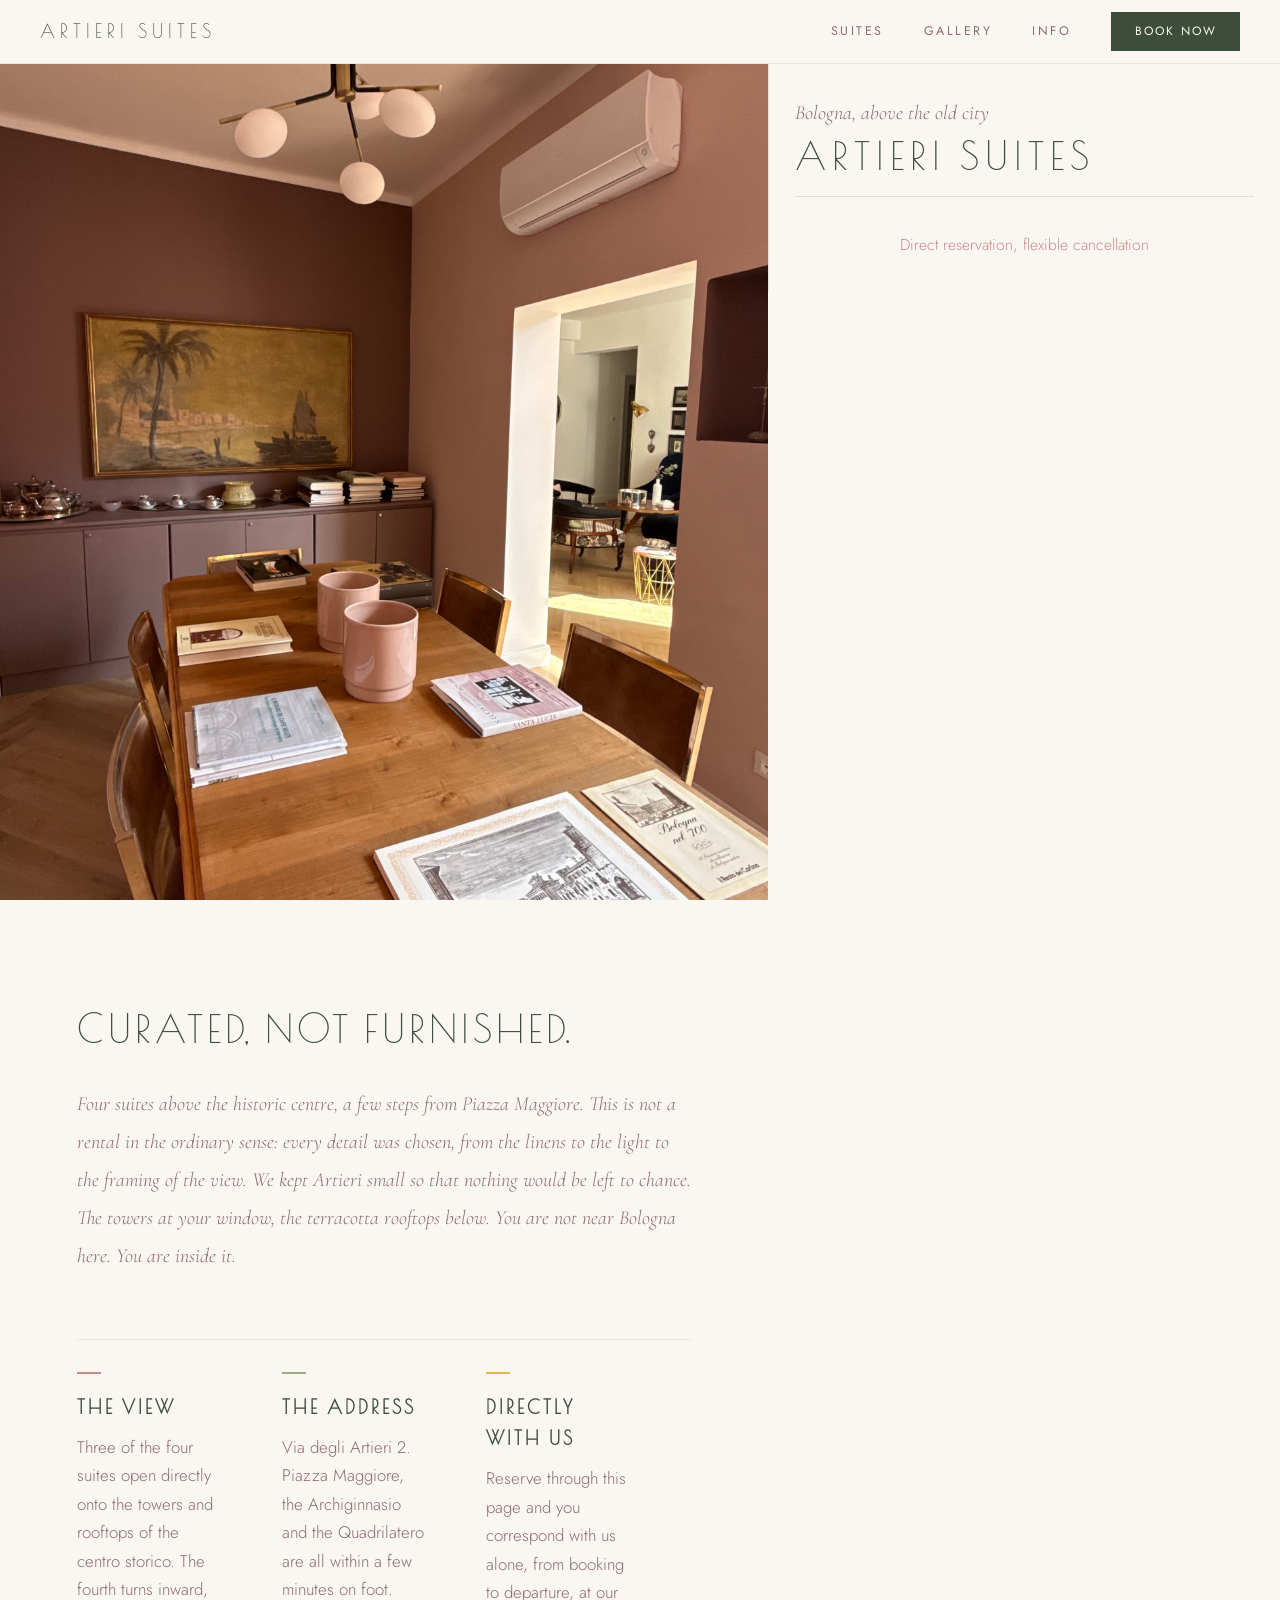
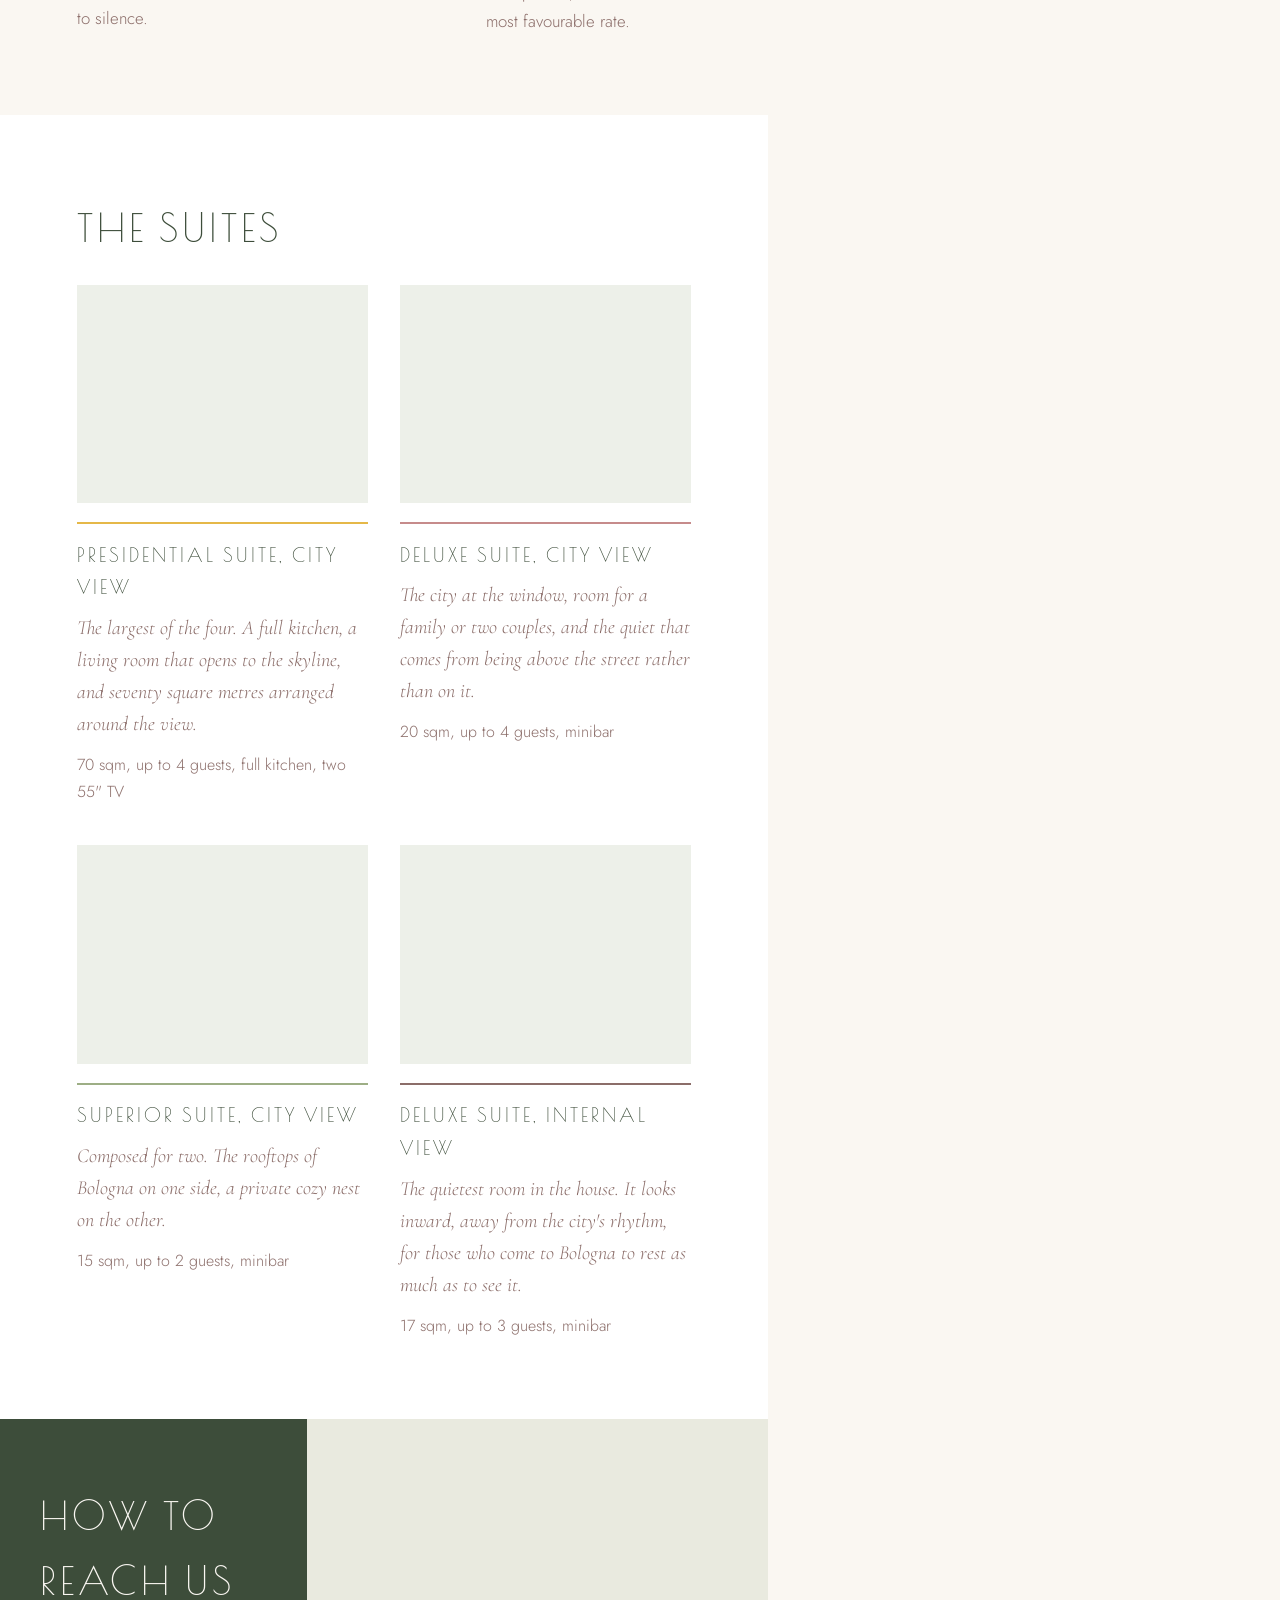
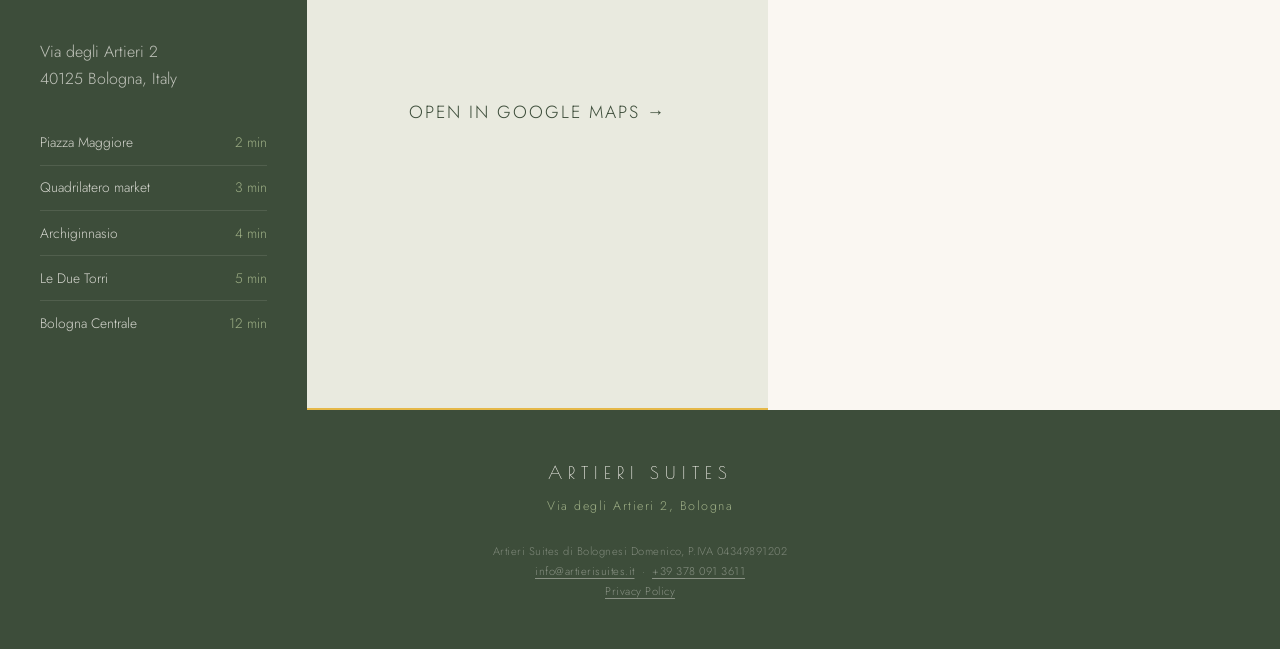
==== index.html @ 90dcf5c8 "versione con commenti index.html" ====
<!DOCTYPE html>
<!--
  ============================================================
  ARTIERI SUITES — HOME PAGE (index.html)
  ============================================================

  STRUTTURA DELLA PAGINA
  1. HEAD          meta tag, SEO, caratteri (font)
  2. STILI         CSS della pagina, diviso per sezione
  3. NAV           barra di navigazione in alto
  4. COLONNA SX    foto, testo introduttivo, suite, posizione
  5. COLONNA DX    pannello di prenotazione (widget SmartPMS)
  6. FOOTER        dati fiscali, contatti, privacy
  7. SCRIPT        caricamento foto, widget, stile del widget

  FILE COLLEGATI
  - style.css      stili comuni a tutte le pagine (nav, footer)
  - photos.js      carica le foto in automatico dai nomi dei file
  - privacy.html   informativa privacy
  - gallery.html   galleria fotografica
  - info.html      informazioni pratiche e FAQ

  FOTO (in assets/images/, estensione .jpg minuscola)
  - photo-01.jpg, photo-02.jpg ...   colonna sinistra e carosello mobile
  - gallery-01.jpg, gallery-02.jpg   pagina galleria
  - suite-presidential.jpg
  - suite-deluxe-city.jpg
  - suite-superior.jpg
  - suite-deluxe-internal.jpg
  ============================================================
-->
<html lang="en">
<head>
  <meta charset="UTF-8">
  <meta name="viewport" content="width=device-width, initial-scale=1.0">

  <!-- ===== SEO: titolo e descrizione mostrati su Google ===== -->
  <title>Artieri Suites — Bologna</title>
  <meta name="description" content="Four suites above the rooftops of Bologna, steps from Piazza Maggiore. Curated, not furnished. Reserve directly.">

  <!-- ===== Anteprima quando il link viene condiviso (WhatsApp, social) ===== -->
  <meta property="og:title" content="Artieri Suites — Bologna">
  <meta property="og:description" content="Four suites above the rooftops of Bologna, steps from Piazza Maggiore.">
  <meta property="og:image" content="assets/images/photo-01.jpg">

  <!-- ===== Fogli di stile e caratteri ===== -->
  <link rel="stylesheet" href="style.css">
  <link rel="preconnect" href="https://fonts.googleapis.com">
  <link rel="preconnect" href="https://fonts.gstatic.com" crossorigin>
  <!-- Jost serve anche al widget di prenotazione: se manca, il widget usa Montserrat -->
  <link href="https://fonts.googleapis.com/css2?family=Jost:wght@300;400;500;600&display=swap" rel="stylesheet">

  <style>
    /* ==========================================================
       IMPIANTO DELLA PAGINA
       Due colonne: a sinistra i contenuti che scorrono,
       a destra il pannello di prenotazione che resta fermo.
       Su schermi stretti le due colonne diventano una sola.
       ========================================================== */
    .split {
      display: grid;
      /* Colonna sinistra elastica, colonna destra tra 460px e 620px */
      grid-template-columns: minmax(0, 1fr) clamp(460px, 40vw, 620px);
      padding-top: 64px; /* spazio per la barra di navigazione fissa */
      align-items: start;
    }

    .stream { min-width: 0; }

    /* ==========================================================
       PANNELLO DI PRENOTAZIONE (colonna destra)
       position: sticky lo tiene visibile mentre la pagina scorre
       ========================================================== */
    .booking-panel {
      position: sticky;
      top: 64px;
      display: flex;
      flex-direction: column;
      padding: 2rem 1.6rem 2rem;
      background: var(--cream);
      border-left: 1px solid rgba(139, 109, 105, 0.15);
    }

    .panel-head { margin-bottom: 1.4rem; }

    /* Sopratitolo in corsivo: "Bologna, above the old city" */
    .panel-place {
      font-family: 'Cormorant Garamond', serif;
      font-style: italic;
      font-size: 1.25rem;
      color: var(--mauve);
      margin-bottom: 0.3rem;
    }

    /* Titolo principale della pagina (tag h1) */
    .panel-title {
      font-family: 'Poiret One', cursive;
      font-weight: 400;
      font-size: clamp(2.2rem, 3vw, 3rem);
      letter-spacing: 6px;
      text-transform: uppercase;
      color: var(--forest);
      line-height: 1.1;
    }

    .panel-rule {
      height: 1px;
      background: rgba(139, 109, 105, 0.2);
      margin: 1.2rem 0 0;
    }

    /* Contenitore del widget SmartPMS.
       NOTA: il widget è un componente isolato (Shadow DOM),
       quindi il suo interno NON si modifica da qui:
       vedi lo script in fondo alla pagina. */
    .be-widget-wrap {
      width: 100%;
      overflow: visible;
    }

    .be-widget-wrap be-widget {
      display: block;
      width: 100%;
      margin: 0;
    }

    .booking-note {
      margin-top: 0.8rem;
      font-size: 0.98rem;
      color: var(--terracotta);
      text-align: center;
    }

    /* ==========================================================
       COLONNA FOTO
       Le immagini sono inserite da photos.js, non scritte a mano.
       Compaiono in dissolvenza quando finiscono di caricarsi.
       ========================================================== */
    .photo-stream {
      display: flex;
      flex-direction: column;
      gap: 6px;
      background: var(--cream);
    }

    .photo-stream img {
      width: 100%;
      height: auto;
      max-height: calc(100vh - 64px);
      object-fit: cover;
      opacity: 0;
      transition: opacity 0.8s ease;
    }

    .photo-stream img.is-loaded { opacity: 1; }

    /* Riquadro verde chiaro quando non ci sono ancora foto caricate */
    .photo-stream.is-empty {
      min-height: calc(100vh - 64px);
      background: rgba(157, 174, 133, 0.18);
    }

    /* ==========================================================
       TESTO INTRODUTTIVO E TRE PILASTRI
       ========================================================== */
    .intro {
      padding: 6rem clamp(1.5rem, 6vw, 5rem) 5rem;
    }

    .intro-inner { max-width: 620px; }

    /* Titolo di sezione, usato anche in "The Suites" e "How to reach us" */
    .section-title {
      font-family: 'Poiret One', cursive;
      font-weight: 400;
      font-size: clamp(2rem, 3vw, 2.7rem);
      letter-spacing: 4px;
      text-transform: uppercase;
      color: var(--forest);
      margin-bottom: 1.5rem;
    }

    .intro-text {
      font-family: 'Cormorant Garamond', serif;
      font-style: italic;
      font-size: 1.25rem;
      color: var(--mauve);
      line-height: 1.9;
    }

    .pillars {
      display: grid;
      grid-template-columns: repeat(3, 1fr);
      margin-top: 4rem;
      border-top: 1px solid rgba(139, 109, 105, 0.15);
    }

    .pillar {
      padding: 2rem 1.8rem 0 0;
      margin-right: 1.8rem;
    }

    /* Trattino colorato sopra ogni pilastro (terracotta, salvia, senape) */
    .pillar-accent {
      display: block;
      width: 24px;
      height: 2px;
      margin-bottom: 1.1rem;
    }

    .pillar-title {
      font-family: 'Poiret One', cursive;
      font-size: 1.15rem;
      letter-spacing: 3px;
      text-transform: uppercase;
      color: var(--forest);
      margin-bottom: 0.6rem;
    }

    .pillar-text {
      font-size: 1.05rem;
      color: var(--mauve);
      line-height: 1.7;
    }

    /* ==========================================================
       SCHEDE DELLE SUITE
       Due colonne su desktop, una sola su telefono.
       ========================================================== */
    .suites {
      padding: 5rem clamp(1.5rem, 6vw, 5rem);
      background: #fff;
    }

    .suites-grid {
      display: grid;
      grid-template-columns: repeat(2, minmax(0, 1fr));
      gap: 2.5rem 2rem;
      margin-top: 1rem;
    }

    /* Riquadro della foto: resta visibile anche senza immagine */
    .suite-photo {
      aspect-ratio: 4 / 3;
      overflow: hidden;
      background: rgba(157, 174, 133, 0.18);
      margin-bottom: 1.2rem;
    }

    .suite-photo img {
      width: 100%;
      height: 100%;
      object-fit: cover;
    }

    .suite-name {
      font-family: 'Poiret One', cursive;
      font-weight: 400;
      font-size: 1.2rem;
      letter-spacing: 3px;
      text-transform: uppercase;
      color: var(--forest);
      padding-top: 0.9rem;
      border-top: 2px solid var(--mustard);
      margin-bottom: 0.5rem;
    }

    /* Ogni suite ha un colore di bordo diverso, in ordine di comparsa */
    .suite:nth-child(2) .suite-name { border-top-color: var(--terracotta); }
    .suite:nth-child(3) .suite-name { border-top-color: var(--sage); }
    .suite:nth-child(4) .suite-name { border-top-color: var(--mauve); }

    .suite-desc {
      font-family: 'Cormorant Garamond', serif;
      font-style: italic;
      font-size: 1.25rem;
      color: var(--mauve);
      line-height: 1.6;
      margin-bottom: 0.7rem;
    }

    .suite-meta {
      font-size: 1rem;
      color: var(--mauve);
      opacity: 0.98;
    }

    /* ==========================================================
       POSIZIONE
       A sinistra indirizzo e distanze, a destra il link alla mappa.
       NOTA: la mappa è un link e non una mappa incorporata,
       per non caricare cookie di Google senza consenso.
       ========================================================== */
    .location {
      display: grid;
      grid-template-columns: minmax(0, 2fr) minmax(0, 3fr);
      min-height: 440px;
    }

    .location-text {
      background: var(--forest);
      padding: 4rem 2.5rem;
    }

    .location-text .section-title { color: var(--cream); }

    .location-address {
      font-size: 1rem;
      color: rgba(250, 247, 242, 0.7);
      margin-bottom: 1.8rem;
    }

    .distance-list { list-style: none; }

    .distance-list li {
      display: flex;
      justify-content: space-between;
      padding: 0.65rem 0;
      border-bottom: 1px solid rgba(250, 247, 242, 0.1);
      font-size: 0.86rem;
      color: rgba(250, 247, 242, 0.8);
    }

    .distance-list li:last-child { border-bottom: none; }
    .distance-list span:last-child { color: var(--sage); }

    /* Riquadro cliccabile che apre Google Maps in una nuova scheda */
    .map-link {
      display: flex;
      align-items: center;
      justify-content: center;
      height: 100%;
      min-height: 440px;
      background: rgba(157, 174, 133, 0.18);
      color: var(--forest);
      font-size: 1.1rem;
      letter-spacing: 2px;
      text-transform: uppercase;
      text-decoration: none;
      border-bottom: 2px solid var(--mustard);
    }

    .map-link:hover { background: rgba(157, 174, 133, 0.3); }

    /* ==========================================================
       TABLET E TELEFONO (fino a 1023px)
       Le due colonne diventano una sola, in quest'ordine:
       foto, prenotazione, introduzione, suite, posizione.
       ========================================================== */
    @media (max-width: 1023px) {
      .split {
        display: flex;
        flex-direction: column;
        align-items: stretch;
      }

      .stream { display: contents; }

      .photo-stream   { order: 1; }
      .booking-panel  { order: 2; }
      .intro          { order: 3; }
      .suites         { order: 4; }
      .location       { order: 5; }

      /* Le foto diventano un carosello che scorre di lato */
      .photo-stream {
        flex-direction: row;
        overflow-x: auto;
        scroll-snap-type: x mandatory;
        -webkit-overflow-scrolling: touch;
        scrollbar-width: none;
      }

      .photo-stream::-webkit-scrollbar { display: none; }

      .photo-stream img {
        flex: 0 0 88%;
        width: 88%;
        height: 58vh;
        max-height: none;
        scroll-snap-align: start;
      }

      .photo-stream.is-empty { min-height: 58vh; }

      /* Il pannello smette di restare fermo e scorre con la pagina */
      .booking-panel {
        position: static;
        border-left: 0;
        padding: 2rem 1.25rem;
      }

      .pillars { grid-template-columns: 1fr; }
      .pillar { margin-right: 0; padding-right: 0; }

      .location { grid-template-columns: 1fr; }

      /* Riquadro mappa più basso, per non occupare mezzo schermo */
      .map-link { min-height: 180px; }
    }

    /* ===== Telefono stretto (fino a 640px) ===== */
    @media (max-width: 640px) {
      .suites-grid { grid-template-columns: 1fr; }
      .intro { padding: 4rem 1.25rem; }
      .suites { padding: 4rem 1.25rem; }
      .location-text { padding: 3rem 1.25rem; }
    }

    /* ===== Per chi ha disattivato le animazioni nel sistema ===== */
    @media (prefers-reduced-motion: reduce) {
      .photo-stream img { transition: none; }
    }
  </style>
</head>
<body>

  <!-- ==========================================================
       NAVIGAZIONE
       Il pulsante con le tre righe apre il menu su telefono.
       ========================================================== -->
  <nav class="nav">
    <a href="index.html" class="nav-brand">Artieri Suites</a>
    <button class="nav-toggle" aria-label="Menu" onclick="document.querySelector('.nav-links').classList.toggle('open')">
      <span></span><span></span><span></span>
    </button>
    <div class="nav-links">
      <a href="#suites">Suites</a>
      <a href="gallery.html">Gallery</a>
      <a href="info.html">Info</a>
      <a href="#book" class="nav-cta">Book Now</a>
    </div>
  </nav>

  <main class="split">

    <!-- ==========================================================
         COLONNA SINISTRA — contenuti che scorrono
         ========================================================== -->
    <div class="stream">

      <!-- FOTO
           Questo contenitore è vuoto di proposito: le immagini
           vengono inserite da photos.js, che cerca in assets/images
           i file photo-01.jpg, photo-02.jpg e così via, finché
           i numeri sono consecutivi. Per aggiungere una foto basta
           caricarla col numero successivo, senza toccare il codice. -->
      <div class="photo-stream" id="photoStream" aria-label="Photographs of Artieri Suites"></div>

      <!-- ==========================================================
           TESTO INTRODUTTIVO
           ----------------------------------------------------------
           COPY — da rileggere con attenzione.
           Tono: editoriale, sobrio. Nessuna autodichiarazione di lusso,
           nessun superlativo, nessun punto esclamativo.
           Il posizionamento è affidato a un'unica frase, detta una volta:
           "Curated, not furnished."
           ========================================================== -->
      <section class="intro">
        <div class="intro-inner">
          <h2 class="section-title">Curated, not furnished.</h2>
          <p class="intro-text">
            Four suites above the historic centre, a few steps from Piazza Maggiore.
            This is not a rental in the ordinary sense: every detail was chosen,
            from the linens to the light to the framing of the view.
            We kept Artieri small so that nothing would be left to chance.
            The towers at your window, the terracotta rooftops below.
            You are not near Bologna here. You are inside it.
          </p>
        </div>

        <!-- TRE PILASTRI
             COPY — tre argomenti di vendita, uno per colonna:
             la vista, la posizione, il vantaggio della prenotazione diretta. -->
        <div class="pillars">
          <div class="pillar">
            <span class="pillar-accent" style="background:var(--terracotta)"></span>
            <h3 class="pillar-title">The view</h3>
            <p class="pillar-text">Three of the four suites open directly onto the towers and rooftops of the centro storico. The fourth turns inward, to silence.</p>
          </div>
          <div class="pillar">
            <span class="pillar-accent" style="background:var(--sage)"></span>
            <h3 class="pillar-title">The address</h3>
            <p class="pillar-text">Via degli Artieri 2. Piazza Maggiore, the Archiginnasio and the Quadrilatero are all within a few minutes on foot.</p>
          </div>
          <div class="pillar">
            <span class="pillar-accent" style="background:var(--mustard)"></span>
            <h3 class="pillar-title">Directly with us</h3>
            <p class="pillar-text">Reserve through this page and you correspond with us alone, from booking to departure, at our most favourable rate.</p>
          </div>
        </div>
      </section>

      <!-- ==========================================================
           LE SUITE
           ----------------------------------------------------------
           COPY e DATI — da verificare prima della pubblicazione.
           Ogni scheda ha una descrizione in corsivo (tono narrativo)
           e una riga di dati concreti (metratura, ospiti, dotazioni).
           I dati devono coincidere con quelli pubblicati sul
           booking engine SmartPMS e nella pagina info.html.
           ========================================================== -->
      <section class="suites" id="suites">
        <h2 class="section-title">The Suites</h2>
        <div class="suites-grid">

          <article class="suite">
            <div class="suite-photo"><img src="assets/images/suite-presidential.jpg" alt="Presidential Suite, City View" loading="lazy" onerror="this.remove()"></div>
            <h3 class="suite-name">Presidential Suite, City View</h3>
            <p class="suite-desc">The largest of the four. A full kitchen, a living room that opens to the skyline, and seventy square metres arranged around the view.</p>
            <p class="suite-meta">70 sqm, up to 4 guests, full kitchen, two 55" TV</p>
          </article>

          <article class="suite">
            <div class="suite-photo"><img src="assets/images/suite-deluxe-city.jpg" alt="Deluxe Suite, City View" loading="lazy" onerror="this.remove()"></div>
            <h3 class="suite-name">Deluxe Suite, City View</h3>
            <p class="suite-desc">The city at the window, room for a family or two couples, and the quiet that comes from being above the street rather than on it.</p>
            <p class="suite-meta">20 sqm, up to 4 guests, minibar</p>
          </article>

          <article class="suite">
            <div class="suite-photo"><img src="assets/images/suite-superior.jpg" alt="Superior Suite, City View" loading="lazy" onerror="this.remove()"></div>
            <h3 class="suite-name">Superior Suite, City View</h3>
            <p class="suite-desc">Composed for two. The rooftops of Bologna on one side, a private cozy nest on the other.</p>
            <p class="suite-meta">15 sqm, up to 2 guests, minibar</p>
          </article>

          <article class="suite">
            <div class="suite-photo"><img src="assets/images/suite-deluxe-internal.jpg" alt="Deluxe Suite, Internal View" loading="lazy" onerror="this.remove()"></div>
            <h3 class="suite-name">Deluxe Suite, Internal View</h3>
            <p class="suite-desc">The quietest room in the house. It looks inward, away from the city's rhythm, for those who come to Bologna to rest as much as to see it.</p>
            <p class="suite-meta">17 sqm, up to 3 guests, minibar</p>
          </article>

        </div>
      </section>

      <!-- ==========================================================
           POSIZIONE
           I tempi indicati sono a piedi. Vanno verificati.
           La mappa è un link e non una mappa incorporata:
           così il sito non installa cookie di Google.
           ========================================================== -->
      <section class="location" id="location">
        <div class="location-text">
          <h2 class="section-title">How to reach us</h2>
          <p class="location-address">Via degli Artieri 2<br>40125 Bologna, Italy</p>
          <ul class="distance-list">
            <li><span>Piazza Maggiore</span><span>2 min</span></li>
            <li><span>Quadrilatero market</span><span>3 min</span></li>
            <li><span>Archiginnasio</span><span>4 min</span></li>
            <li><span>Le Due Torri</span><span>5 min</span></li>
            <li><span>Bologna Centrale</span><span>12 min</span></li>
          </ul>
        </div>
        <div class="location-map">
          <a class="map-link"
             href="https://www.google.com/maps/search/?api=1&query=Via+degli+Artieri+2+Bologna"
             target="_blank" rel="noopener">
            Open in Google Maps →
          </a>
        </div>
      </section>

    </div>

    <!-- ==========================================================
         COLONNA DESTRA — prenotazione
         ----------------------------------------------------------
         Il widget è fornito da SmartPMS e ciaobooking.
         I tre valori host, property-id e booking-network-id
         vengono dal pannello SmartPMS: non modificarli a mano.
         Carattere, raggio dei bordi e lingua si impostano
         nel pannello SmartPMS, non qui.
         ========================================================== -->
    <aside class="booking-panel" id="book">
      <div class="panel-head">
        <!-- COPY — sopratitolo e titolo del sito -->
        <p class="panel-place">Bologna, above the old city</p>
        <h1 class="panel-title">Artieri Suites</h1>
        <div class="panel-rule"></div>
      </div>

      <div class="be-widget-wrap">
        <be-widget
          host="https://artierisuitespiazzamaggiore.bookpage.io"
          property-id="149030"
          booking-network-id="1852"
          default-adults="2"
          default-children="0"
          primary-color="#3D4D3A"
          background-color="#FAF7F2"
          border-color="#8B6D69"
          button-text-color="#FAF7F2">
        </be-widget>
      </div>

      <!-- COPY — promessa sotto il pulsante.
           Verificare che corrisponda alle condizioni reali
           pubblicate sul booking engine. -->
      <p class="booking-note">Direct reservation, flexible cancellation</p>
    </aside>

  </main>

  <!-- ==========================================================
       FOOTER
       Dati fiscali obbligatori, contatti, privacy.
       ========================================================== -->
  <footer class="footer">
    <p class="footer-brand">Artieri Suites</p>
    <p class="footer-location">Via degli Artieri 2, Bologna</p>
    <p class="footer-legal">
      Artieri Suites di Bolognesi Domenico, P.IVA 04349891202<br>
      <a href="mailto:info@artierisuites.it">info@artierisuites.it</a>
      &nbsp;&middot;&nbsp;
      <a href="tel:+393780913611">+39 378 091 3611</a>
    </p>
    <p class="footer-legal"><a href="privacy.html">Privacy Policy</a></p>
  </footer>

  <!-- ==========================================================
       SCRIPT
       ========================================================== -->

  <!-- Caricamento automatico delle foto -->
  <script src="photos.js"></script>

  <!-- Widget di prenotazione (SmartPMS / ciaobooking) -->
  <script src="https://cdn.ciaobooking.com/widget/js/app.js"></script>

  <script>
    /* ----------------------------------------------------------
       STILE DEL WIDGET DI PRENOTAZIONE

       Il widget è costruito con lo Shadow DOM: un involucro che
       isola i suoi stili da quelli della pagina. Per questo il CSS
       scritto più sopra non lo raggiunge, e lo stile va inserito
       al suo interno da qui.

       Il CSS è il testo fra i due apici inclinati (backtick).
       Per modificarlo basta cambiare i valori dopo i due punti;
       il resto del blocco è la logica che lo inserisce.
       ---------------------------------------------------------- */
    (function () {
      var css = `
        /* Carattere del sito su tutto il widget */
        * {
          font-family: 'Jost', sans-serif !important;
        }

        /* Pulsante "Controlla Disponibilità":
           testo più piccolo e mandato a capo, per non uscire dal bordo */
        .submit-btn {
          font-size: 0.85rem !important;
          letter-spacing: 0.04em !important;
          line-height: 1.3 !important;
          white-space: normal !important;
          padding-left: 0.5rem !important;
          padding-right: 0.5rem !important;
        }
      `;

      /* Il widget si carica dopo la pagina: lo cerchiamo ogni decimo
         di secondo e, appena è pronto, gli applichiamo lo stile. */
      var tries = 0;
      var timer = setInterval(function () {
        tries++;
        var host = document.querySelector('be-widget');
        var root = host && host.shadowRoot;
        var btn = root && root.querySelector('.submit-btn');

        if (btn) {
          var style = document.createElement('style');
          style.textContent = css;
          root.appendChild(style);
          clearInterval(timer);
        }

        /* Dopo circa 10 secondi smettiamo di cercare */
        if (tries > 100) clearInterval(timer);
      }, 100);
    })();
  </script>

  <script>
    /* Avvia il caricamento delle foto della colonna sinistra */
    loadPhotos(document.getElementById('photoStream'), 'photo-', { alt: 'Artieri Suites, Bologna' });

    /* Chiude il menu dopo che si è toccata una voce, su telefono */
    document.querySelectorAll('.nav-links a').forEach(function (a) {
      a.addEventListener('click', function () { document.querySelector('.nav-links').classList.remove('open'); });
    });
  </script>
</body>
</html>
---- style.css ----
@import url('https://fonts.googleapis.com/css2?family=Poiret+One&family=Cormorant+Garamond:ital,wght@1,400&family=Jost:wght@300;400&display=swap');

/* =====================
   VARIABLES
   ===================== */
:root {
  --cream:      #FAF7F2;
  --forest:     #3D4D3A;
  --mauve:      #8B6D69;
  --terracotta: #C68B8B;
  --sage:       #9DAE85;
  --mustard:    #E5B848;
}

/* =====================
   RESET
   ===================== */
*, *::before, *::after {
  box-sizing: border-box;
  margin: 0;
  padding: 0;
}

html { scroll-behavior: smooth; }

body {
  font-family: 'Jost', sans-serif;
  font-weight: 300;
  background: var(--cream);
  color: var(--forest);
  line-height: 1.7;
  -webkit-font-smoothing: antialiased;
}

img {
  display: block;
  max-width: 100%;
  height: auto;
}

a {
  color: inherit;
  text-decoration: none;
}

/* =====================
   NAV
   ===================== */
.nav {
  position: fixed;
  top: 0; left: 0; right: 0;
  z-index: 100;
  background: rgba(250, 247, 242, 0.94);
  backdrop-filter: blur(14px);
  -webkit-backdrop-filter: blur(14px);
  border-bottom: 1px solid rgba(139, 109, 105, 0.12);
  padding: 0 2.5rem;
  height: 64px;
  display: flex;
  align-items: center;
  justify-content: space-between;
}

.nav-brand {
  font-family: 'Poiret One', cursive;
  font-size: 1.15rem;
  letter-spacing: 5px;
  color: var(--forest);
  text-transform: uppercase;
}

.nav-links {
  display: flex;
  align-items: center;
  gap: 2.5rem;
}

.nav-links a {
  font-family: 'Jost', sans-serif;
  font-weight: 400;
  font-size: 0.78rem;
  letter-spacing: 2.5px;
  text-transform: uppercase;
  color: var(--mauve);
  transition: color 0.25s;
}

.nav-links a:hover { color: var(--forest); }

.nav-cta {
  background: var(--forest);
  color: var(--cream) !important;
  padding: 0.55rem 1.4rem;
  font-size: 0.75rem !important;
  letter-spacing: 2px !important;
  border: 1px solid var(--forest);
  transition: background 0.25s, color 0.25s !important;
}

.nav-cta:hover {
  background: transparent !important;
  color: var(--forest) !important;
}

/* =====================
   FOOTER
   ===================== */
.footer {
  background: var(--forest);
  padding: 3rem 2rem;
  text-align: center;
}

.footer-brand {
  font-family: 'Poiret One', cursive;
  font-size: 1.1rem;
  letter-spacing: 6px;
  color: var(--cream);
  text-transform: uppercase;
  margin-bottom: 0.5rem;
}

.footer-location {
  font-size: 0.78rem;
  color: var(--sage);
  letter-spacing: 1.5px;
  margin-bottom: 1.5rem;
}

.footer-legal {
  font-size: 0.7rem;
  color: rgba(250, 247, 242, 0.35);
  letter-spacing: 0.5px;
  line-height: 1.8;
}

.footer-legal a {
  color: rgba(250, 247, 242, 0.4);
  text-decoration: underline;
  text-underline-offset: 3px;
}

/* =====================
   UTILITIES
   ===================== */
.deco-line {
  display: flex;
  align-items: center;
  gap: 14px;
  max-width: 220px;
  margin: 0 auto;
}

.deco-line::before,
.deco-line::after {
  content: '';
  flex: 1;
  height: 1px;
  background: var(--mauve);
  opacity: 0.35;
}

.deco-line .diamond {
  width: 6px;
  height: 6px;
  background: var(--mauve);
  transform: rotate(45deg);
  opacity: 0.5;
  flex-shrink: 0;
}

/* Fade-up animation */
.reveal {
  opacity: 0;
  transform: translateY(20px);
  transition: opacity 0.7s ease, transform 0.7s ease;
}

.reveal.visible {
  opacity: 1;
  transform: translateY(0);
}

/* =====================
   MOBILE NAV
   ===================== */
.nav-toggle {
  display: none;
  flex-direction: column;
  gap: 5px;
  cursor: pointer;
  background: none;
  border: none;
  padding: 4px;
}

.nav-toggle span {
  display: block;
  width: 22px;
  height: 1px;
  background: var(--forest);
  transition: all 0.3s;
}

@media (max-width: 768px) {
  .nav { padding: 0 1.5rem; }
  .nav-toggle { display: flex; }

  .nav-links {
    display: none;
    position: fixed;
    top: 64px; left: 0; right: 0;
    background: var(--cream);
    flex-direction: column;
    gap: 0;
    border-bottom: 1px solid rgba(139,109,105,0.12);
  }

  .nav-links.open { display: flex; }

  .nav-links a {
    padding: 1.1rem 1.5rem;
    border-top: 1px solid rgba(139,109,105,0.08);
    width: 100%;
  }

  .nav-cta { margin: 0.8rem 1.5rem 1rem; width: calc(100% - 3rem); text-align: center; }
}
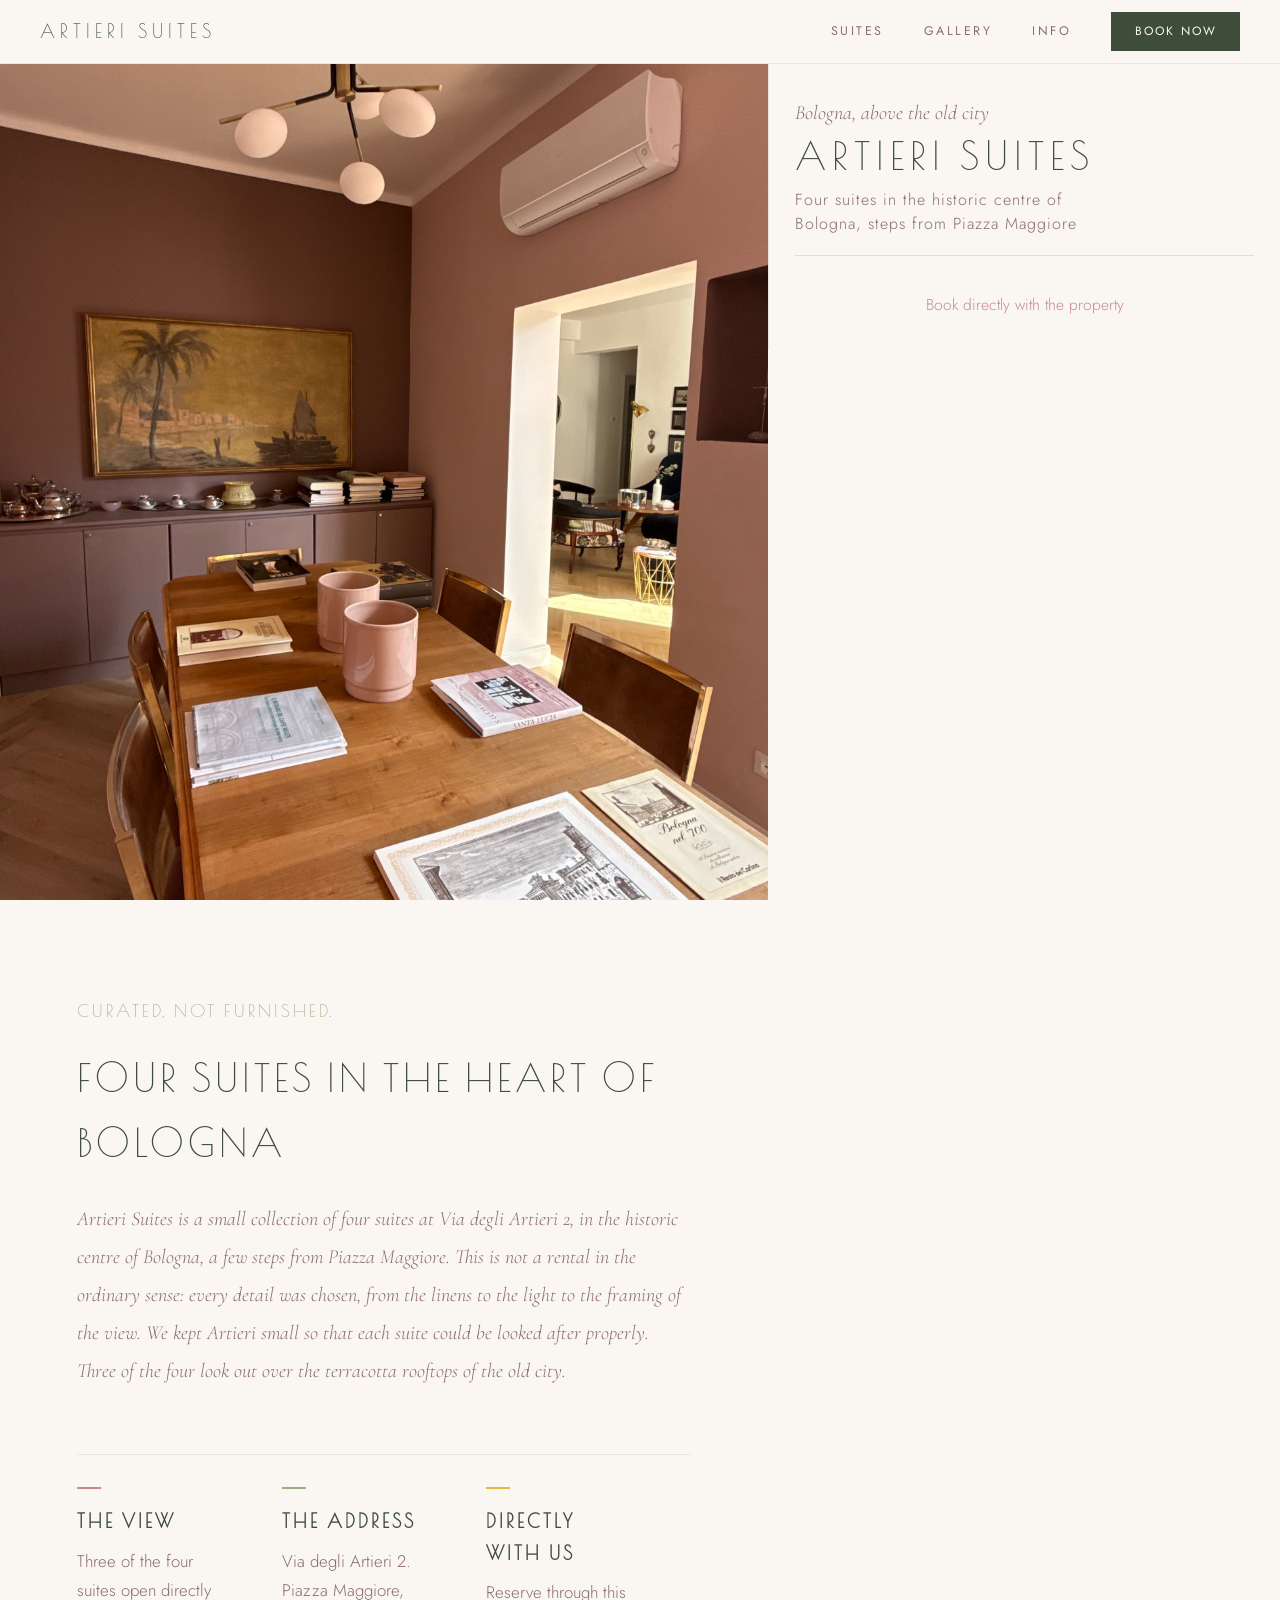
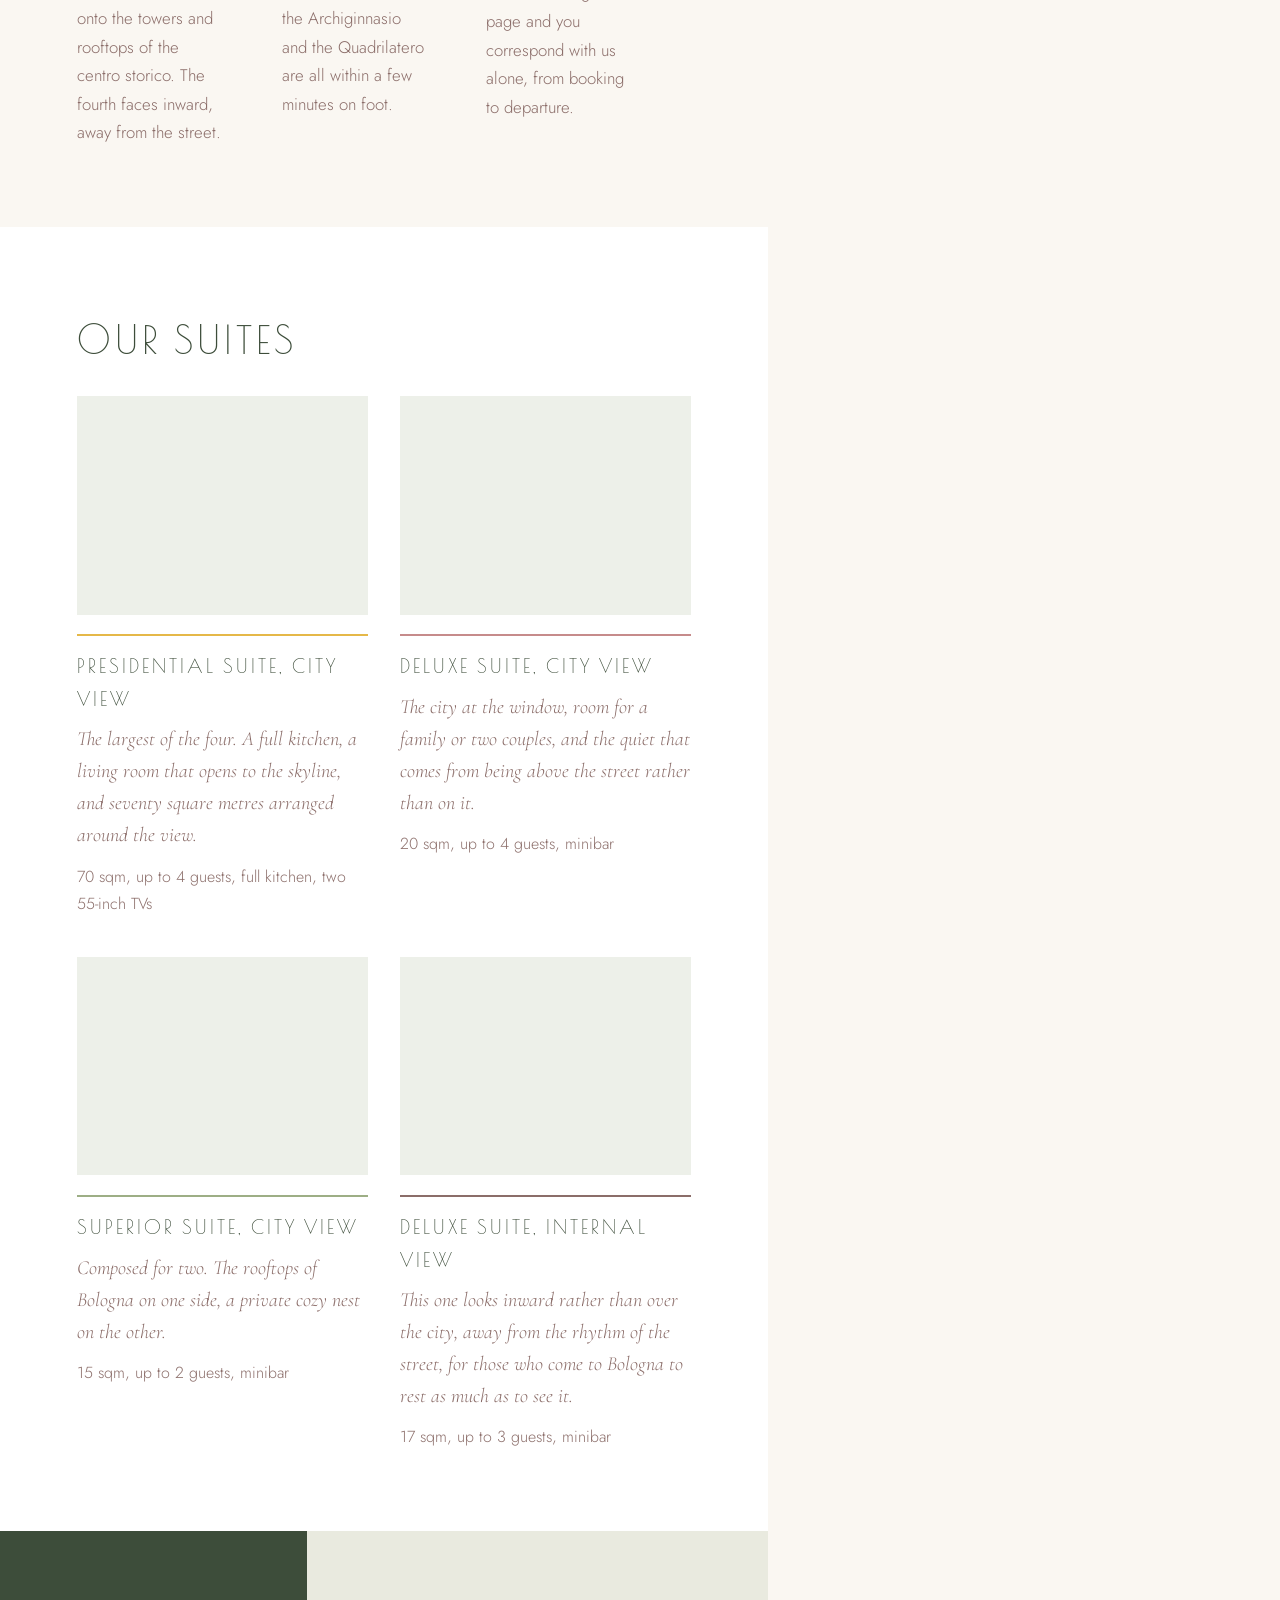
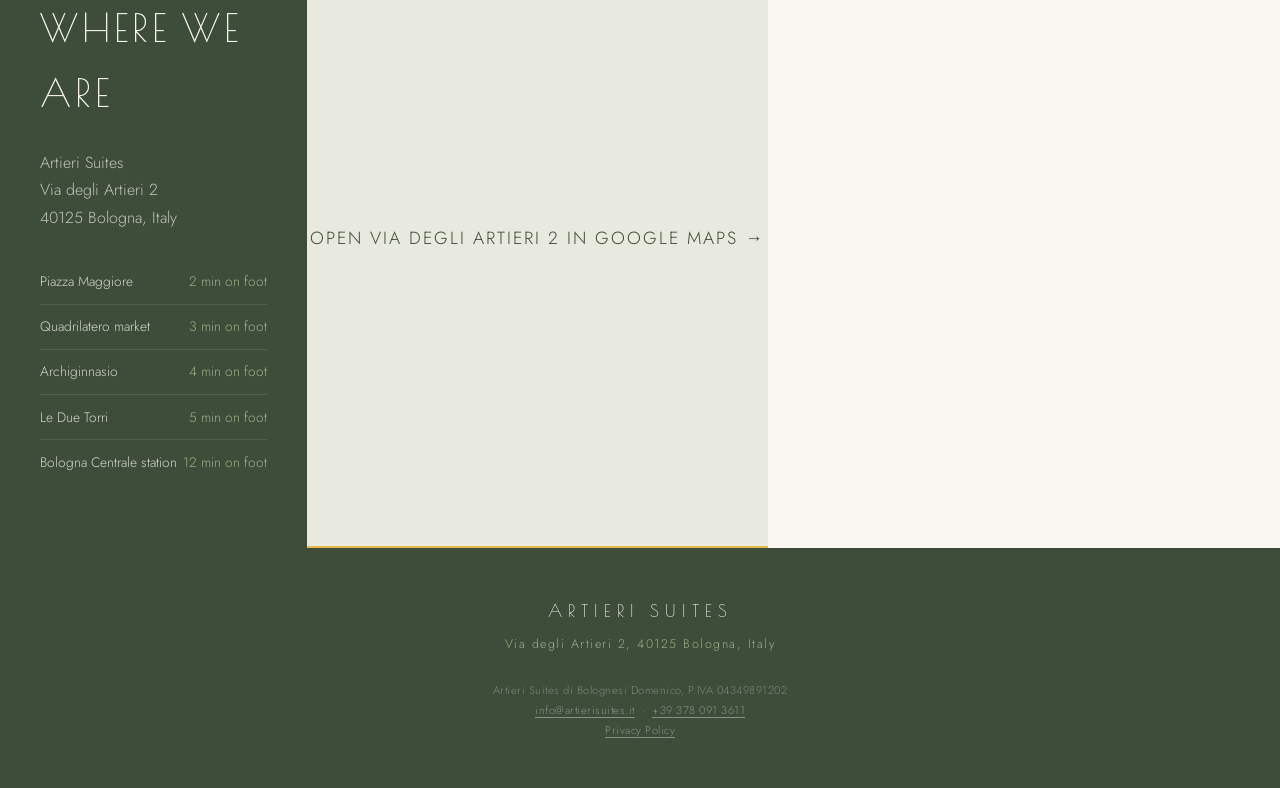
==== commit c4f2bebc: "Rename index to index.html" ====
--- a/index.html
+++ b/index.html
@@ -5,7 +5,7 @@
   ============================================================
 
   STRUTTURA DELLA PAGINA
-  1. HEAD          meta tag, SEO, caratteri (font)
+  1. HEAD          meta tag, SEO, dati strutturati, caratteri
   2. STILI         CSS della pagina, diviso per sezione
   3. NAV           barra di navigazione in alto
   4. COLONNA SX    foto, testo introduttivo, suite, posizione
@@ -27,6 +27,12 @@
   - suite-deluxe-city.jpg
   - suite-superior.jpg
   - suite-deluxe-internal.jpg
+
+  NOTA SUI DATI
+  Metrature, capienza e dotazioni devono coincidere con quanto
+  pubblicato sul booking engine SmartPMS e nella pagina info.html.
+  Gli stessi dati compaiono nei dati strutturati in fondo all'head:
+  se cambi un numero qui, cambialo anche lì.
   ============================================================
 -->
 <html lang="en">
@@ -34,14 +40,31 @@
   <meta charset="UTF-8">
   <meta name="viewport" content="width=device-width, initial-scale=1.0">
 
-  <!-- ===== SEO: titolo e descrizione mostrati su Google ===== -->
-  <title>Artieri Suites — Bologna</title>
-  <meta name="description" content="Four suites above the rooftops of Bologna, steps from Piazza Maggiore. Curated, not furnished. Reserve directly.">
-
-  <!-- ===== Anteprima quando il link viene condiviso (WhatsApp, social) ===== -->
-  <meta property="og:title" content="Artieri Suites — Bologna">
-  <meta property="og:description" content="Four suites above the rooftops of Bologna, steps from Piazza Maggiore.">
-  <meta property="og:image" content="assets/images/photo-01.jpg">
+  <!-- ==========================================================
+       SEO — titolo e descrizione mostrati nei risultati di ricerca
+       Il titolo dice nome, cosa e dove: è il modo in cui motori di
+       ricerca e assistenti capiscono di che struttura si tratta.
+       ========================================================== -->
+  <title>Artieri Suites | Suites in Bologna's Historic Centre</title>
+  <meta name="description" content="Artieri Suites is a small collection of four suites in Bologna's historic centre, a short walk from Piazza Maggiore. Explore the suites and book directly.">
+
+  <!-- Indirizzo ufficiale della pagina: evita che il sito risulti
+       duplicato fra dominio e indirizzo di anteprima Vercel -->
+  <link rel="canonical" href="https://artierisuitesbologna.com/">
+
+  <!-- ==========================================================
+       Anteprima quando il link viene condiviso (WhatsApp, social)
+       Gli indirizzi devono essere completi, non percorsi relativi,
+       altrimenti l'immagine di anteprima non compare.
+       ========================================================== -->
+  <meta property="og:type" content="website">
+  <meta property="og:site_name" content="Artieri Suites">
+  <meta property="og:url" content="https://artierisuitesbologna.com/">
+  <meta property="og:title" content="Artieri Suites | Suites in Bologna's Historic Centre">
+  <meta property="og:description" content="Four suites in Bologna's historic centre, a short walk from Piazza Maggiore.">
+  <meta property="og:image" content="https://artierisuitesbologna.com/assets/images/photo-01.jpg">
+  <meta property="og:locale" content="en_GB">
+  <meta name="twitter:card" content="summary_large_image">
 
   <!-- ===== Fogli di stile e caratteri ===== -->
   <link rel="stylesheet" href="style.css">
@@ -49,6 +72,38 @@
   <link rel="preconnect" href="https://fonts.gstatic.com" crossorigin>
   <!-- Jost serve anche al widget di prenotazione: se manca, il widget usa Montserrat -->
   <link href="https://fonts.googleapis.com/css2?family=Jost:wght@300;400;500;600&display=swap" rel="stylesheet">
+
+  <!-- ==========================================================
+       DATI STRUTTURATI (JSON-LD)
+       Scheda leggibile da motori di ricerca e assistenti:
+       chi siamo, dove siamo, come ci si contatta.
+       Tipo LodgingBusiness: categoria generica di struttura
+       ricettiva, adatta a un affittacamere.
+       Ogni valore qui dentro deve corrispondere a un dato vero
+       e visibile sul sito. Non aggiungere recensioni, stelle,
+       prezzi o servizi non verificati.
+       ========================================================== -->
+  <script type="application/ld+json">
+  {
+    "@context": "https://schema.org",
+    "@type": "LodgingBusiness",
+    "name": "Artieri Suites",
+    "description": "A small collection of four suites in Bologna's historic centre, a short walk from Piazza Maggiore.",
+    "url": "https://artierisuitesbologna.com/",
+    "image": "https://artierisuitesbologna.com/assets/images/photo-01.jpg",
+    "telephone": "+39 378 091 3611",
+    "email": "info@artierisuites.it",
+    "numberOfRooms": 4,
+    "address": {
+      "@type": "PostalAddress",
+      "streetAddress": "Via degli Artieri 2",
+      "postalCode": "40125",
+      "addressLocality": "Bologna",
+      "addressRegion": "BO",
+      "addressCountry": "IT"
+    }
+  }
+  </script>
 
   <style>
     /* ==========================================================
@@ -92,15 +147,36 @@
       margin-bottom: 0.3rem;
     }
 
-    /* Titolo principale della pagina (tag h1) */
+    /* ---------- Titolo principale della pagina (h1) ----------
+       Il titolo è composto da due righe visibili:
+       il nome della struttura e la riga che dice cosa e dove.
+       Servono entrambe: la seconda è ciò che permette a motori
+       di ricerca e assistenti di capire di cosa si tratta. */
     .panel-title {
+      font-weight: 400;
+      color: var(--forest);
+      margin: 0;
+    }
+
+    .panel-title-brand {
+      display: block;
       font-family: 'Poiret One', cursive;
-      font-weight: 400;
       font-size: clamp(2.2rem, 3vw, 3rem);
       letter-spacing: 6px;
       text-transform: uppercase;
-      color: var(--forest);
       line-height: 1.1;
+    }
+
+    .panel-title-sub {
+      display: block;
+      font-family: 'Jost', sans-serif;
+      font-weight: 300;
+      font-size: 1rem;
+      letter-spacing: 1px;
+      line-height: 1.5;
+      color: var(--mauve);
+      margin-top: 0.7rem;
+      max-width: 34ch;
     }
 
     .panel-rule {
@@ -169,7 +245,7 @@
 
     .intro-inner { max-width: 620px; }
 
-    /* Titolo di sezione, usato anche in "The Suites" e "How to reach us" */
+    /* Titolo di sezione, usato anche in "Our suites" e "Where we are" */
     .section-title {
       font-family: 'Poiret One', cursive;
       font-weight: 400;
@@ -178,6 +254,16 @@
       text-transform: uppercase;
       color: var(--forest);
       margin-bottom: 1.5rem;
+    }
+
+    /* Frase di marca sotto il titolo di sezione */
+    .intro-tagline {
+      font-family: 'Poiret One', cursive;
+      font-size: 1.1rem;
+      letter-spacing: 3px;
+      text-transform: uppercase;
+      color: var(--sage);
+      margin-bottom: 1.2rem;
     }
 
     .intro-text {
@@ -279,6 +365,8 @@
       margin-bottom: 0.7rem;
     }
 
+    /* Riga dei dati concreti: metratura, ospiti, dotazioni.
+       Deve restare testo leggibile, non un'immagine. */
     .suite-meta {
       font-size: 1rem;
       color: var(--mauve);
@@ -418,6 +506,8 @@
   <!-- ==========================================================
        NAVIGAZIONE
        Il pulsante con le tre righe apre il menu su telefono.
+       I collegamenti sono normali link di testo: è così che
+       motori di ricerca e assistenti raggiungono le altre pagine.
        ========================================================== -->
   <nav class="nav">
     <a href="index.html" class="nav-brand">Artieri Suites</a>
@@ -453,19 +543,24 @@
            COPY — da rileggere con attenzione.
            Tono: editoriale, sobrio. Nessuna autodichiarazione di lusso,
            nessun superlativo, nessun punto esclamativo.
-           Il posizionamento è affidato a un'unica frase, detta una volta:
-           "Curated, not furnished."
+
+           SEO: il titolo di sezione ora dice cosa offre la struttura,
+           e la frase di marca "Curated, not furnished." resta sopra
+           come riga d'identità. La prima frase del paragrafo nomina
+           struttura, indirizzo e città: serve perché un assistente
+           che cita questa pagina abbia una frase compiuta da usare.
            ========================================================== -->
       <section class="intro">
         <div class="intro-inner">
-          <h2 class="section-title">Curated, not furnished.</h2>
+          <p class="intro-tagline">Curated, not furnished.</p>
+          <h2 class="section-title">Four suites in the heart of Bologna</h2>
           <p class="intro-text">
-            Four suites above the historic centre, a few steps from Piazza Maggiore.
+            Artieri Suites is a small collection of four suites at Via degli Artieri 2,
+            in the historic centre of Bologna, a few steps from Piazza Maggiore.
             This is not a rental in the ordinary sense: every detail was chosen,
             from the linens to the light to the framing of the view.
-            We kept Artieri small so that nothing would be left to chance.
-            The towers at your window, the terracotta rooftops below.
-            You are not near Bologna here. You are inside it.
+            We kept Artieri small so that each suite could be looked after properly.
+            Three of the four look out over the terracotta rooftops of the old city.
           </p>
         </div>
 
@@ -476,7 +571,7 @@
           <div class="pillar">
             <span class="pillar-accent" style="background:var(--terracotta)"></span>
             <h3 class="pillar-title">The view</h3>
-            <p class="pillar-text">Three of the four suites open directly onto the towers and rooftops of the centro storico. The fourth turns inward, to silence.</p>
+            <p class="pillar-text">Three of the four suites open directly onto the towers and rooftops of the centro storico. The fourth faces inward, away from the street.</p>
           </div>
           <div class="pillar">
             <span class="pillar-accent" style="background:var(--sage)"></span>
@@ -486,7 +581,7 @@
           <div class="pillar">
             <span class="pillar-accent" style="background:var(--mustard)"></span>
             <h3 class="pillar-title">Directly with us</h3>
-            <p class="pillar-text">Reserve through this page and you correspond with us alone, from booking to departure, at our most favourable rate.</p>
+            <p class="pillar-text">Reserve through this page and you correspond with us alone, from booking to departure.</p>
           </div>
         </div>
       </section>
@@ -497,38 +592,41 @@
            COPY e DATI — da verificare prima della pubblicazione.
            Ogni scheda ha una descrizione in corsivo (tono narrativo)
            e una riga di dati concreti (metratura, ospiti, dotazioni).
-           I dati devono coincidere con quelli pubblicati sul
-           booking engine SmartPMS e nella pagina info.html.
+
+           I dati devono coincidere con quelli pubblicati sul booking
+           engine SmartPMS e nella pagina info.html: un assistente che
+           confronta le due fonti e trova numeri diversi non sa quale
+           usare, e di solito non cita nessuna delle due.
            ========================================================== -->
       <section class="suites" id="suites">
-        <h2 class="section-title">The Suites</h2>
+        <h2 class="section-title">Our suites</h2>
         <div class="suites-grid">
 
           <article class="suite">
-            <div class="suite-photo"><img src="assets/images/suite-presidential.jpg" alt="Presidential Suite, City View" loading="lazy" onerror="this.remove()"></div>
+            <div class="suite-photo"><img src="assets/images/suite-presidential.jpg" alt="The living area of the Presidential Suite, looking towards the Bologna skyline" loading="lazy" onerror="this.remove()"></div>
             <h3 class="suite-name">Presidential Suite, City View</h3>
             <p class="suite-desc">The largest of the four. A full kitchen, a living room that opens to the skyline, and seventy square metres arranged around the view.</p>
-            <p class="suite-meta">70 sqm, up to 4 guests, full kitchen, two 55" TV</p>
+            <p class="suite-meta">70 sqm, up to 4 guests, full kitchen, two 55-inch TVs</p>
           </article>
 
           <article class="suite">
-            <div class="suite-photo"><img src="assets/images/suite-deluxe-city.jpg" alt="Deluxe Suite, City View" loading="lazy" onerror="this.remove()"></div>
+            <div class="suite-photo"><img src="assets/images/suite-deluxe-city.jpg" alt="The Deluxe Suite, with windows facing the rooftops of central Bologna" loading="lazy" onerror="this.remove()"></div>
             <h3 class="suite-name">Deluxe Suite, City View</h3>
             <p class="suite-desc">The city at the window, room for a family or two couples, and the quiet that comes from being above the street rather than on it.</p>
             <p class="suite-meta">20 sqm, up to 4 guests, minibar</p>
           </article>
 
           <article class="suite">
-            <div class="suite-photo"><img src="assets/images/suite-superior.jpg" alt="Superior Suite, City View" loading="lazy" onerror="this.remove()"></div>
+            <div class="suite-photo"><img src="assets/images/suite-superior.jpg" alt="The Superior Suite, a room for two with a view over the old city" loading="lazy" onerror="this.remove()"></div>
             <h3 class="suite-name">Superior Suite, City View</h3>
             <p class="suite-desc">Composed for two. The rooftops of Bologna on one side, a private cozy nest on the other.</p>
             <p class="suite-meta">15 sqm, up to 2 guests, minibar</p>
           </article>
 
           <article class="suite">
-            <div class="suite-photo"><img src="assets/images/suite-deluxe-internal.jpg" alt="Deluxe Suite, Internal View" loading="lazy" onerror="this.remove()"></div>
+            <div class="suite-photo"><img src="assets/images/suite-deluxe-internal.jpg" alt="The Deluxe Suite with internal view, facing the courtyard rather than the street" loading="lazy" onerror="this.remove()"></div>
             <h3 class="suite-name">Deluxe Suite, Internal View</h3>
-            <p class="suite-desc">The quietest room in the house. It looks inward, away from the city's rhythm, for those who come to Bologna to rest as much as to see it.</p>
+            <p class="suite-desc">This one looks inward rather than over the city, away from the rhythm of the street, for those who come to Bologna to rest as much as to see it.</p>
             <p class="suite-meta">17 sqm, up to 3 guests, minibar</p>
           </article>
 
@@ -537,27 +635,28 @@
 
       <!-- ==========================================================
            POSIZIONE
-           I tempi indicati sono a piedi. Vanno verificati.
-           La mappa è un link e non una mappa incorporata:
+           I tempi indicati sono a piedi e vanno verificati:
+           sono dati che un assistente riporta alla lettera.
+           La mappa è un link e non una mappa incorporata,
            così il sito non installa cookie di Google.
            ========================================================== -->
       <section class="location" id="location">
         <div class="location-text">
-          <h2 class="section-title">How to reach us</h2>
-          <p class="location-address">Via degli Artieri 2<br>40125 Bologna, Italy</p>
+          <h2 class="section-title">Where we are</h2>
+          <p class="location-address">Artieri Suites<br>Via degli Artieri 2<br>40125 Bologna, Italy</p>
           <ul class="distance-list">
-            <li><span>Piazza Maggiore</span><span>2 min</span></li>
-            <li><span>Quadrilatero market</span><span>3 min</span></li>
-            <li><span>Archiginnasio</span><span>4 min</span></li>
-            <li><span>Le Due Torri</span><span>5 min</span></li>
-            <li><span>Bologna Centrale</span><span>12 min</span></li>
+            <li><span>Piazza Maggiore</span><span>2 min on foot</span></li>
+            <li><span>Quadrilatero market</span><span>3 min on foot</span></li>
+            <li><span>Archiginnasio</span><span>4 min on foot</span></li>
+            <li><span>Le Due Torri</span><span>5 min on foot</span></li>
+            <li><span>Bologna Centrale station</span><span>12 min on foot</span></li>
           </ul>
         </div>
         <div class="location-map">
           <a class="map-link"
              href="https://www.google.com/maps/search/?api=1&query=Via+degli+Artieri+2+Bologna"
              target="_blank" rel="noopener">
-            Open in Google Maps →
+            Open Via degli Artieri 2 in Google Maps →
           </a>
         </div>
       </section>
@@ -572,12 +671,19 @@
          vengono dal pannello SmartPMS: non modificarli a mano.
          Carattere, raggio dei bordi e lingua si impostano
          nel pannello SmartPMS, non qui.
+
+         SEO: il titolo h1 è qui dentro e si compone di due righe
+         visibili, il nome e la riga che dice cosa e dove.
+         Il contenuto del widget non è leggibile dall'esterno,
+         quindi nessun dato importante deve stare solo lì dentro.
          ========================================================== -->
     <aside class="booking-panel" id="book">
       <div class="panel-head">
-        <!-- COPY — sopratitolo e titolo del sito -->
         <p class="panel-place">Bologna, above the old city</p>
-        <h1 class="panel-title">Artieri Suites</h1>
+        <h1 class="panel-title">
+          <span class="panel-title-brand">Artieri Suites</span>
+          <span class="panel-title-sub">Four suites in the historic centre of Bologna, steps from Piazza Maggiore</span>
+        </h1>
         <div class="panel-rule"></div>
       </div>
 
@@ -595,10 +701,11 @@
         </be-widget>
       </div>
 
-      <!-- COPY — promessa sotto il pulsante.
-           Verificare che corrisponda alle condizioni reali
-           pubblicate sul booking engine. -->
-      <p class="booking-note">Direct reservation, flexible cancellation</p>
+      <!-- COPY — riga sotto il pulsante.
+           Deve corrispondere alle condizioni reali pubblicate
+           sul booking engine. Se esistono tariffe non rimborsabili,
+           la parola "flexible" non può restare. -->
+      <p class="booking-note">Book directly with the property</p>
     </aside>
 
   </main>
@@ -606,10 +713,14 @@
   <!-- ==========================================================
        FOOTER
        Dati fiscali obbligatori, contatti, privacy.
+       Nome, indirizzo e telefono devono essere scritti qui
+       esattamente come compaiono sugli altri canali della
+       struttura: è il confronto che permette a un assistente
+       di riconoscere che si tratta della stessa attività.
        ========================================================== -->
   <footer class="footer">
     <p class="footer-brand">Artieri Suites</p>
-    <p class="footer-location">Via degli Artieri 2, Bologna</p>
+    <p class="footer-location">Via degli Artieri 2, 40125 Bologna, Italy</p>
     <p class="footer-legal">
       Artieri Suites di Bolognesi Domenico, P.IVA 04349891202<br>
       <a href="mailto:info@artierisuites.it">info@artierisuites.it</a>
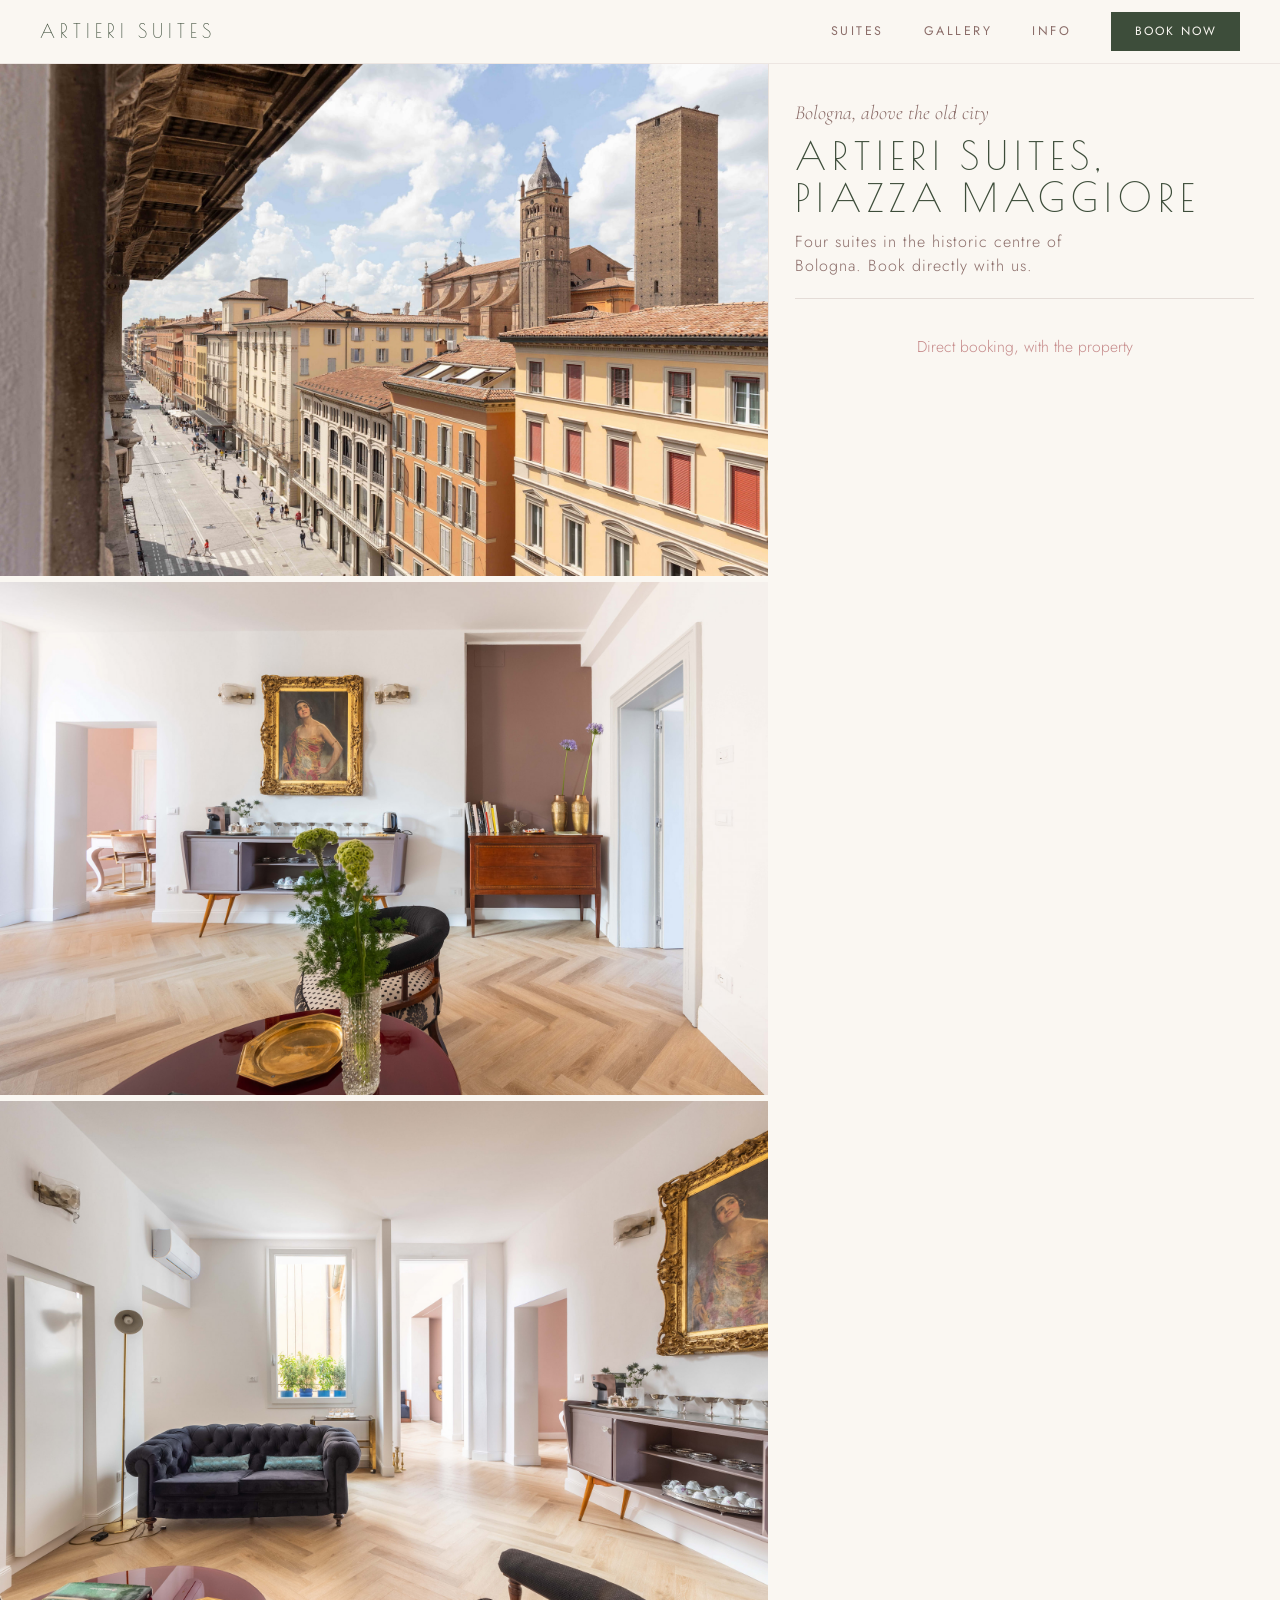
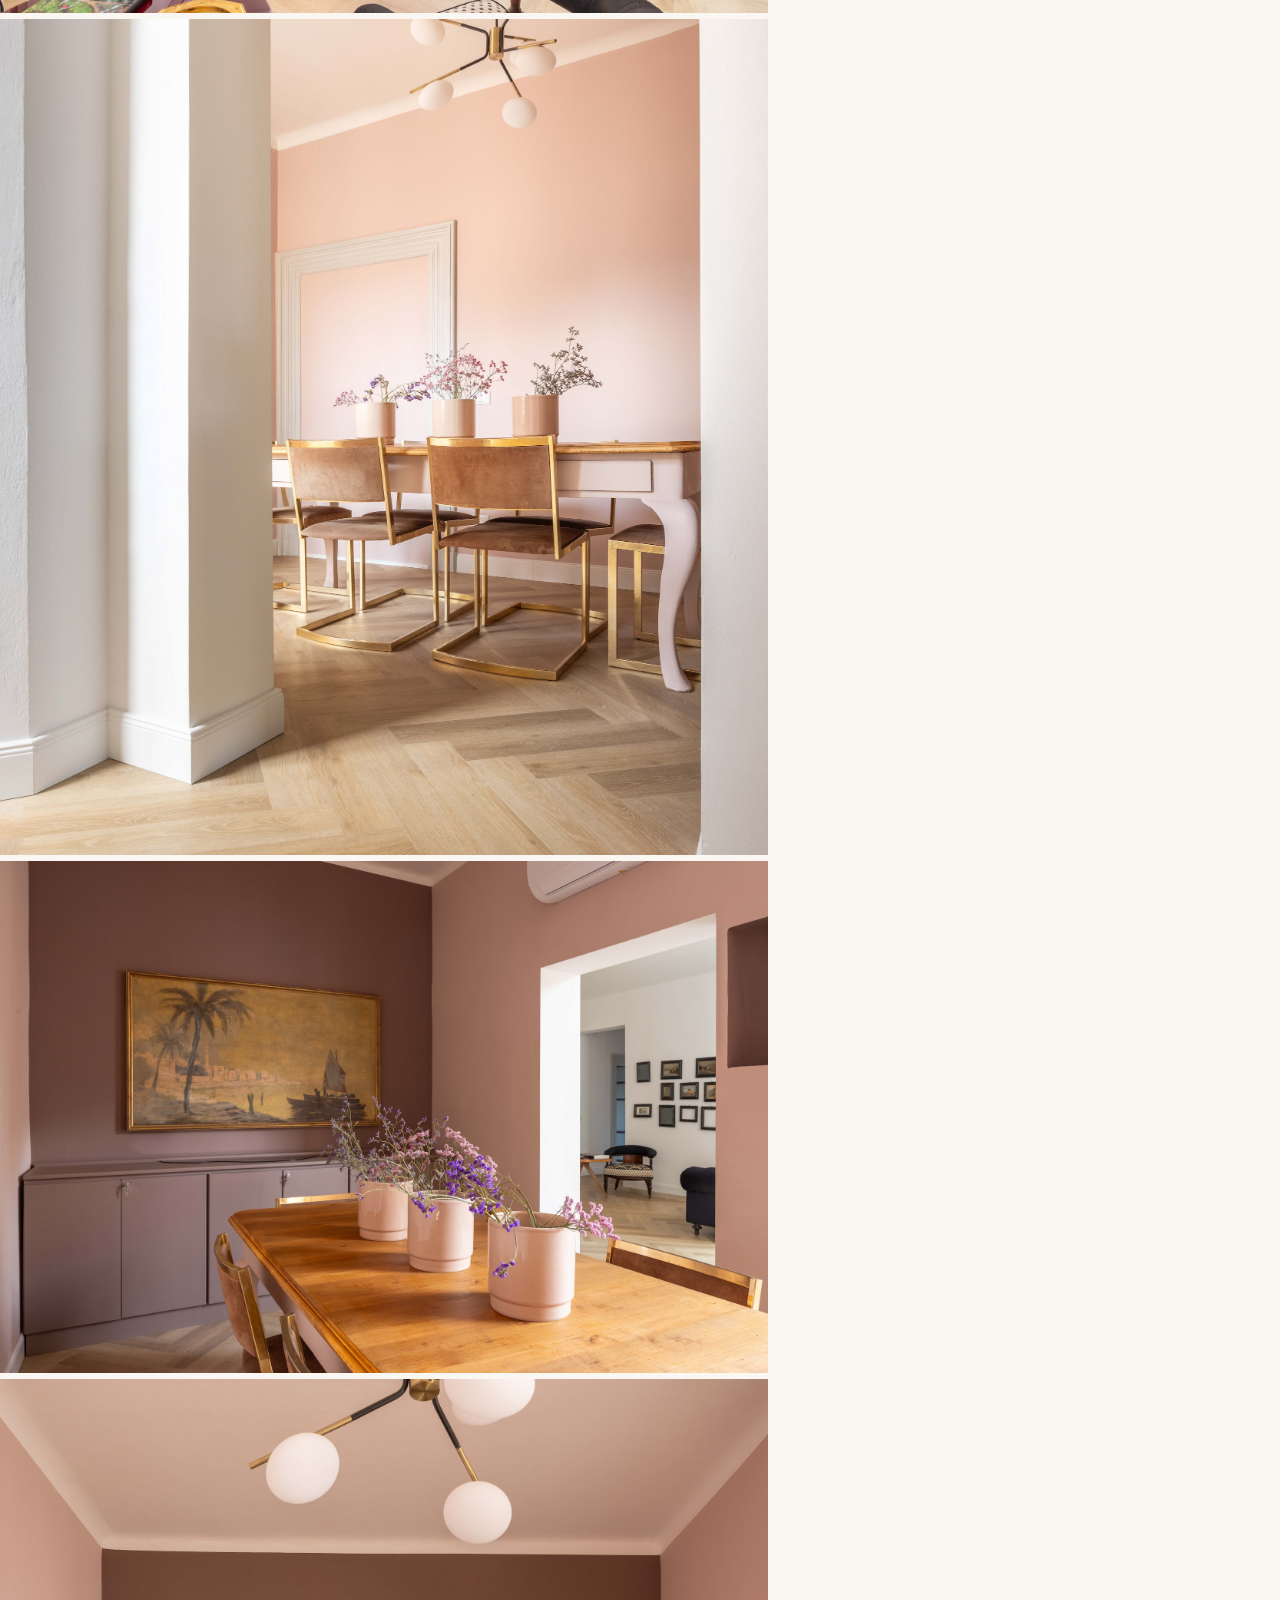
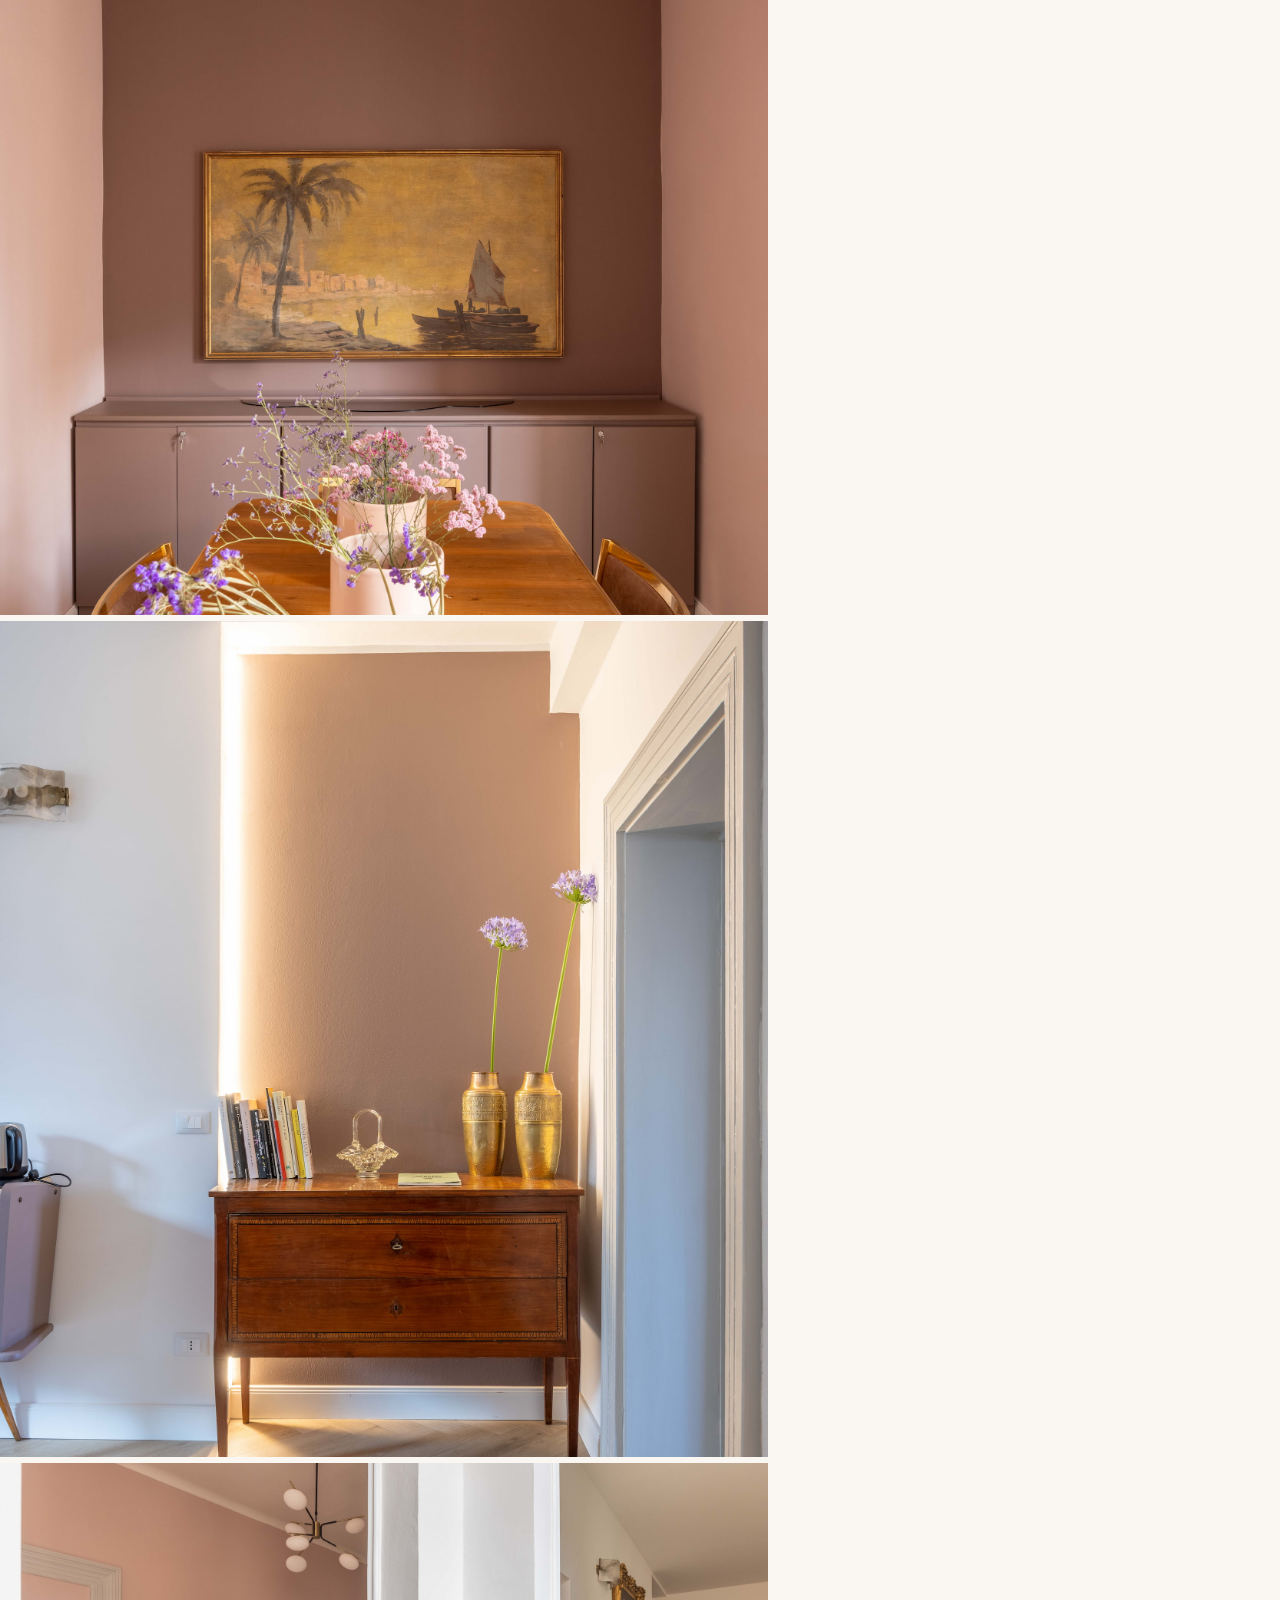
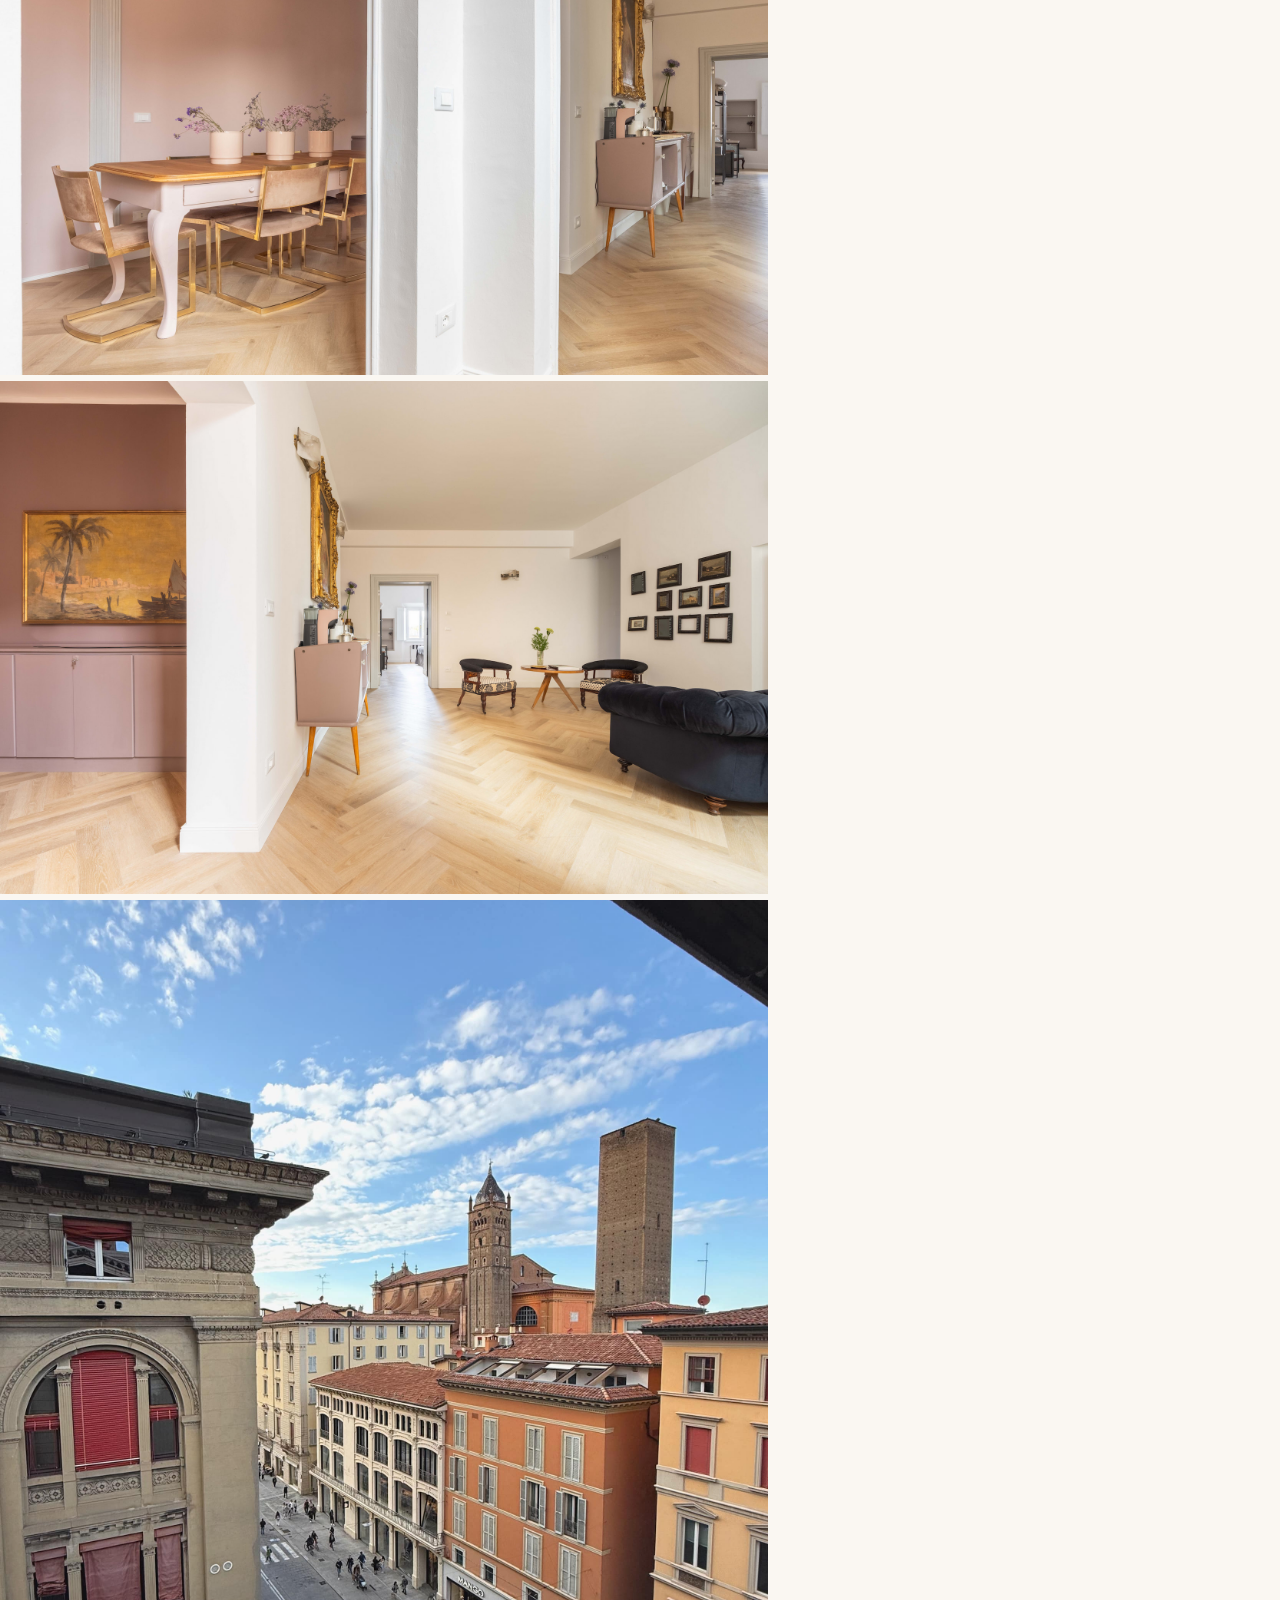
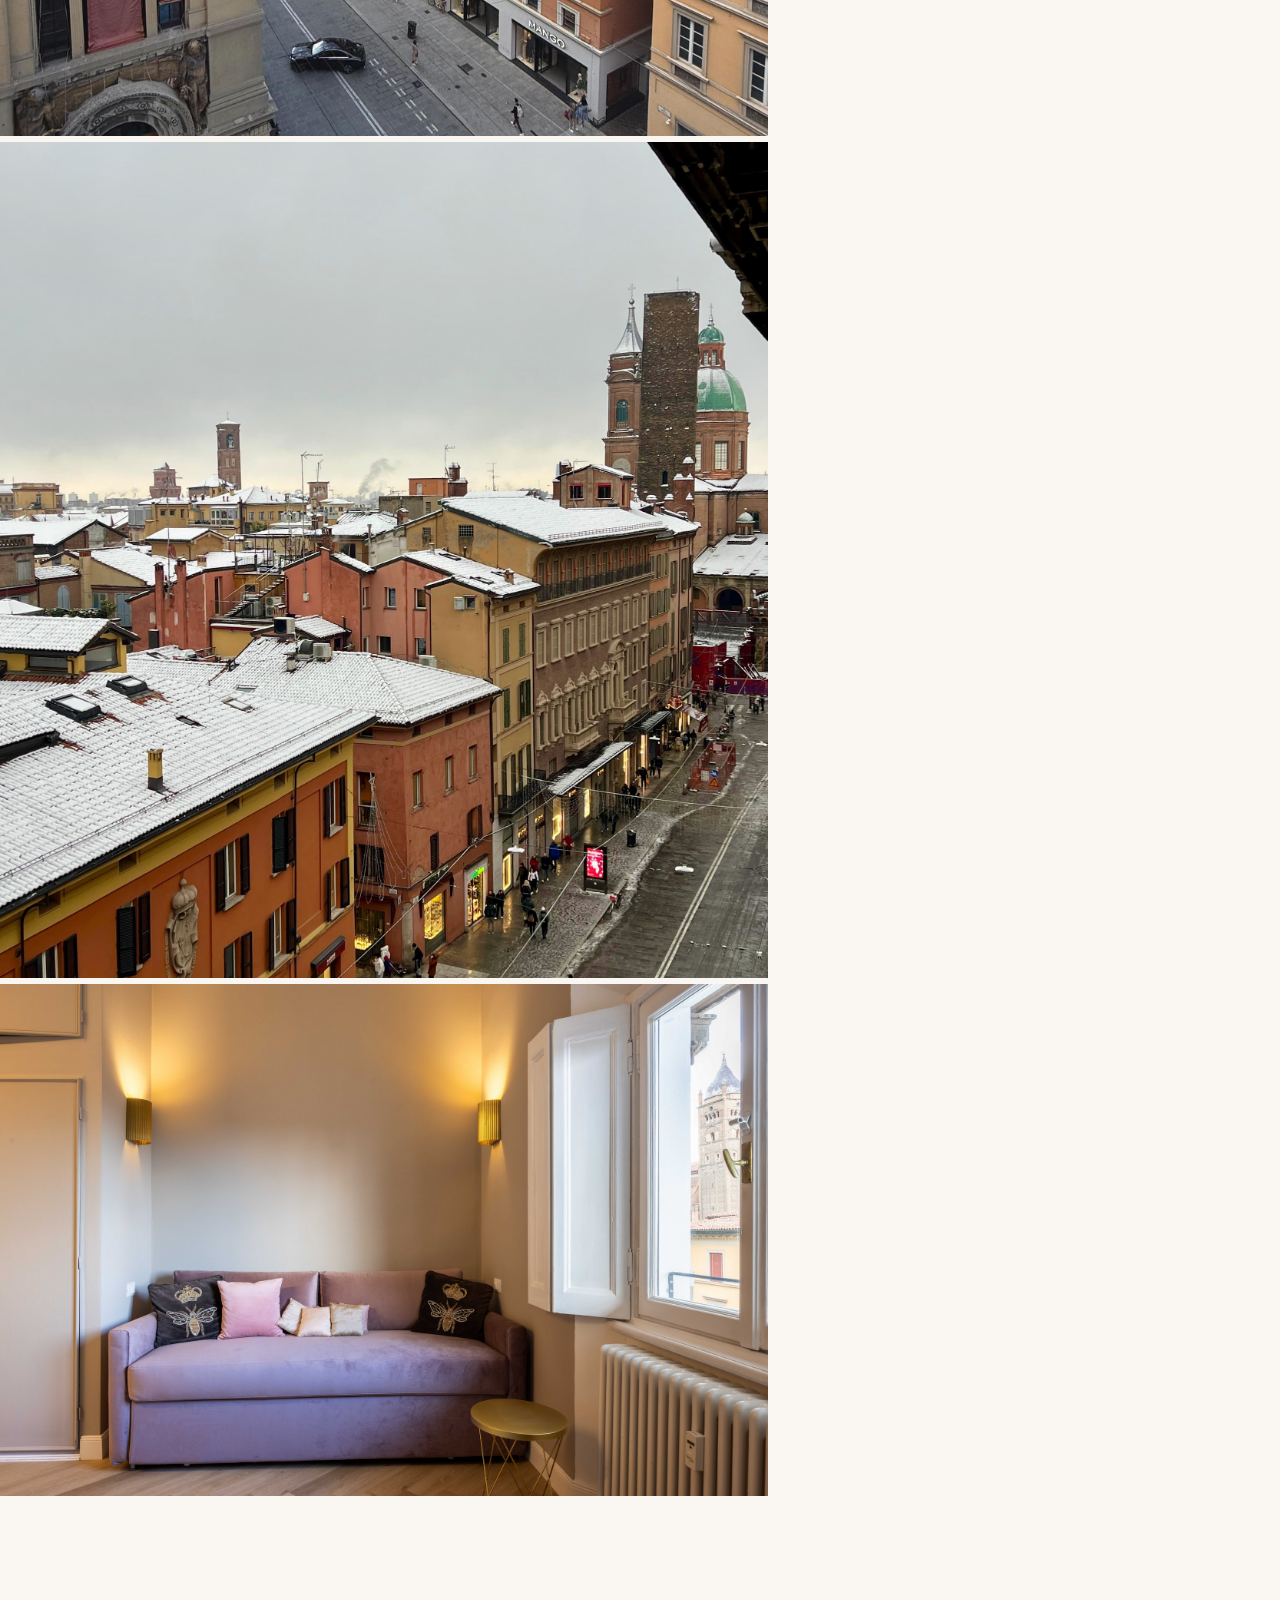
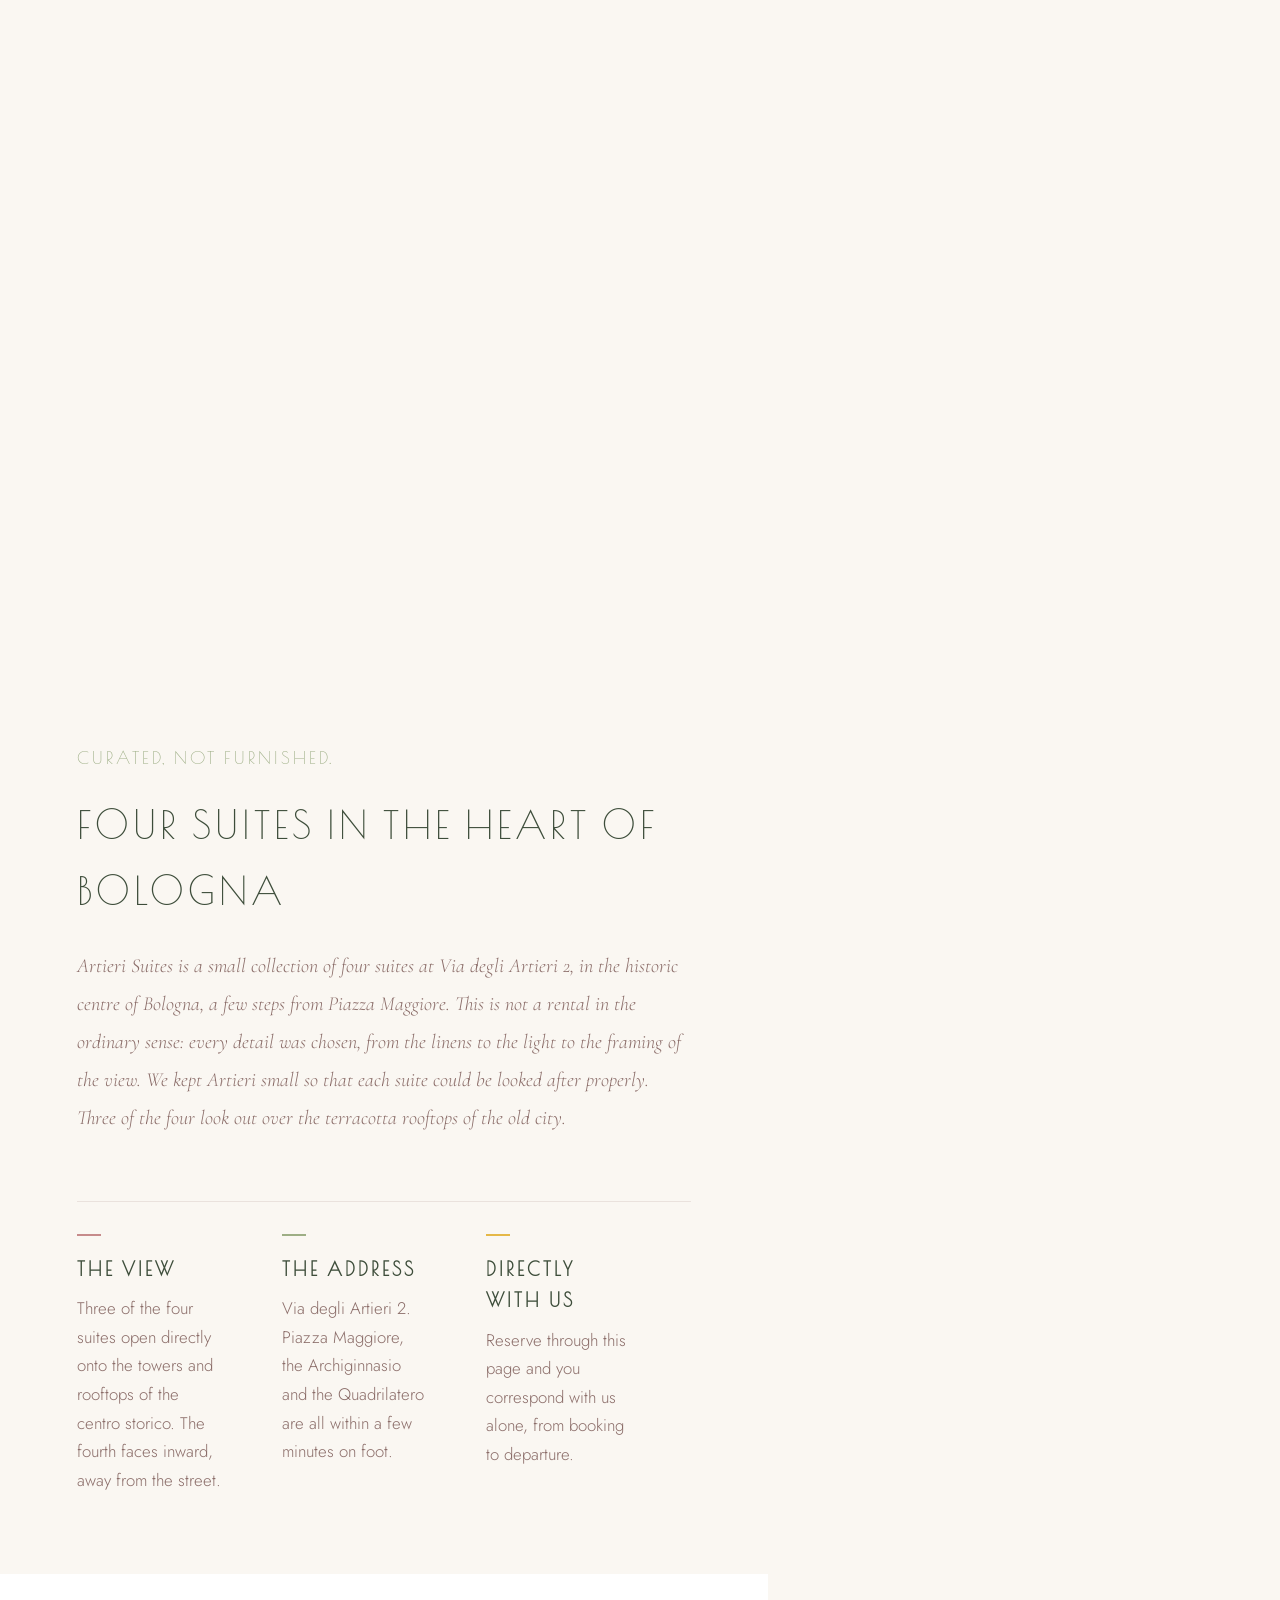
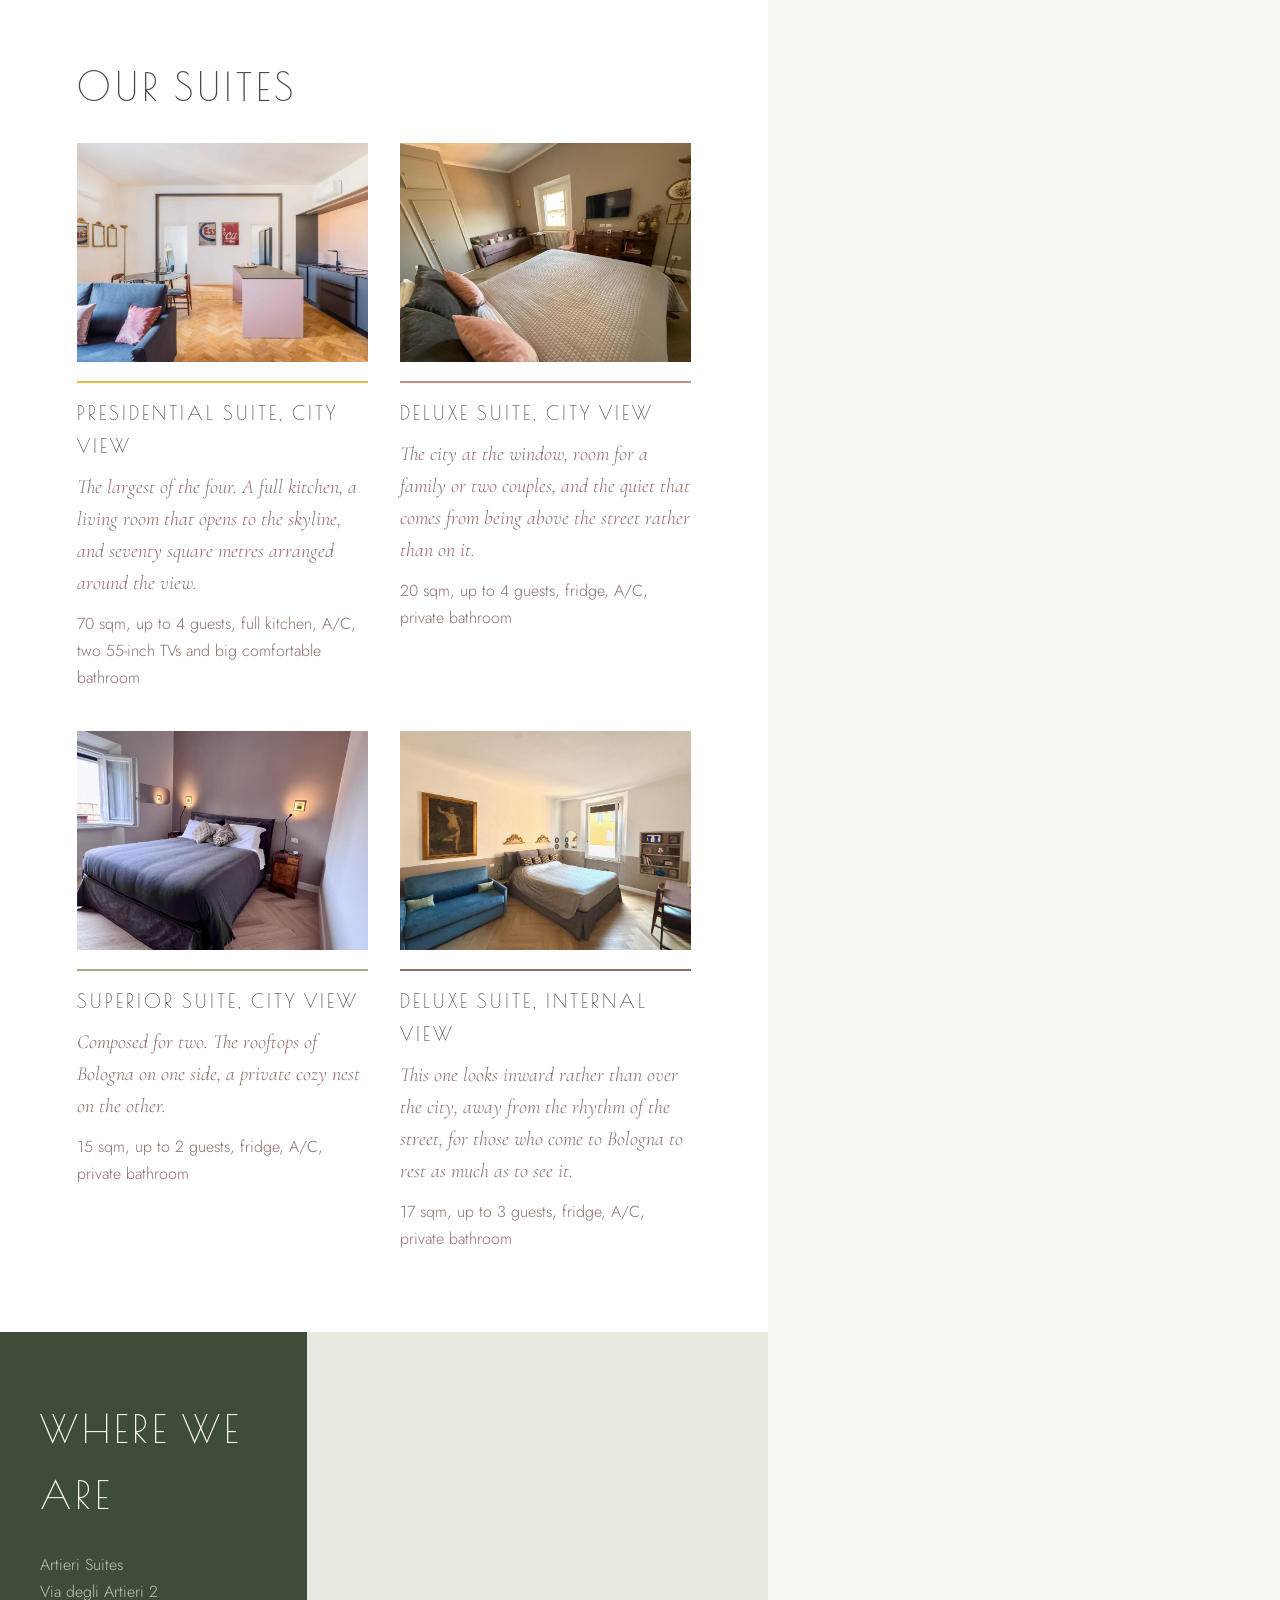
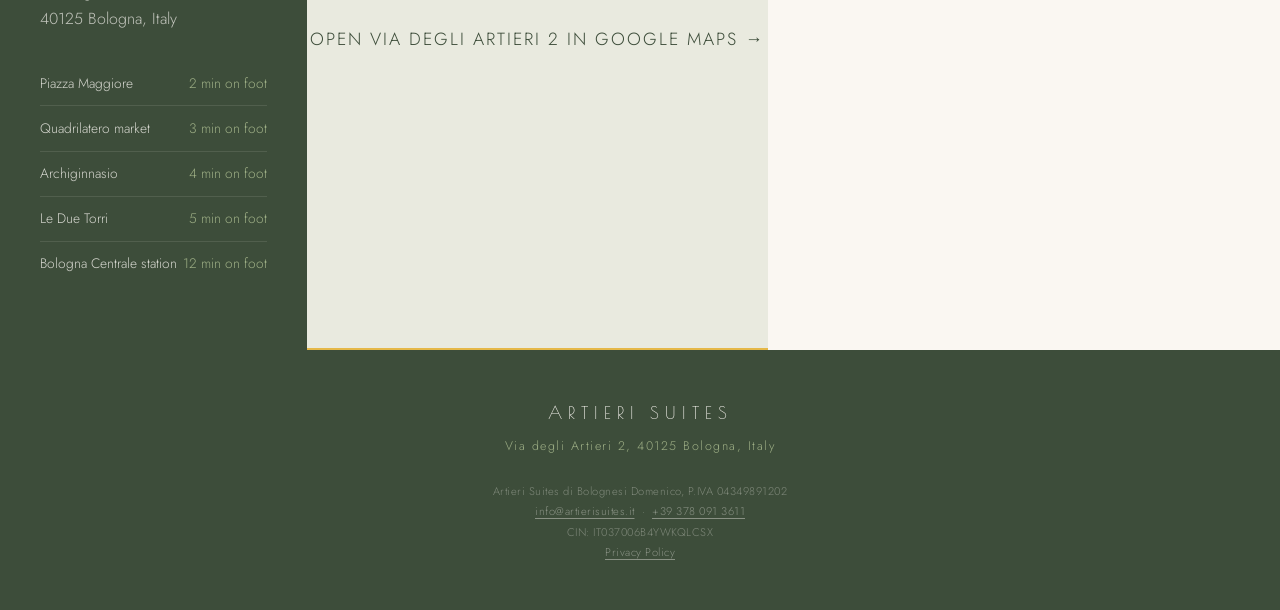
==== commit 43fabbe7: "Update index.html" ====
--- a/index.html
+++ b/index.html
@@ -45,7 +45,7 @@
        Il titolo dice nome, cosa e dove: è il modo in cui motori di
        ricerca e assistenti capiscono di che struttura si tratta.
        ========================================================== -->
-  <title>Artieri Suites | Suites in Bologna's Historic Centre</title>
+  <title>Artieri Suites, Piazza Maggiore | Direct Booking in Bologna</title>
   <meta name="description" content="Artieri Suites is a small collection of four suites in Bologna's historic centre, a short walk from Piazza Maggiore. Explore the suites and book directly.">
 
   <!-- Indirizzo ufficiale della pagina: evita che il sito risulti
@@ -60,7 +60,7 @@
   <meta property="og:type" content="website">
   <meta property="og:site_name" content="Artieri Suites">
   <meta property="og:url" content="https://artierisuitesbologna.com/">
-  <meta property="og:title" content="Artieri Suites | Suites in Bologna's Historic Centre">
+  <meta property="og:title" content="Artieri Suites, Piazza Maggiore | Direct Booking in Bologna">
   <meta property="og:description" content="Four suites in Bologna's historic centre, a short walk from Piazza Maggiore.">
   <meta property="og:image" content="https://artierisuitesbologna.com/assets/images/photo-01.jpg">
   <meta property="og:locale" content="en_GB">
@@ -87,7 +87,7 @@
   {
     "@context": "https://schema.org",
     "@type": "LodgingBusiness",
-    "name": "Artieri Suites",
+    "name": "Artieri Suites, Piazza Maggiore",
     "description": "A small collection of four suites in Bologna's historic centre, a short walk from Piazza Maggiore.",
     "url": "https://artierisuitesbologna.com/",
     "image": "https://artierisuitesbologna.com/assets/images/photo-01.jpg",
@@ -603,31 +603,31 @@
         <div class="suites-grid">
 
           <article class="suite">
-            <div class="suite-photo"><img src="assets/images/suite-presidential.jpg" alt="The living area of the Presidential Suite, looking towards the Bologna skyline" loading="lazy" onerror="this.remove()"></div>
+            <div class="suite-photo"><img src="assets/images/suite-presidential.jpg" alt="The living area of the spacious Presidential Suite, looking towards the Bologna skyline" loading="lazy" onerror="this.remove()"></div>
             <h3 class="suite-name">Presidential Suite, City View</h3>
             <p class="suite-desc">The largest of the four. A full kitchen, a living room that opens to the skyline, and seventy square metres arranged around the view.</p>
-            <p class="suite-meta">70 sqm, up to 4 guests, full kitchen, two 55-inch TVs</p>
+            <p class="suite-meta">70 sqm, up to 4 guests, full kitchen, A/C, two 55-inch TVs and big comfortable bathroom</p>
           </article>
 
           <article class="suite">
             <div class="suite-photo"><img src="assets/images/suite-deluxe-city.jpg" alt="The Deluxe Suite, with windows facing the rooftops of central Bologna" loading="lazy" onerror="this.remove()"></div>
             <h3 class="suite-name">Deluxe Suite, City View</h3>
             <p class="suite-desc">The city at the window, room for a family or two couples, and the quiet that comes from being above the street rather than on it.</p>
-            <p class="suite-meta">20 sqm, up to 4 guests, minibar</p>
+            <p class="suite-meta">20 sqm, up to 4 guests, fridge, A/C, private bathroom </p>
           </article>
 
           <article class="suite">
             <div class="suite-photo"><img src="assets/images/suite-superior.jpg" alt="The Superior Suite, a room for two with a view over the old city" loading="lazy" onerror="this.remove()"></div>
             <h3 class="suite-name">Superior Suite, City View</h3>
             <p class="suite-desc">Composed for two. The rooftops of Bologna on one side, a private cozy nest on the other.</p>
-            <p class="suite-meta">15 sqm, up to 2 guests, minibar</p>
+            <p class="suite-meta">15 sqm, up to 2 guests, fridge, A/C, private bathroom</p>
           </article>
 
           <article class="suite">
             <div class="suite-photo"><img src="assets/images/suite-deluxe-internal.jpg" alt="The Deluxe Suite with internal view, facing the courtyard rather than the street" loading="lazy" onerror="this.remove()"></div>
             <h3 class="suite-name">Deluxe Suite, Internal View</h3>
             <p class="suite-desc">This one looks inward rather than over the city, away from the rhythm of the street, for those who come to Bologna to rest as much as to see it.</p>
-            <p class="suite-meta">17 sqm, up to 3 guests, minibar</p>
+            <p class="suite-meta">17 sqm, up to 3 guests, fridge, A/C, private bathroom</p>
           </article>
 
         </div>
@@ -681,8 +681,8 @@
       <div class="panel-head">
         <p class="panel-place">Bologna, above the old city</p>
         <h1 class="panel-title">
-          <span class="panel-title-brand">Artieri Suites</span>
-          <span class="panel-title-sub">Four suites in the historic centre of Bologna, steps from Piazza Maggiore</span>
+          <span class="panel-title-brand">Artieri Suites, Piazza Maggiore</span>
+          <span class="panel-title-sub">Four suites in the historic centre of Bologna. Book directly with us.</span>
         </h1>
         <div class="panel-rule"></div>
       </div>
@@ -705,7 +705,7 @@
            Deve corrispondere alle condizioni reali pubblicate
            sul booking engine. Se esistono tariffe non rimborsabili,
            la parola "flexible" non può restare. -->
-      <p class="booking-note">Book directly with the property</p>
+      <p class="booking-note">Direct booking, with the property</p>
     </aside>
 
   </main>
@@ -727,6 +727,7 @@
       &nbsp;&middot;&nbsp;
       <a href="tel:+393780913611">+39 378 091 3611</a>
     </p>
+    <p class="footer-legal">CIN: IT037006B4YWKQLCSX</p>
     <p class="footer-legal"><a href="privacy.html">Privacy Policy</a></p>
   </footer>
 
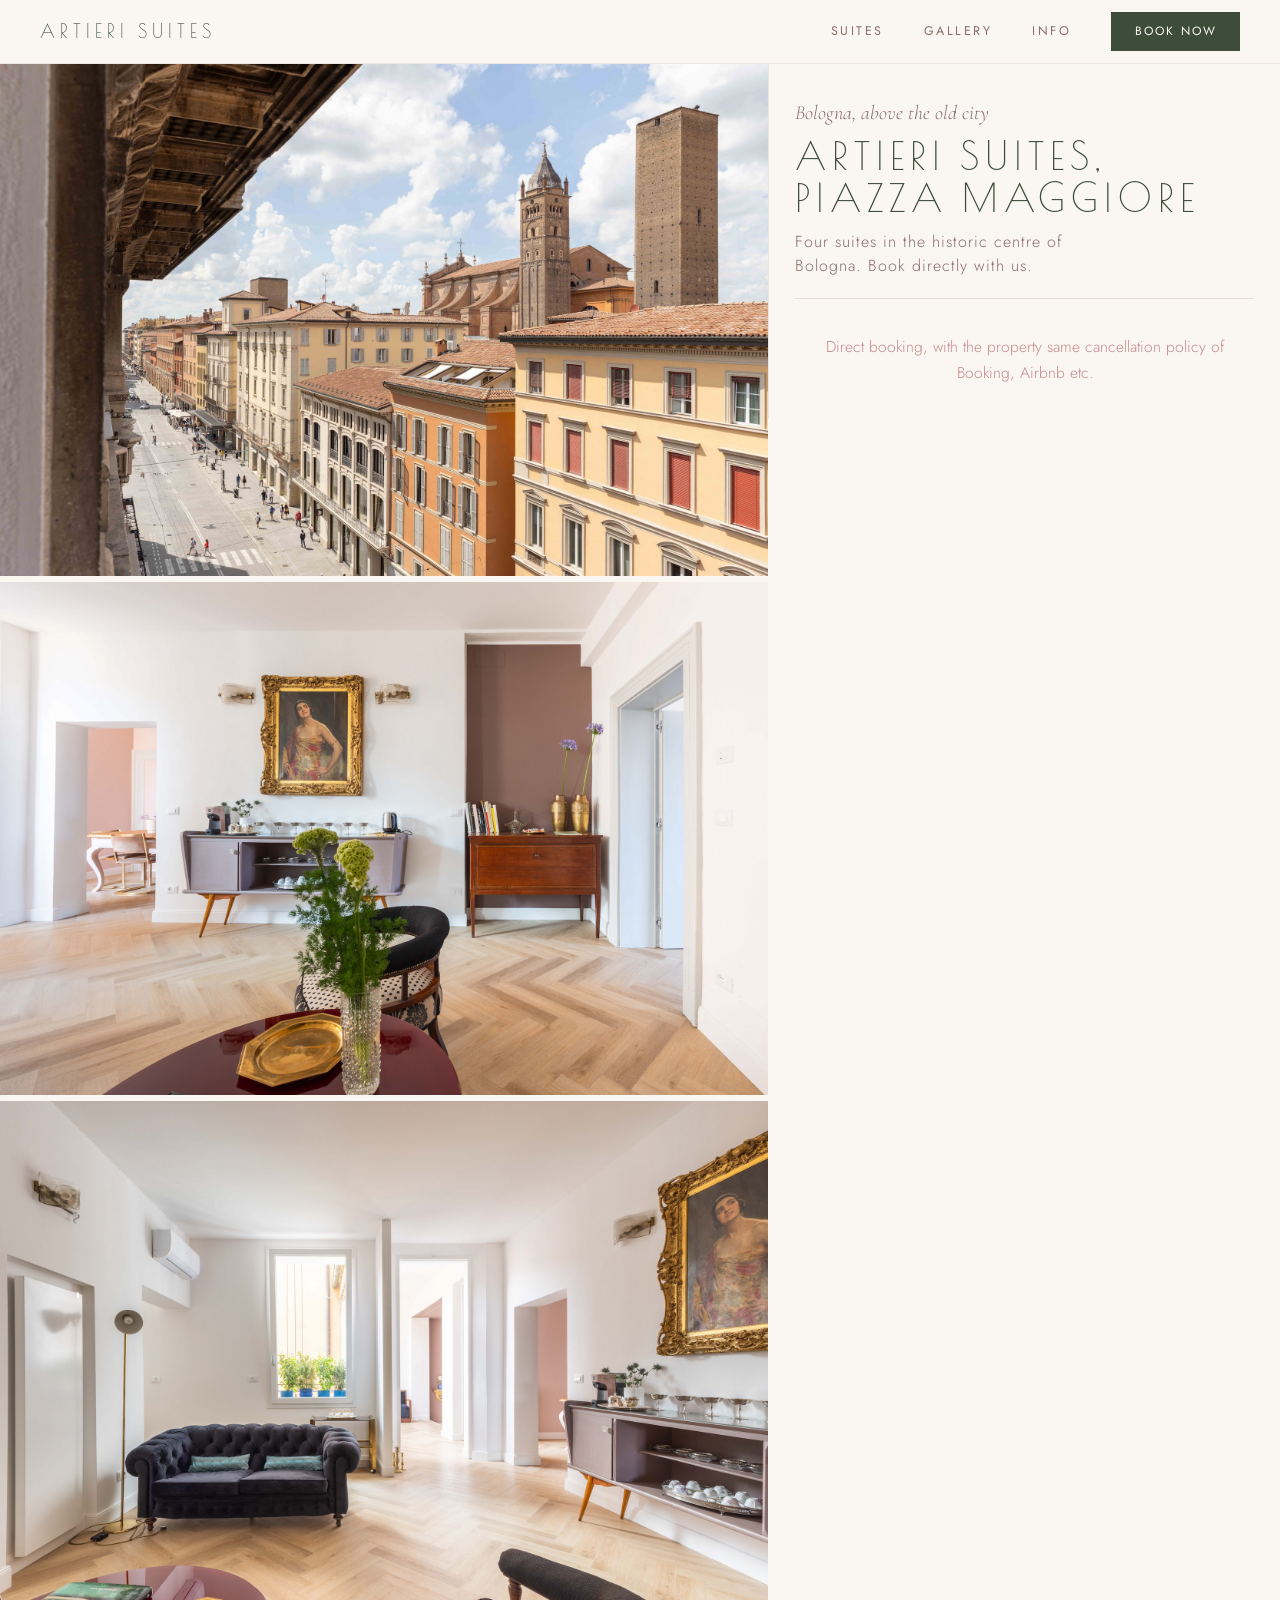
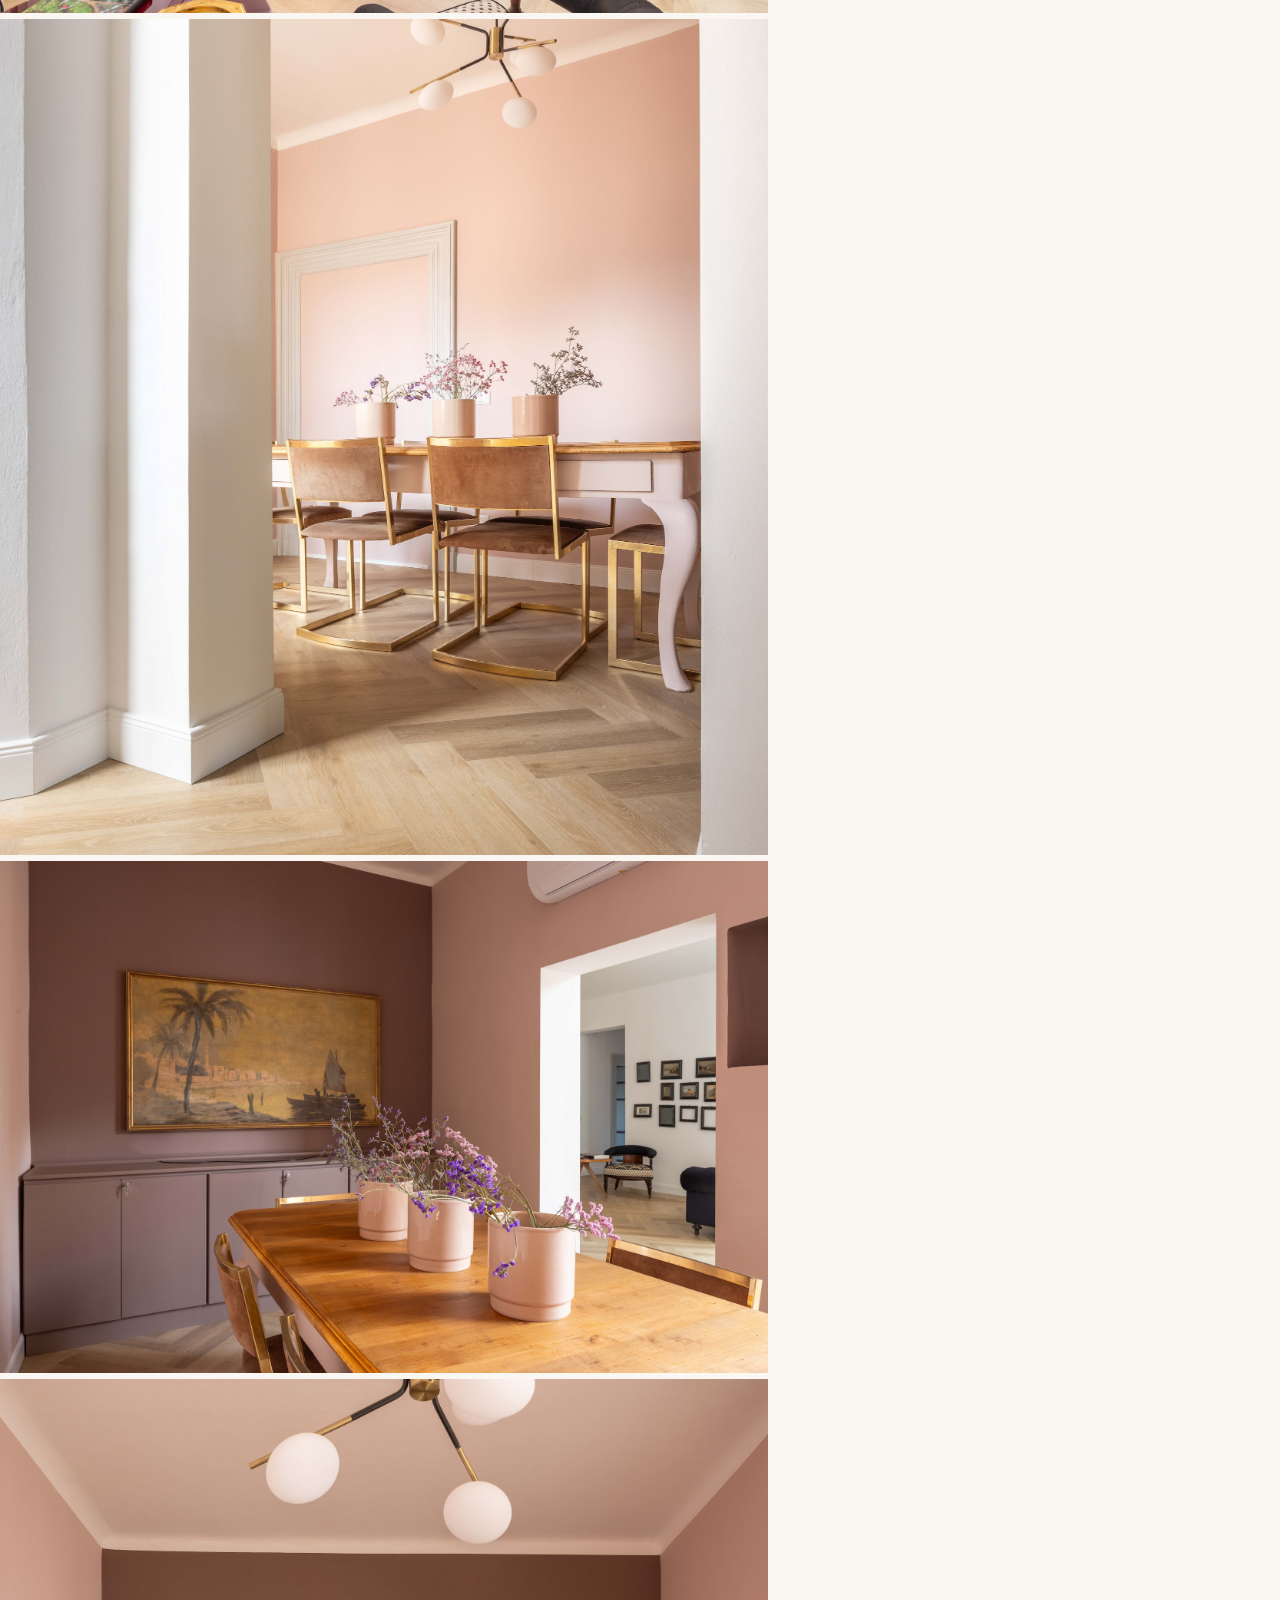
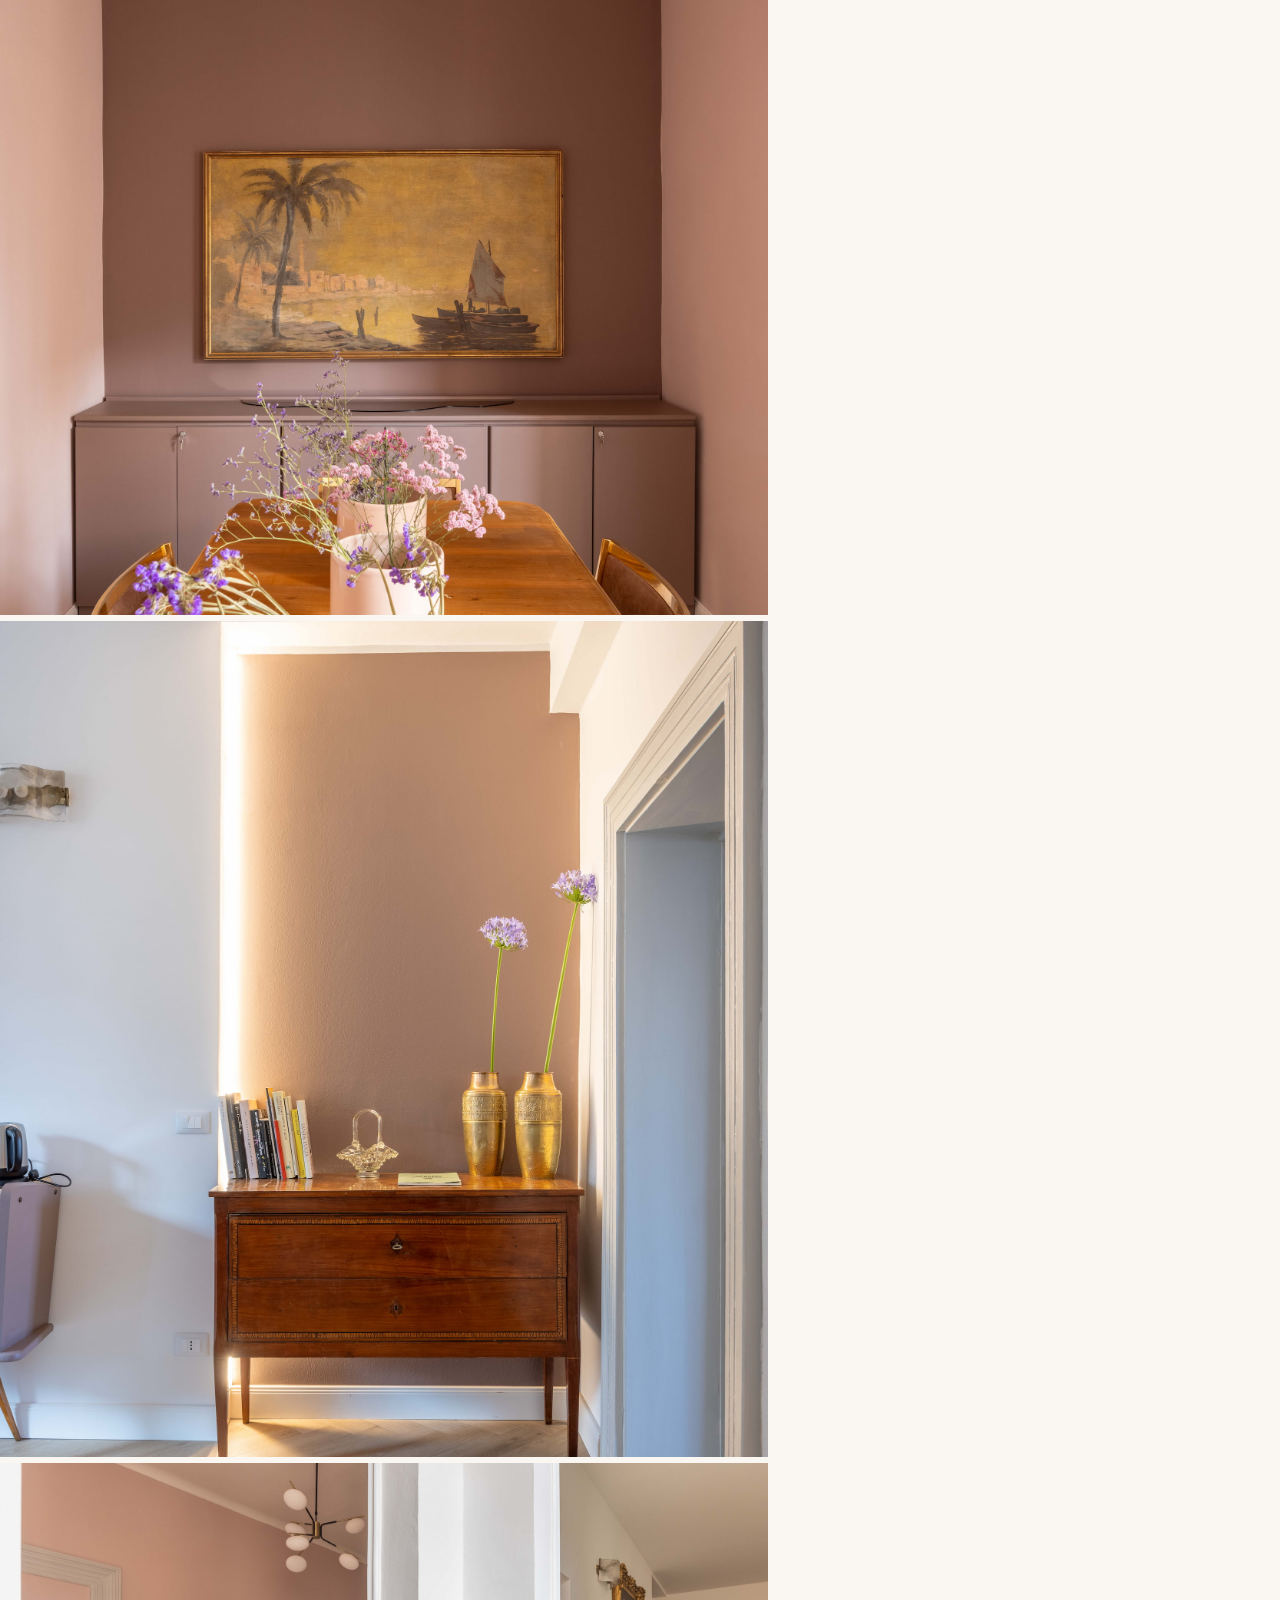
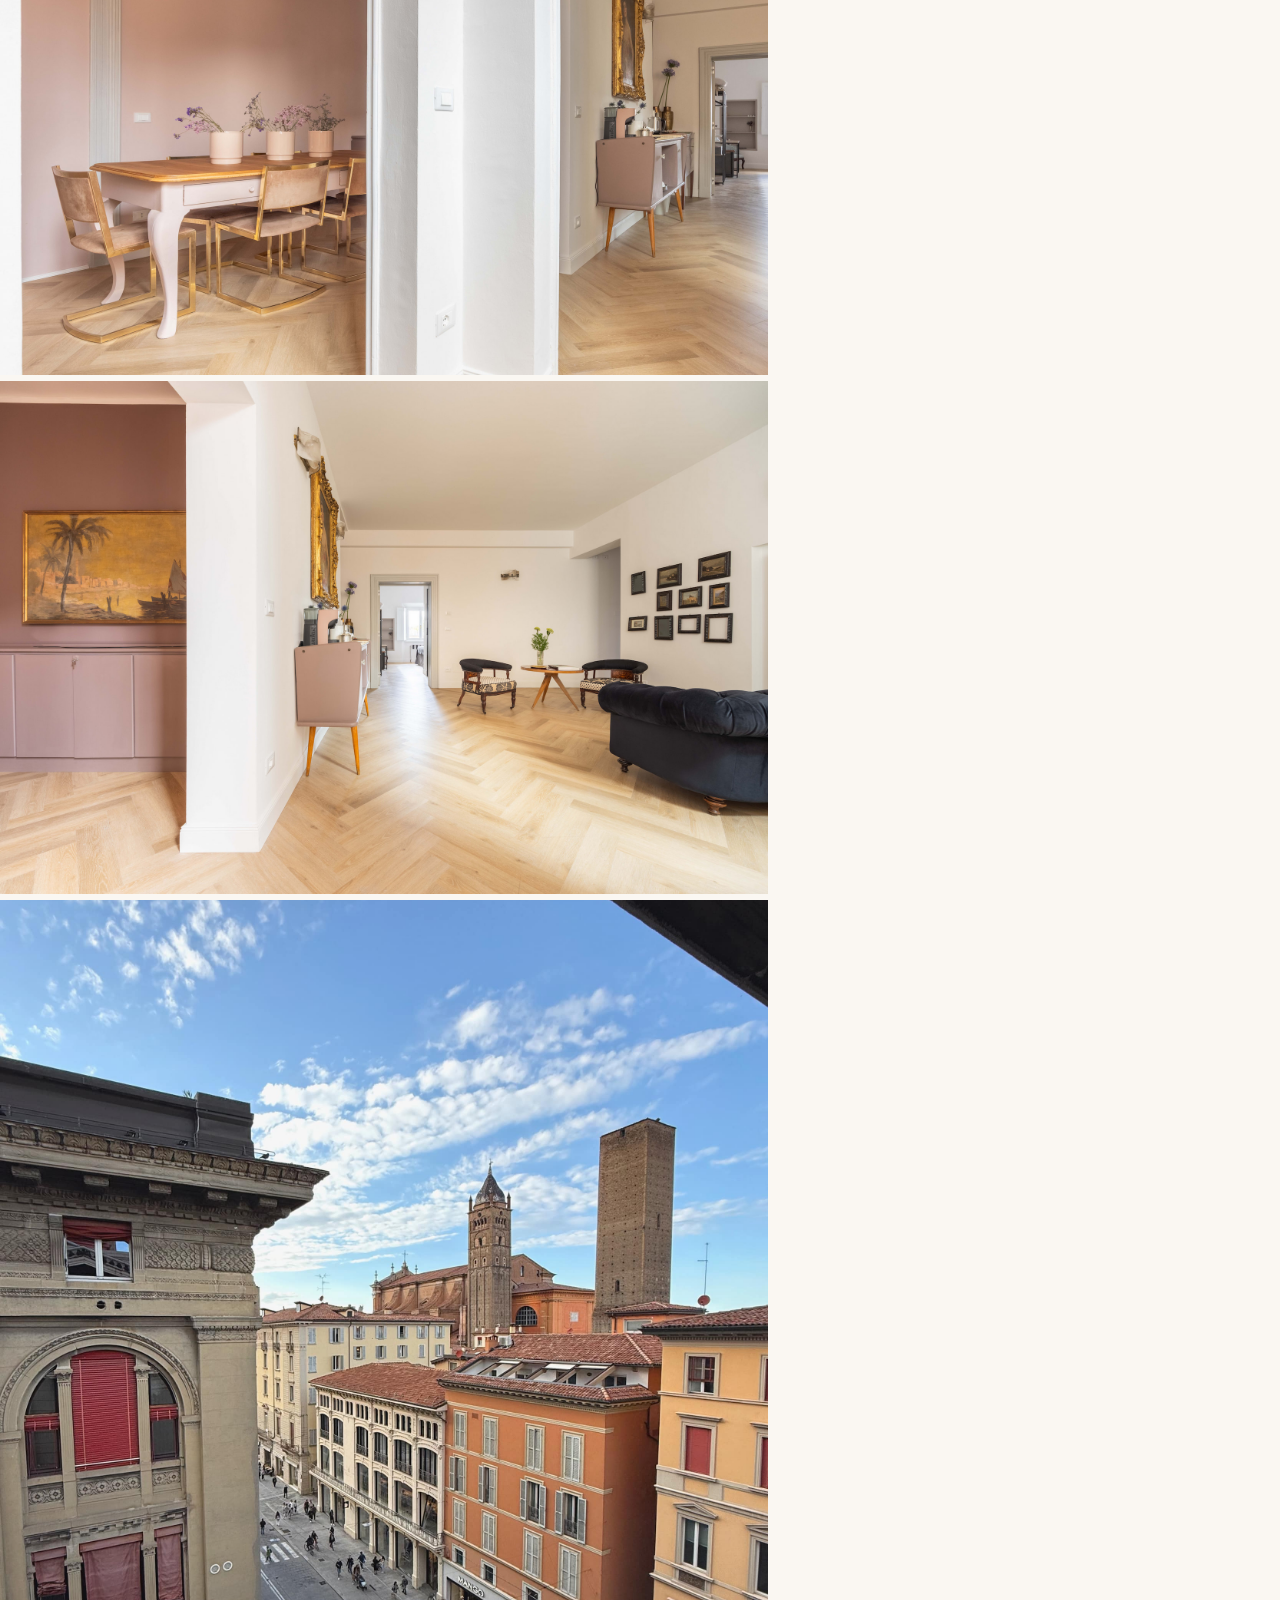
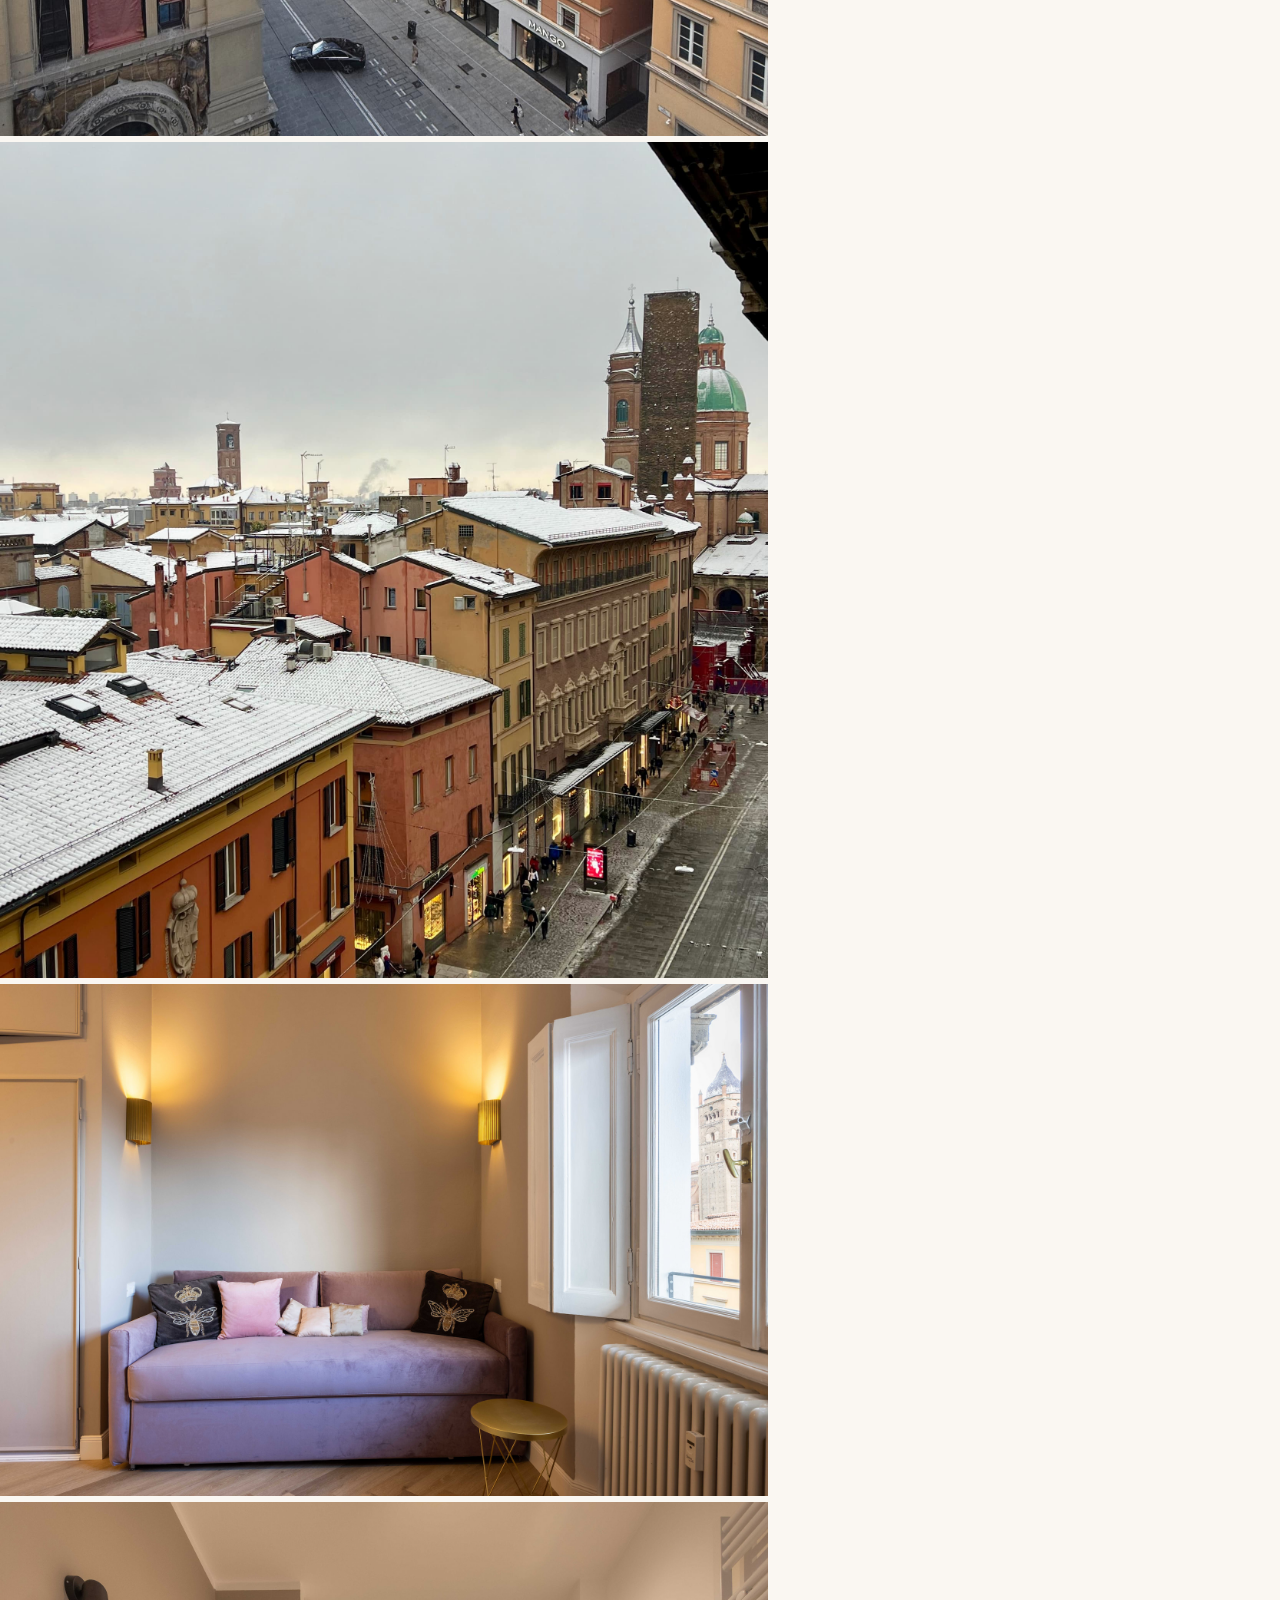
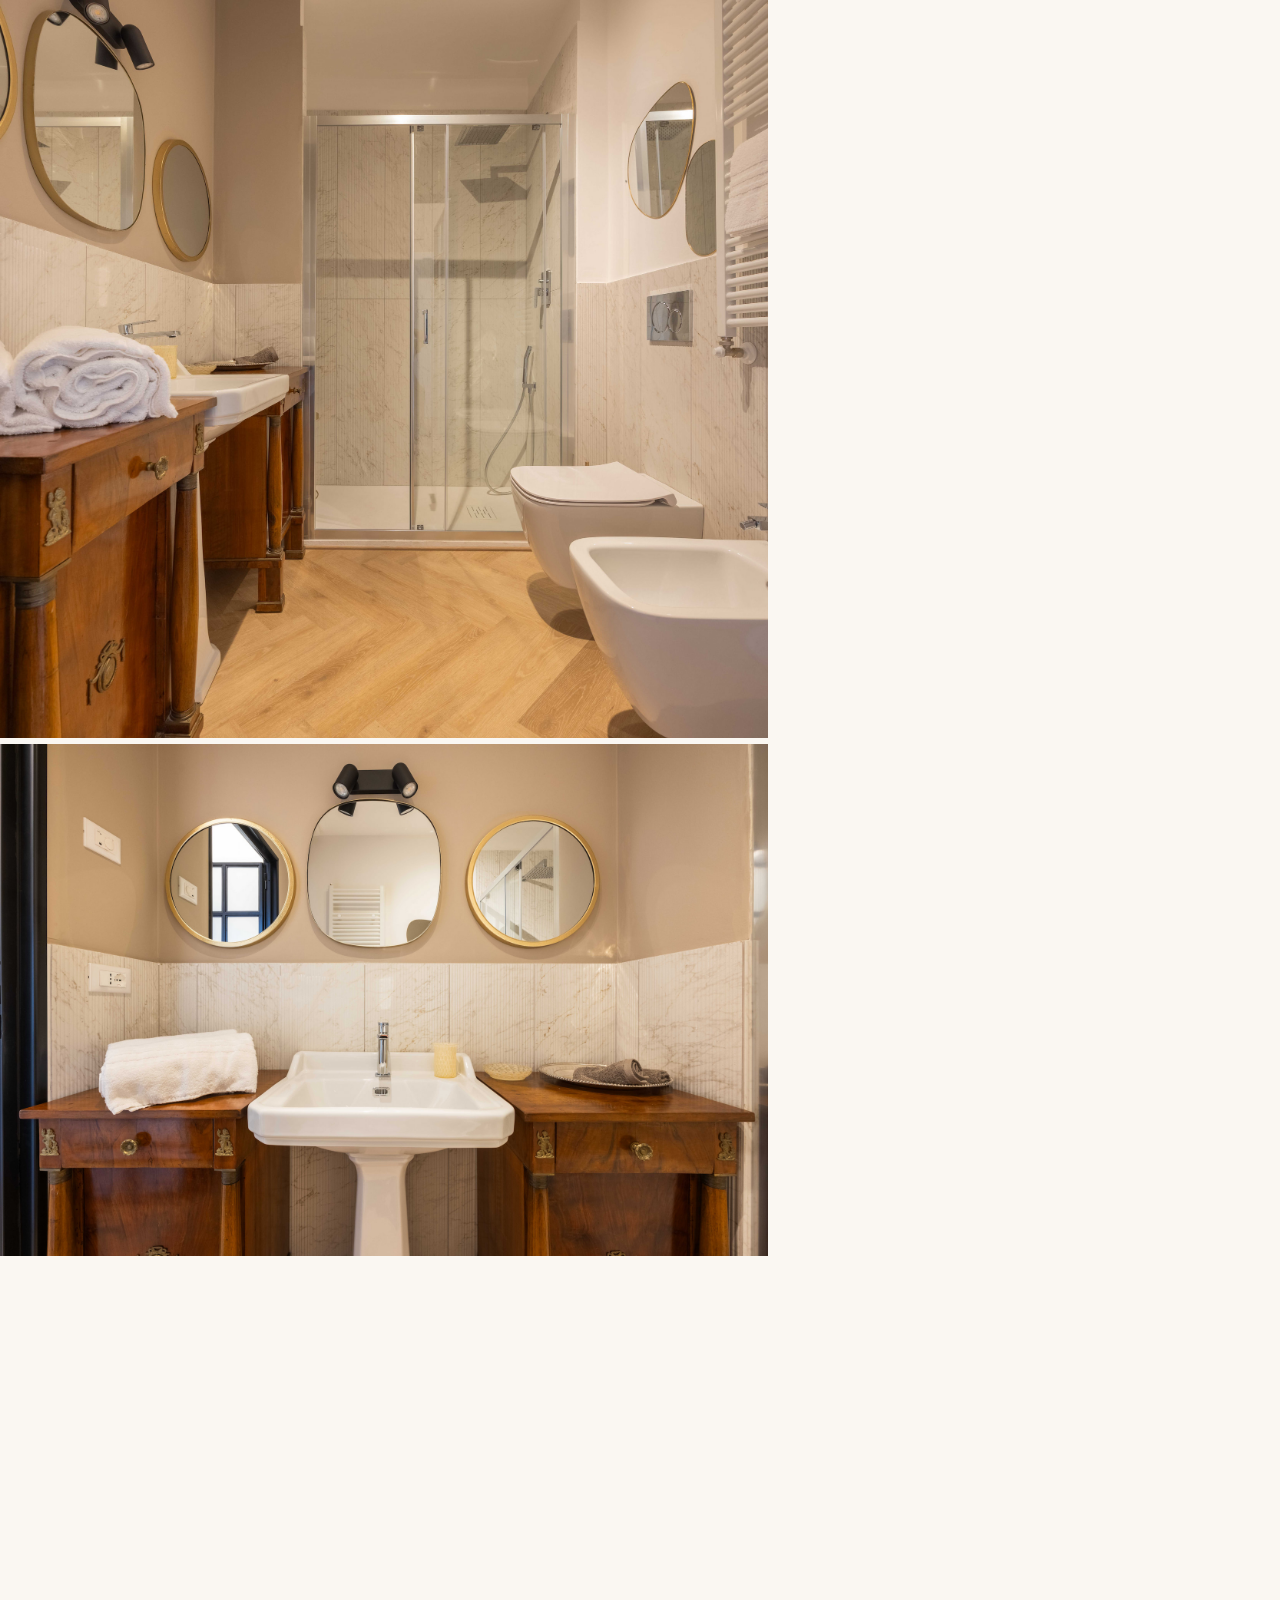
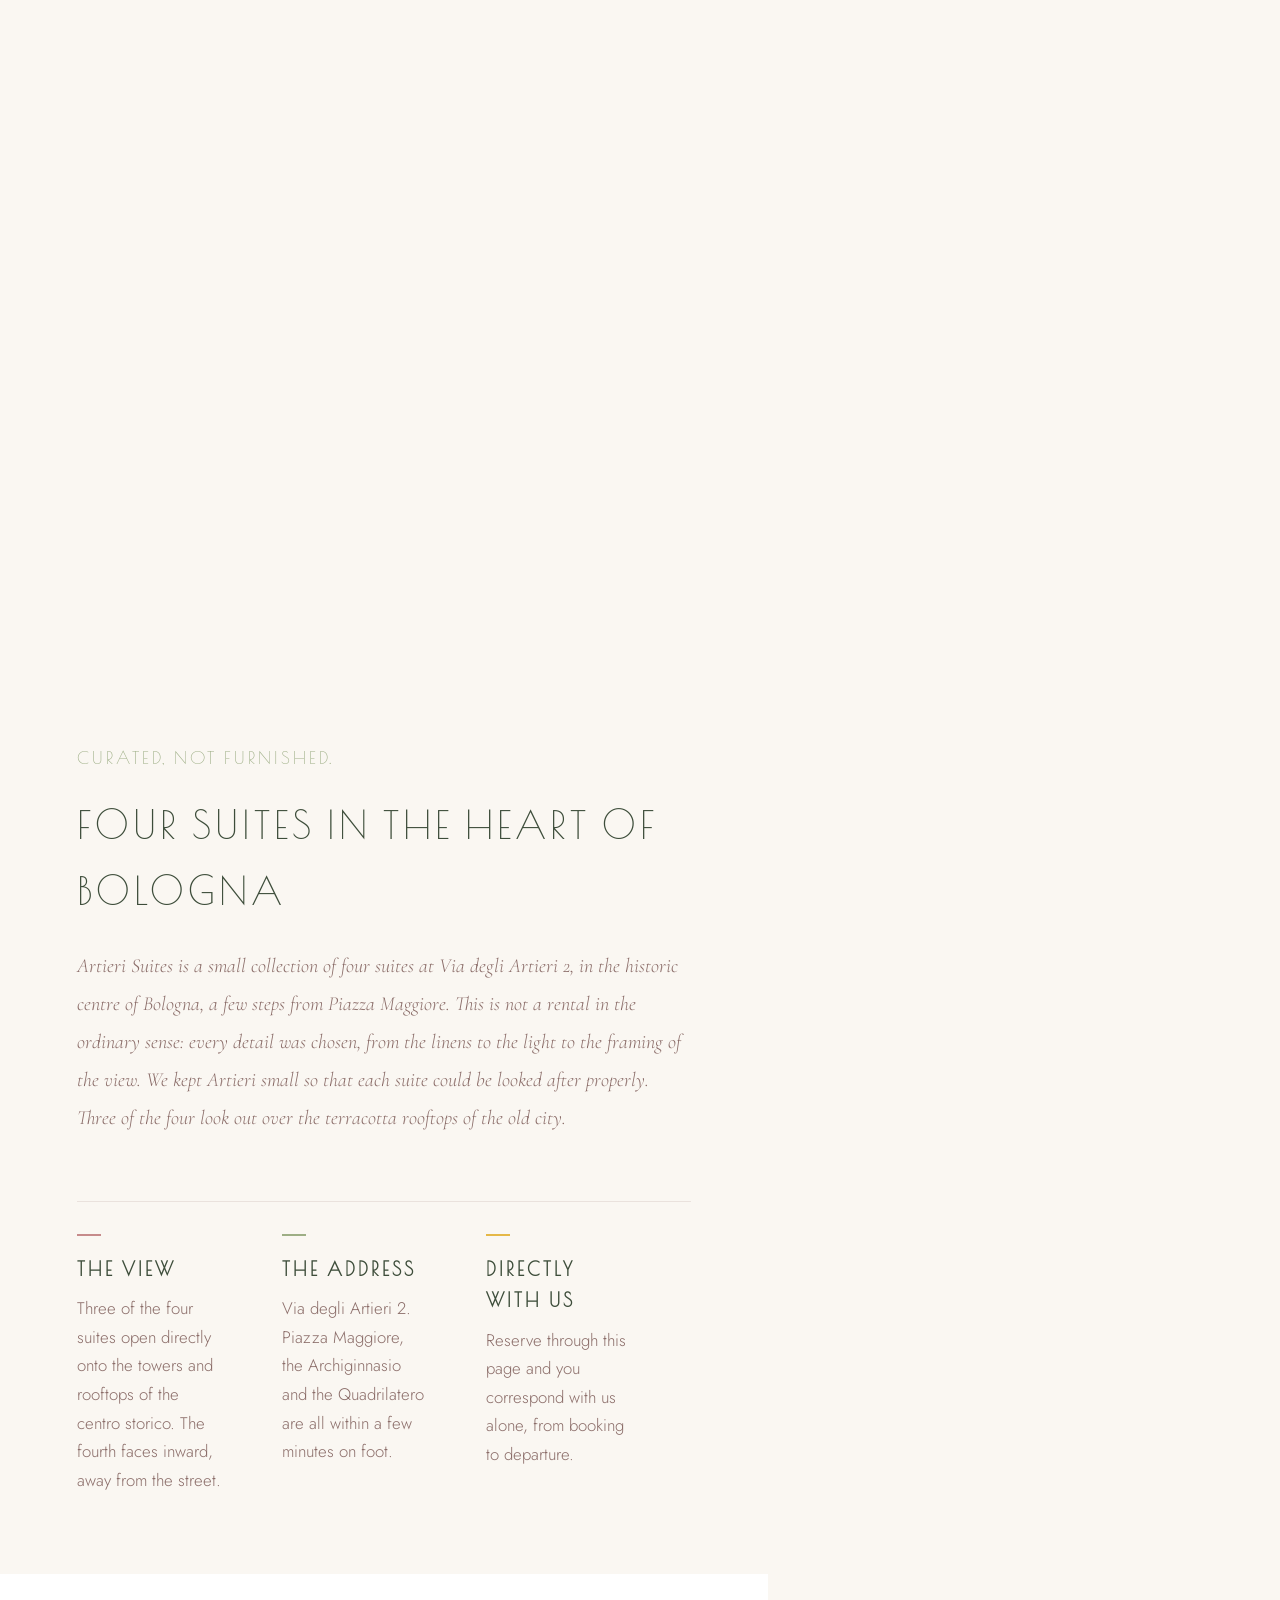
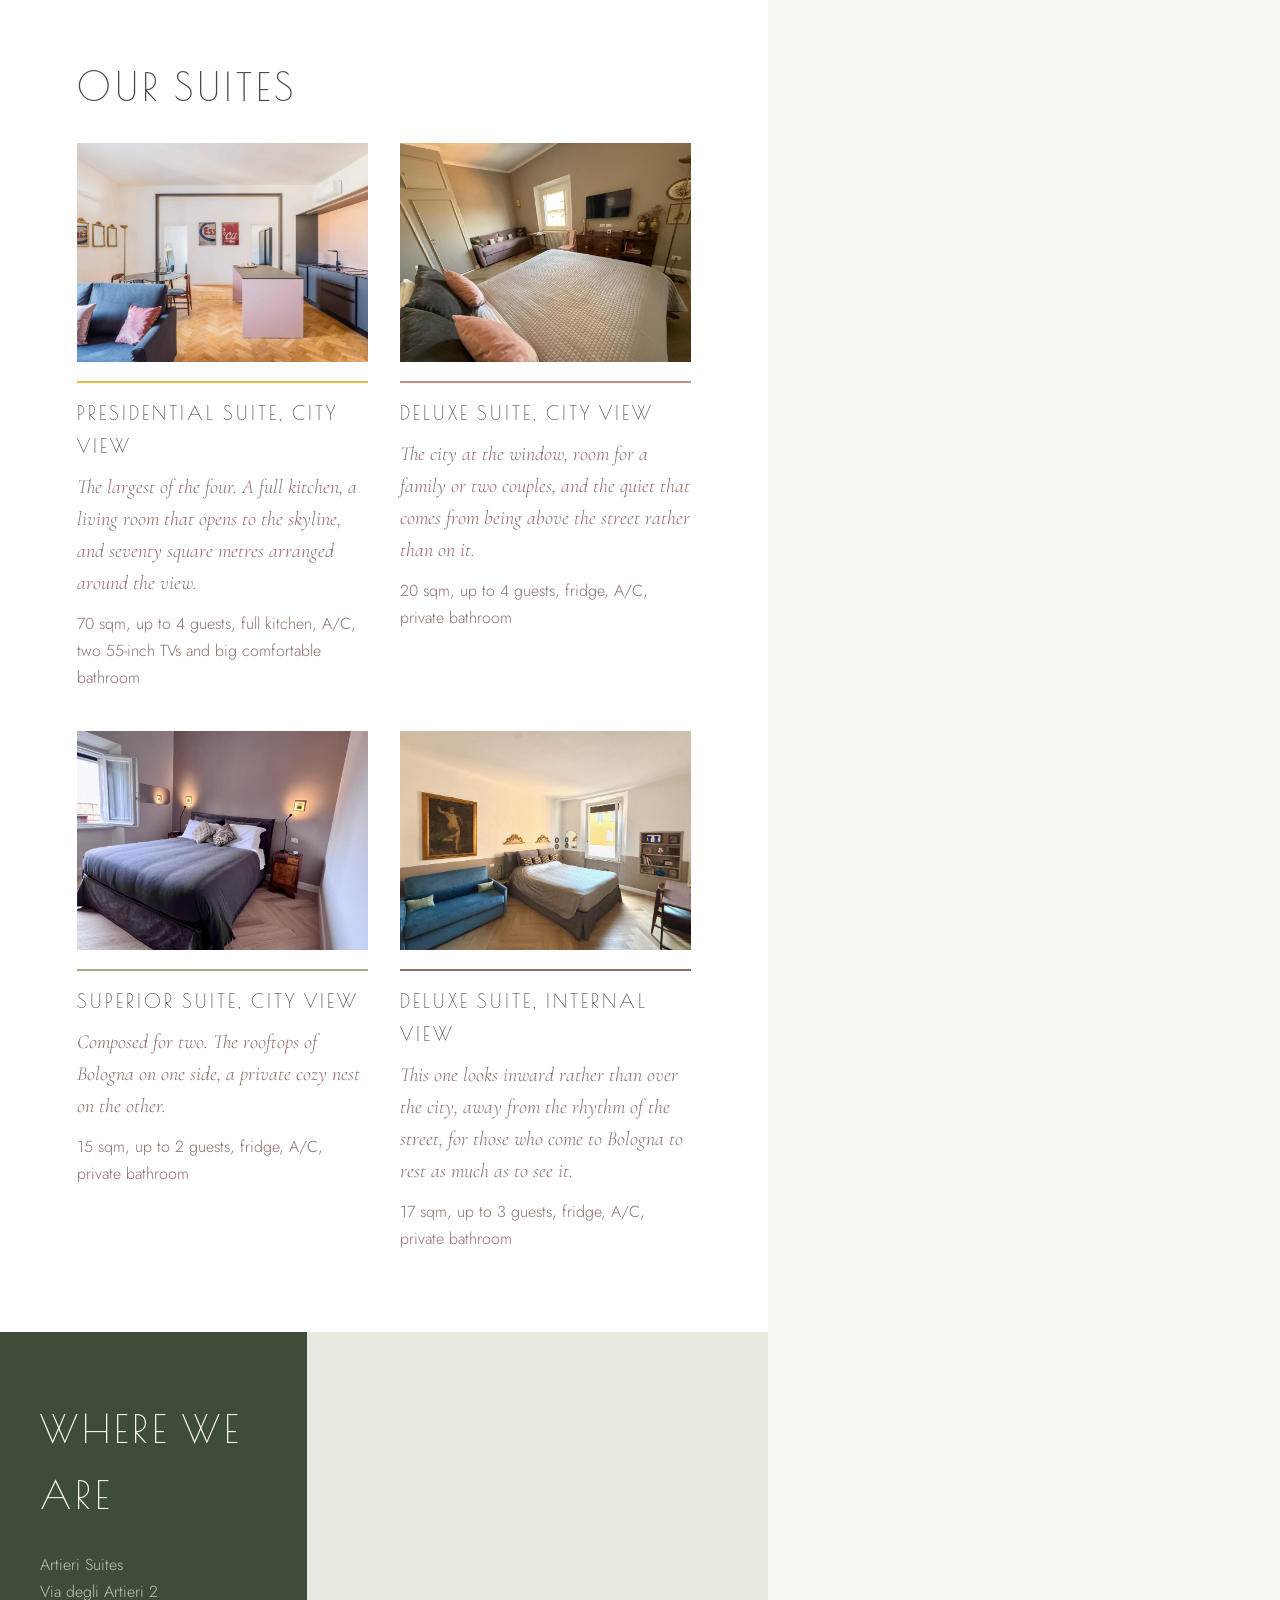
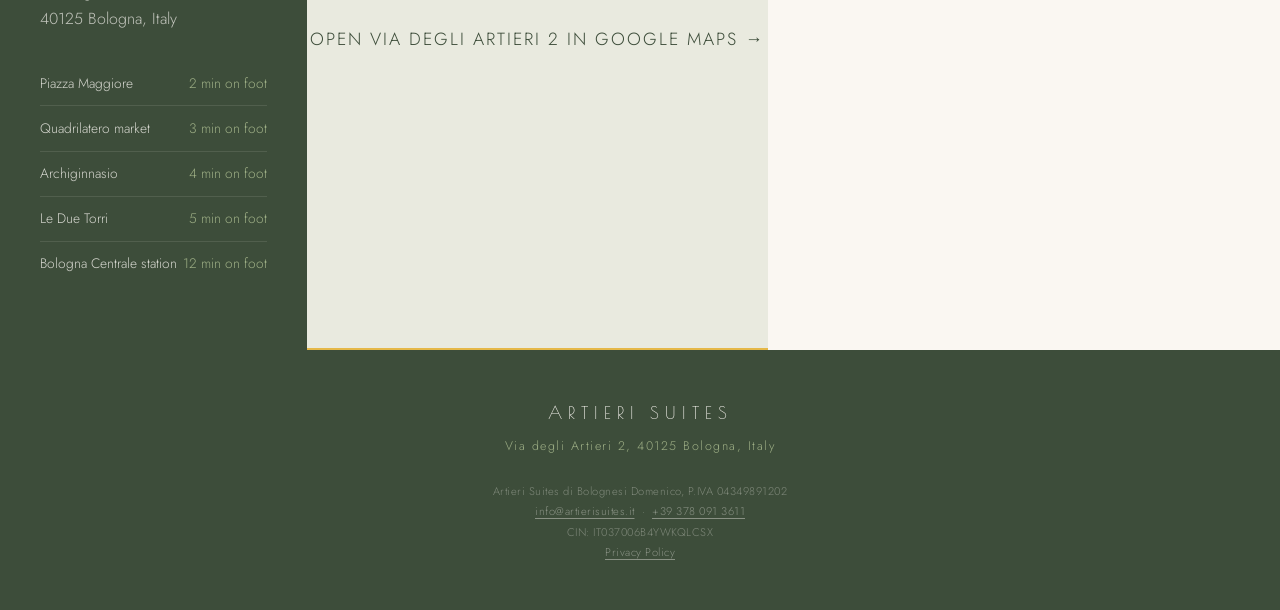
==== commit 54a68f6f: "Update index.html" ====
--- a/index.html
+++ b/index.html
@@ -45,7 +45,7 @@
        Il titolo dice nome, cosa e dove: è il modo in cui motori di
        ricerca e assistenti capiscono di che struttura si tratta.
        ========================================================== -->
-  <title>Artieri Suites, Piazza Maggiore | Direct Booking in Bologna</title>
+  <title>Artieri Suites, Piazza Maggiore | Save with a Direct Booking</title>
   <meta name="description" content="Artieri Suites is a small collection of four suites in Bologna's historic centre, a short walk from Piazza Maggiore. Explore the suites and book directly.">
 
   <!-- Indirizzo ufficiale della pagina: evita che il sito risulti
@@ -60,7 +60,7 @@
   <meta property="og:type" content="website">
   <meta property="og:site_name" content="Artieri Suites">
   <meta property="og:url" content="https://artierisuitesbologna.com/">
-  <meta property="og:title" content="Artieri Suites, Piazza Maggiore | Direct Booking in Bologna">
+  <meta property="og:title" content="Artieri Suites, Piazza Maggiore | Save with a Direct Booking">
   <meta property="og:description" content="Four suites in Bologna's historic centre, a short walk from Piazza Maggiore.">
   <meta property="og:image" content="https://artierisuitesbologna.com/assets/images/photo-01.jpg">
   <meta property="og:locale" content="en_GB">
@@ -705,7 +705,7 @@
            Deve corrispondere alle condizioni reali pubblicate
            sul booking engine. Se esistono tariffe non rimborsabili,
            la parola "flexible" non può restare. -->
-      <p class="booking-note">Direct booking, with the property</p>
+      <p class="booking-note">Direct booking, with the property same cancellation policy of Booking, Airbnb etc.</p>
     </aside>
 
   </main>
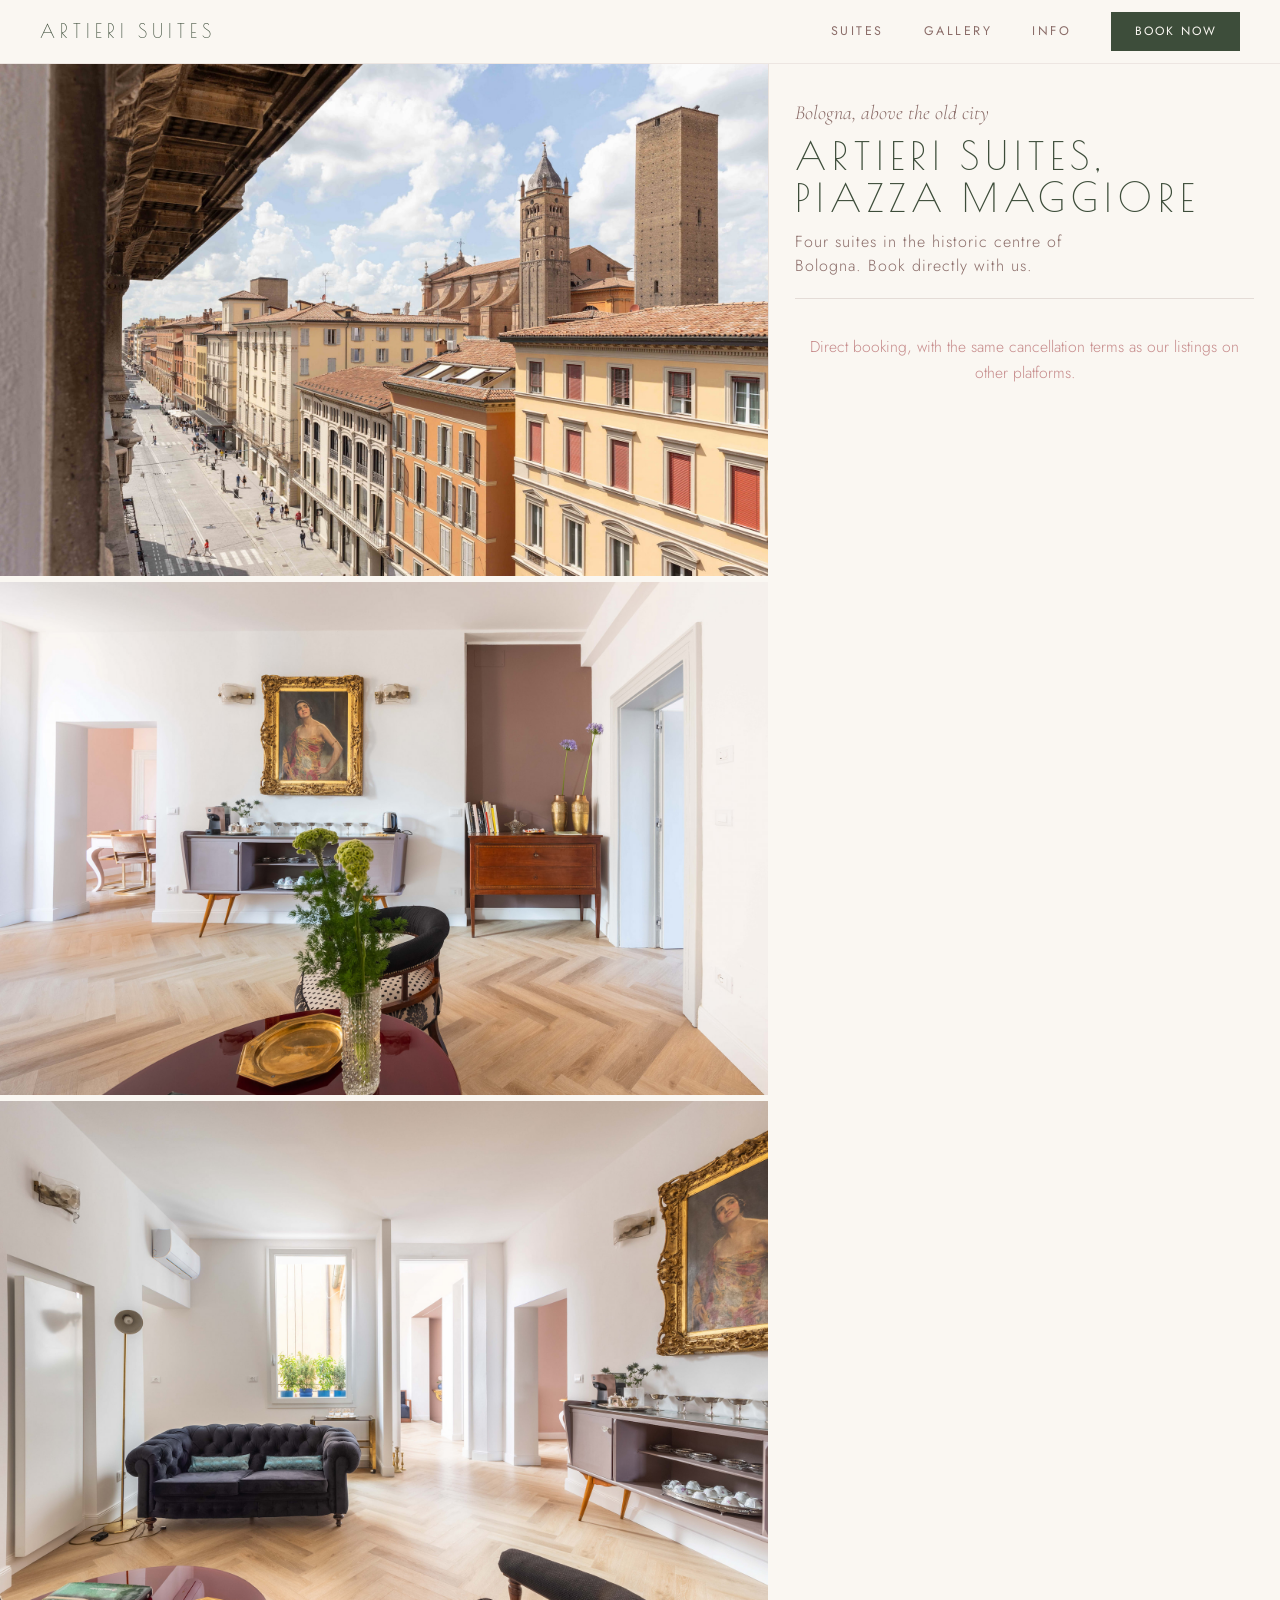
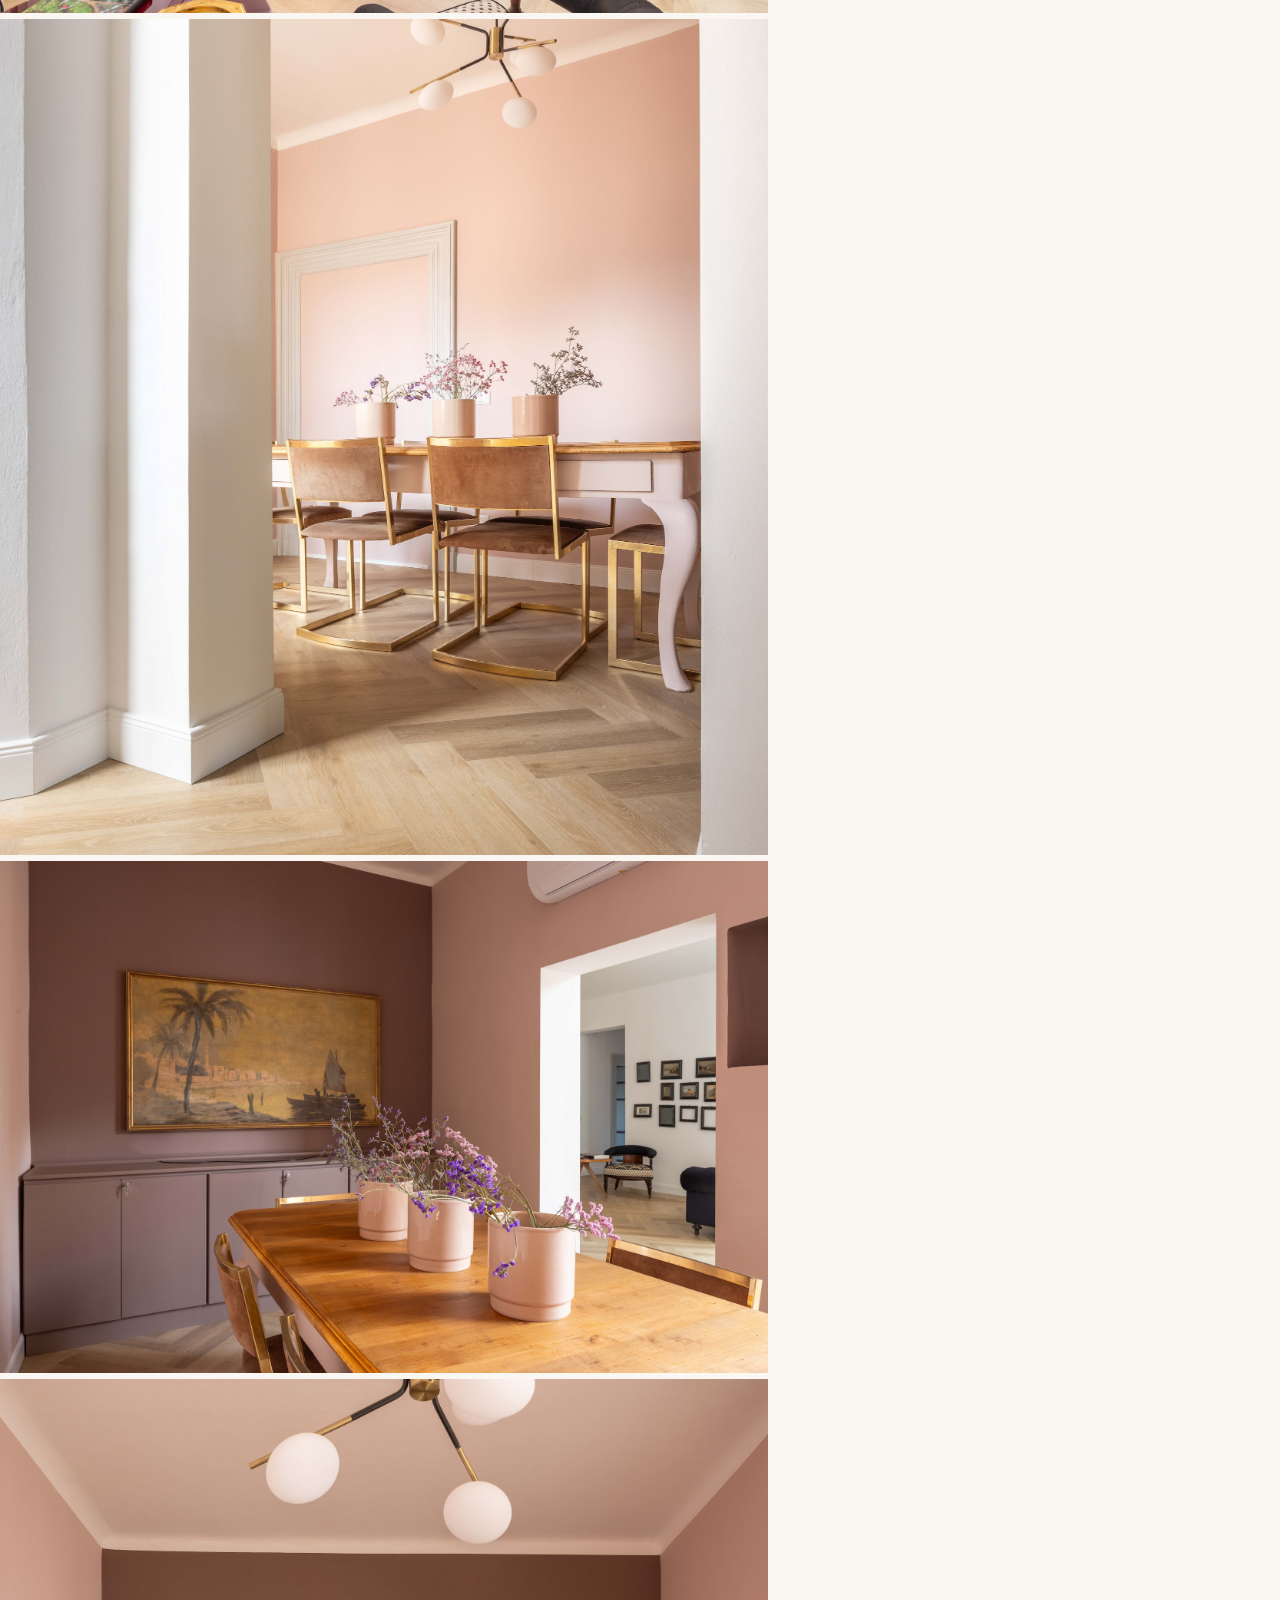
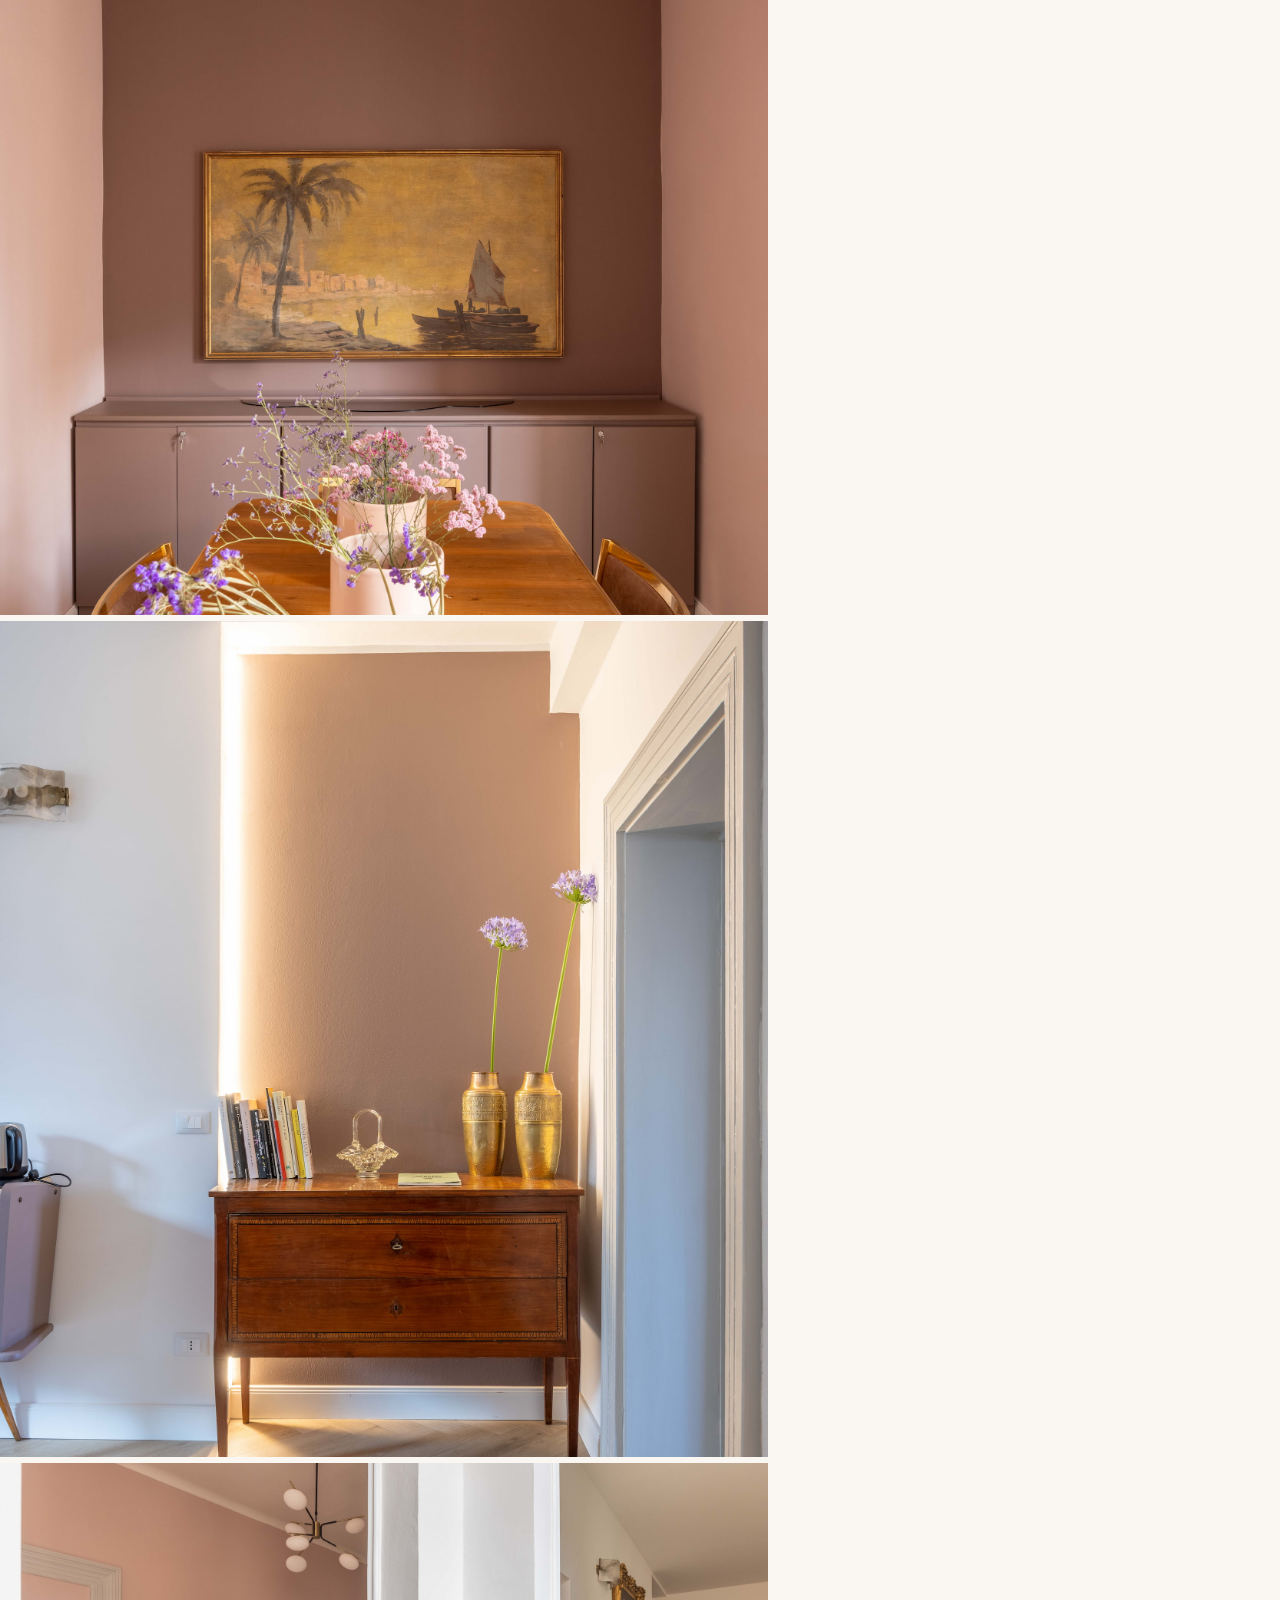
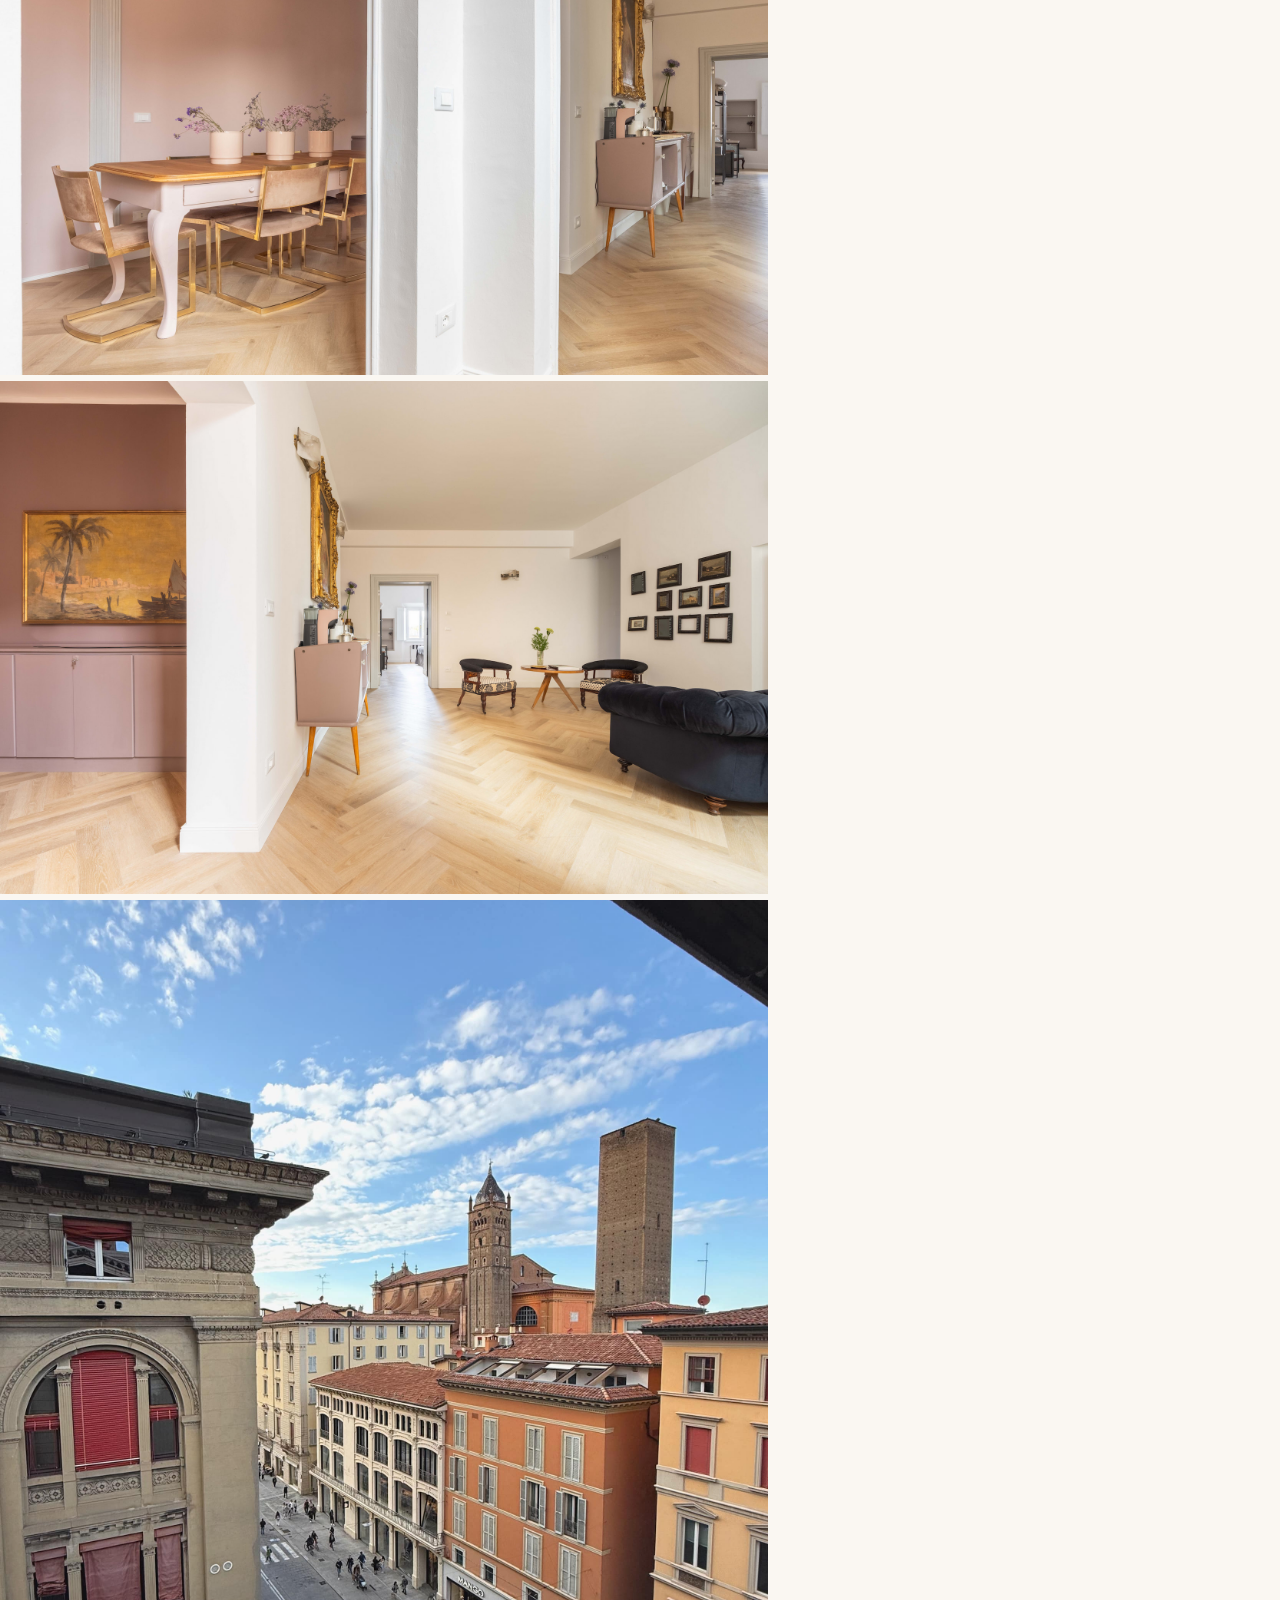
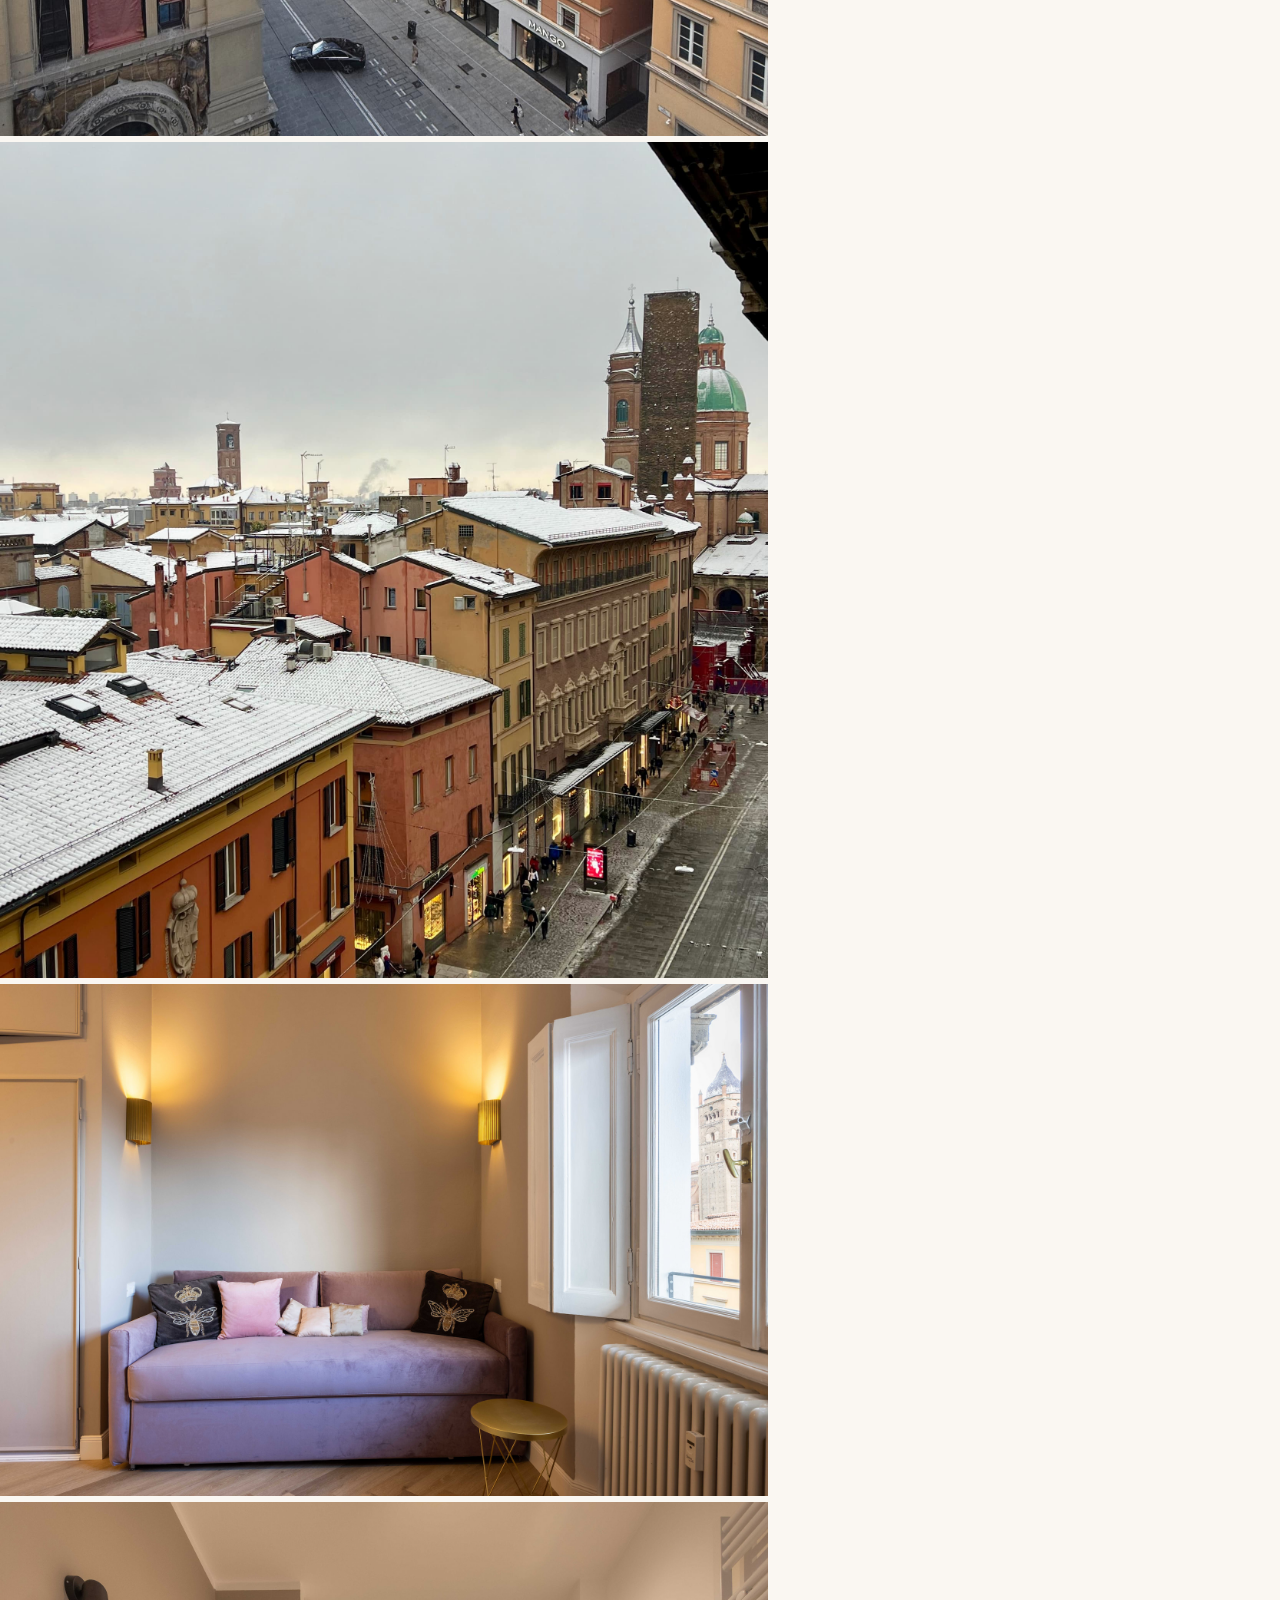
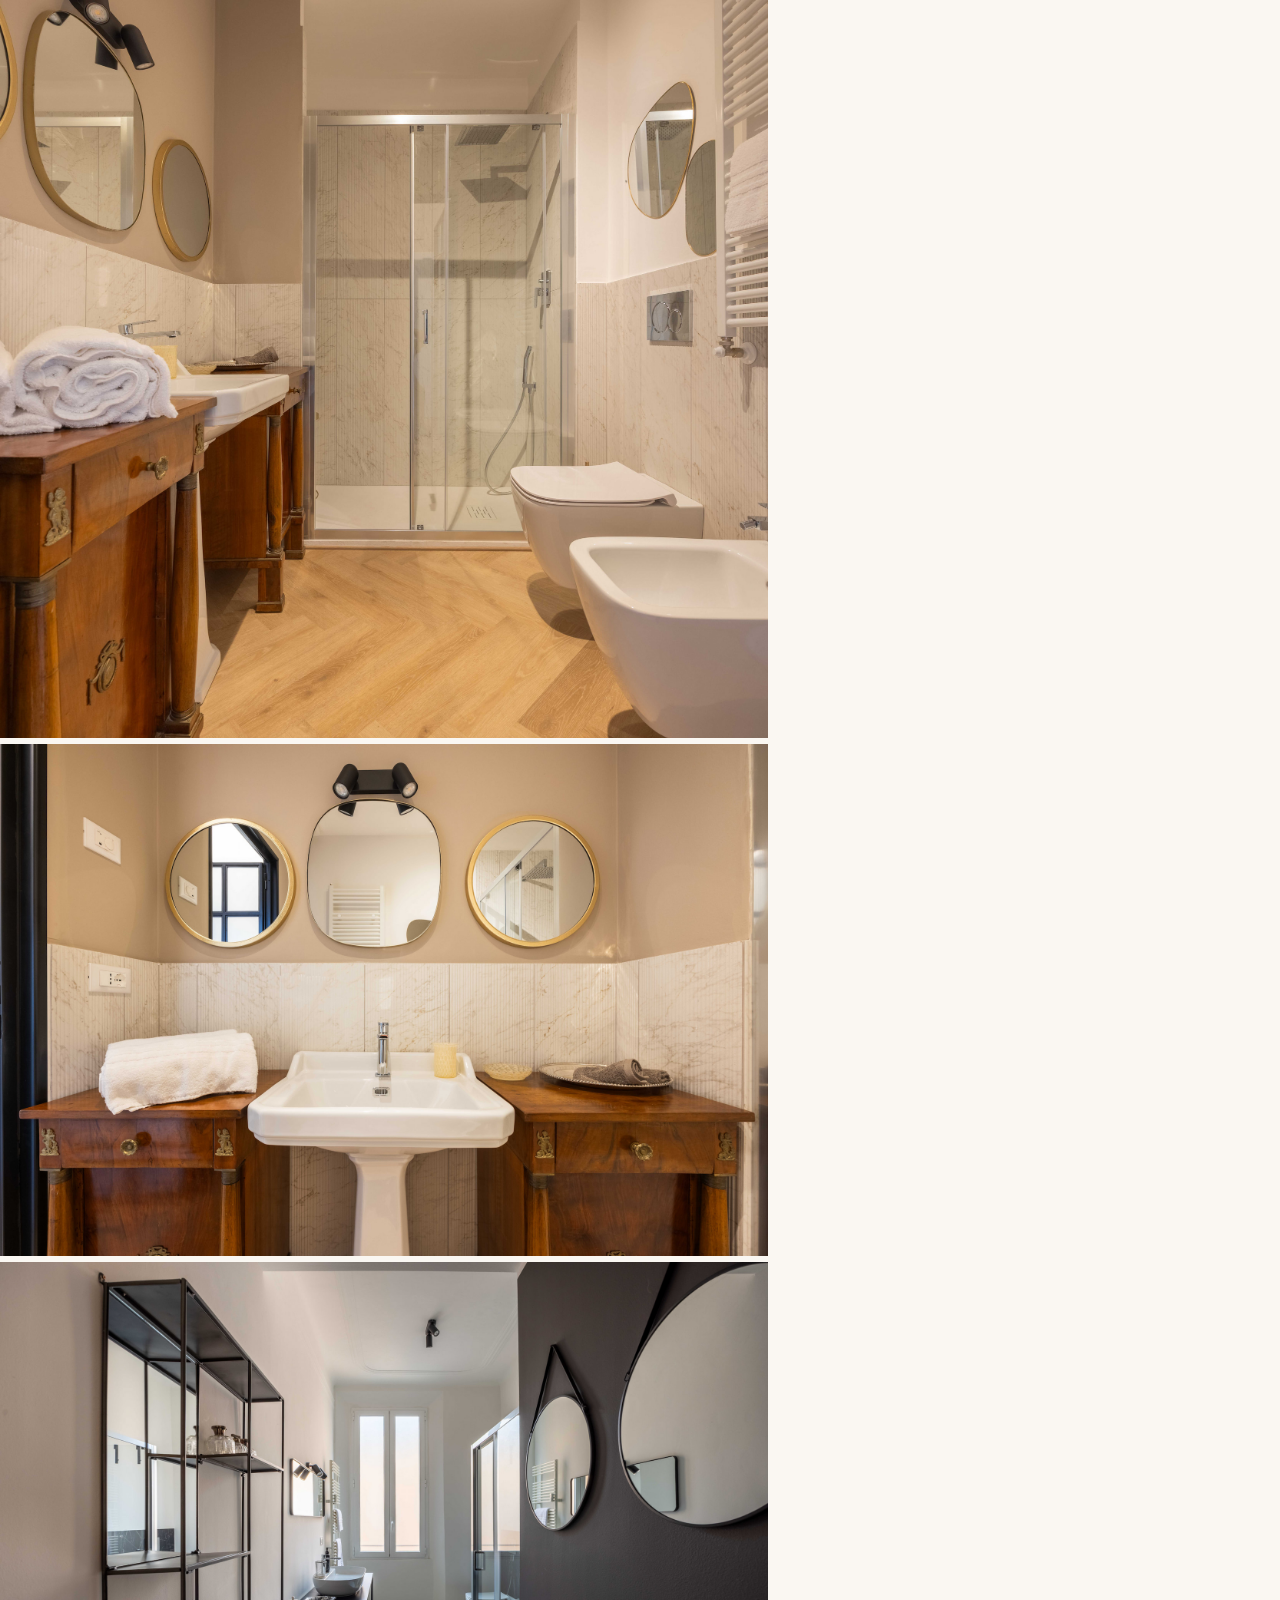
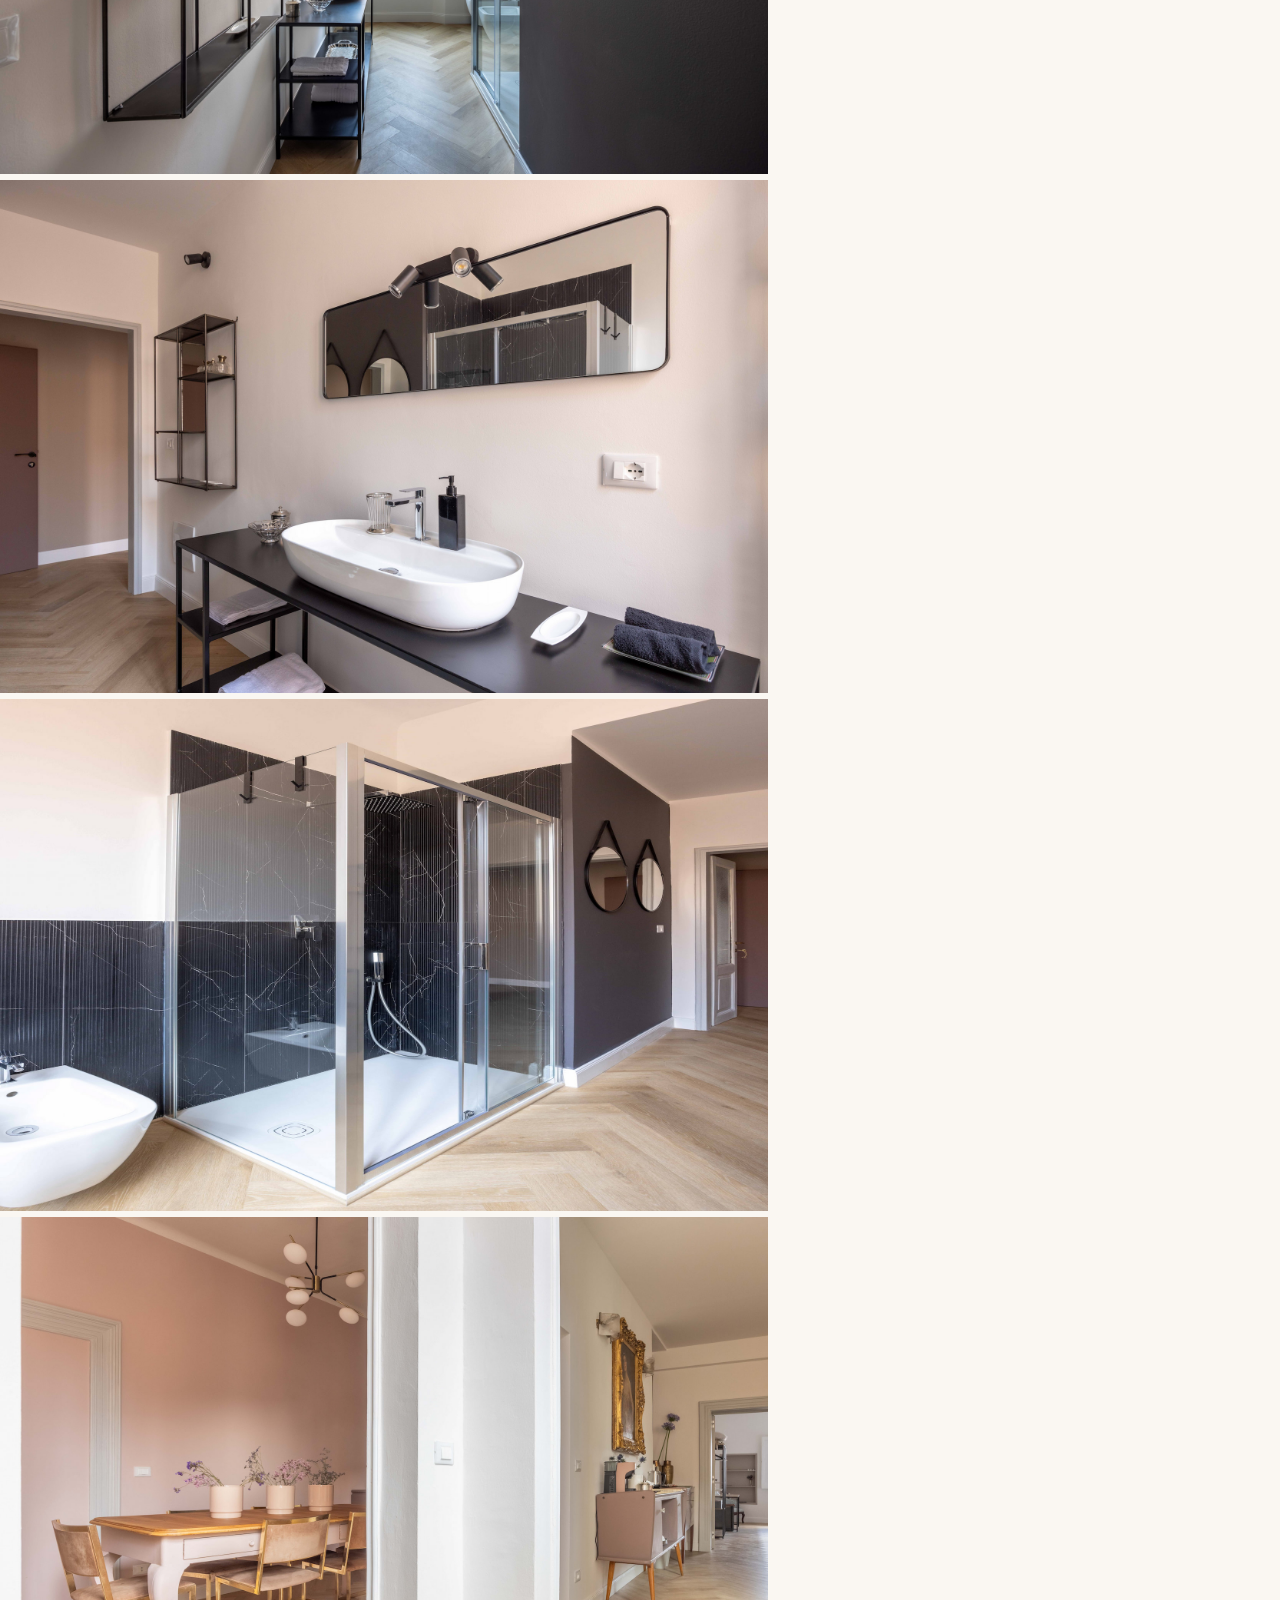
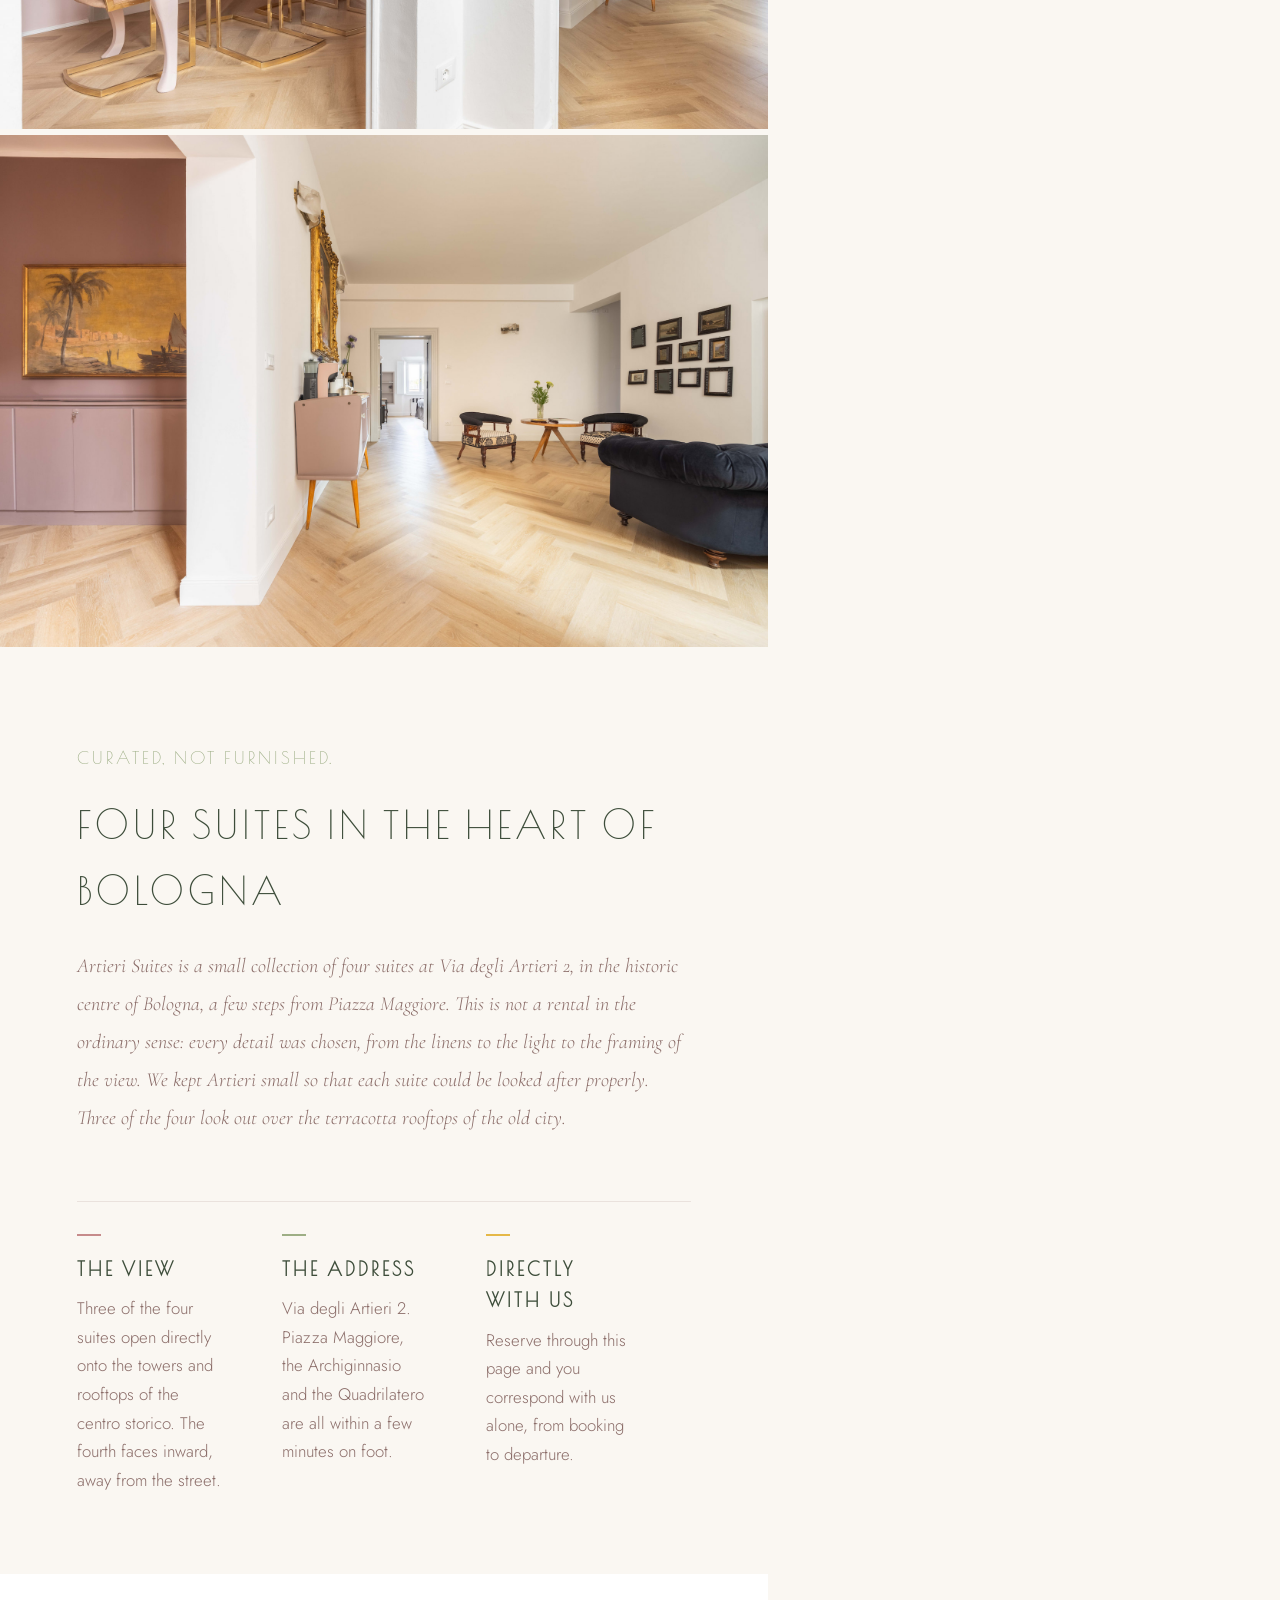
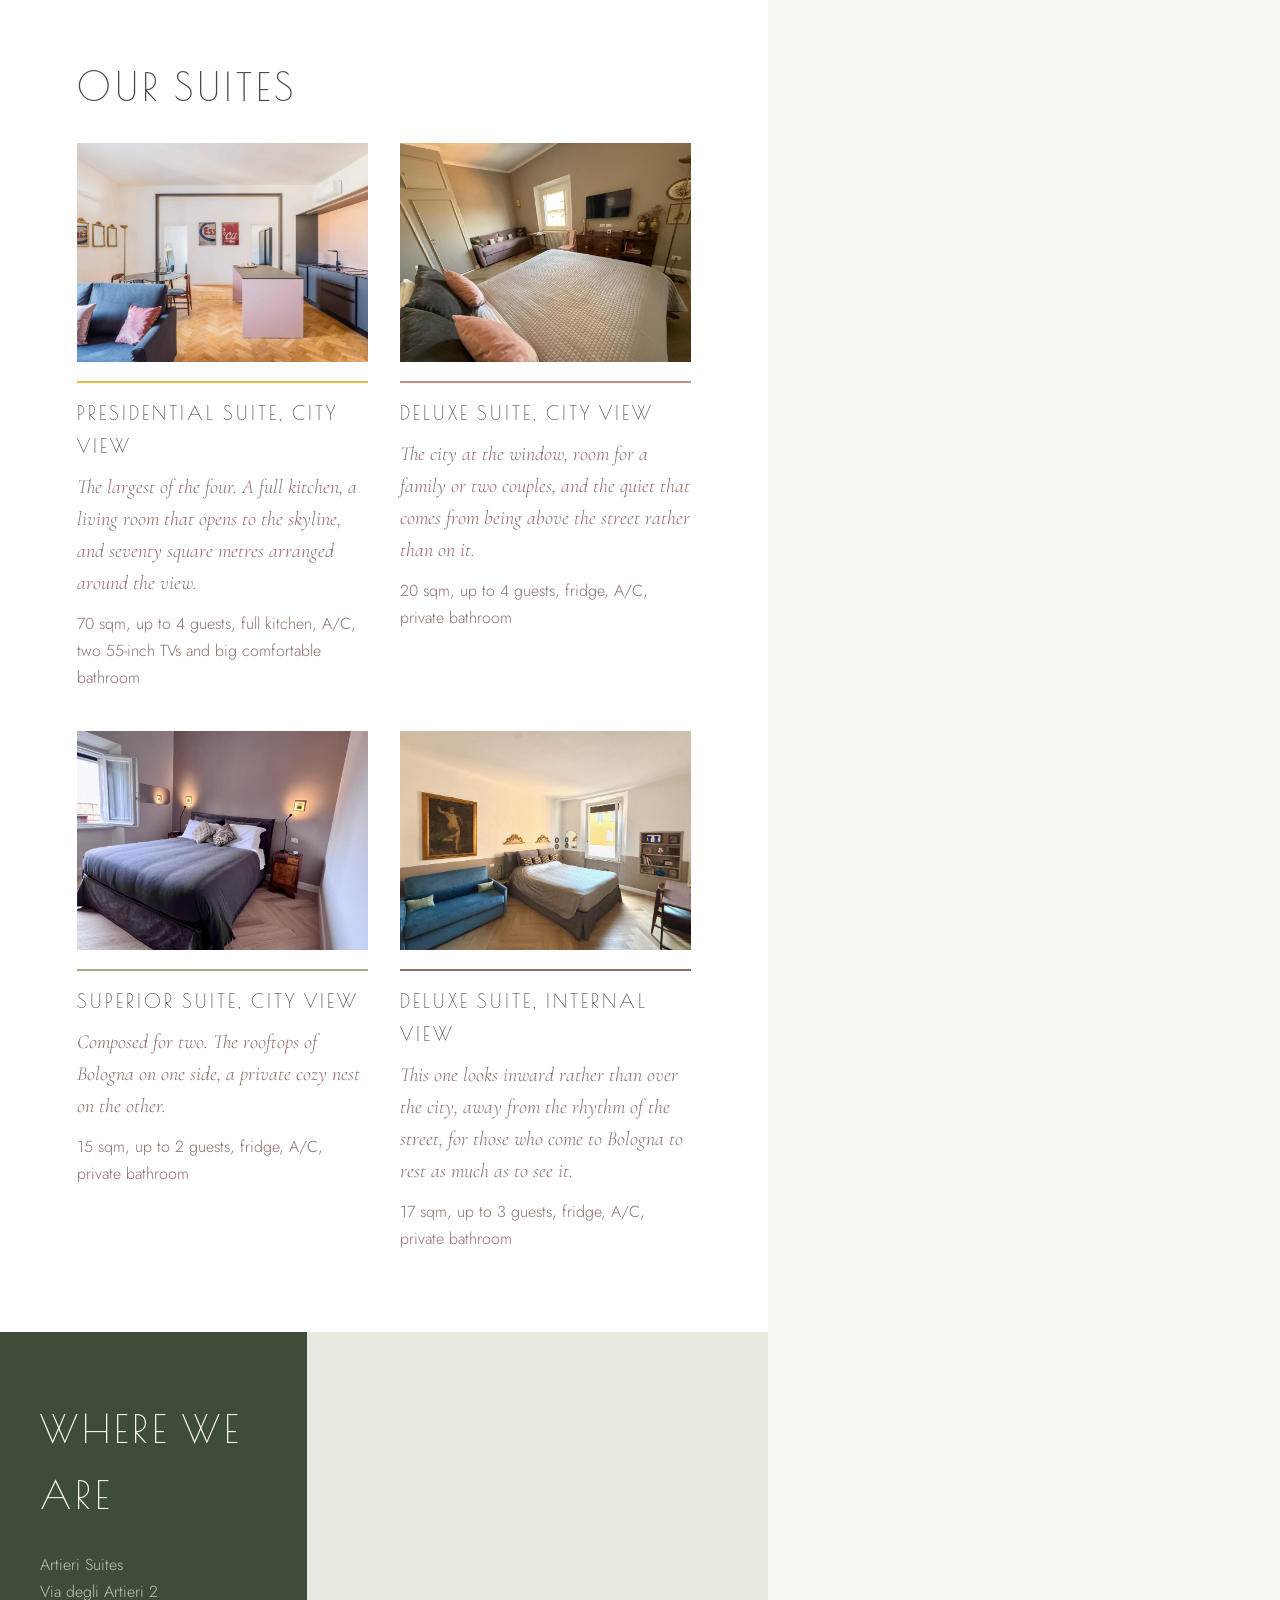
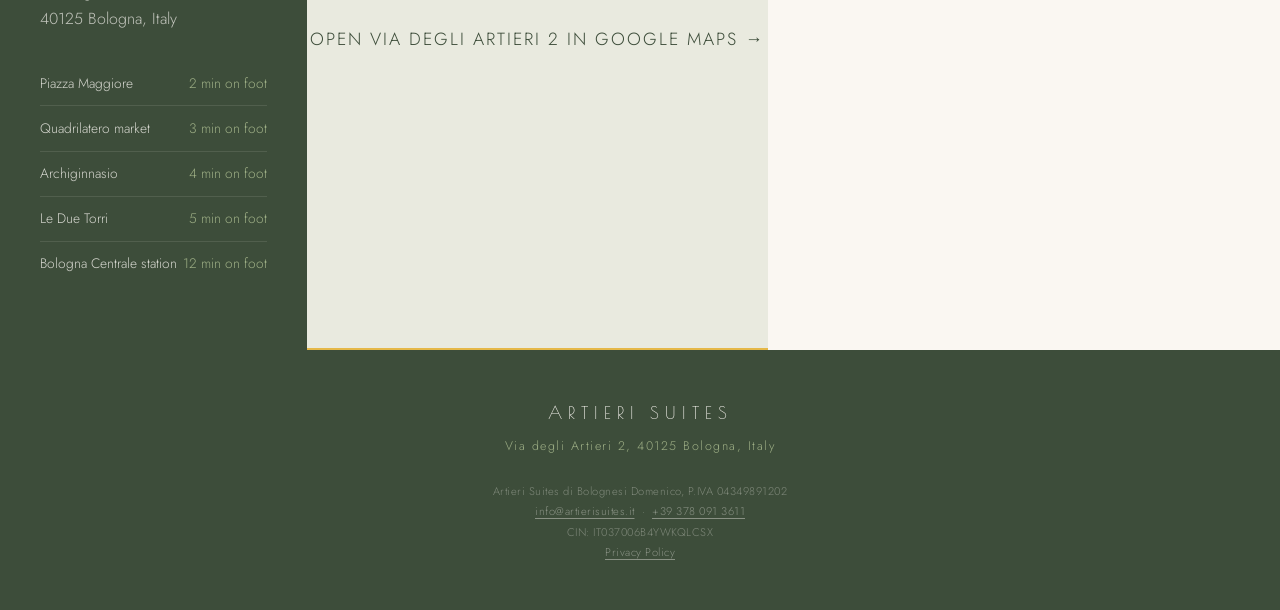
==== commit e03b4198: "Update index.html" ====
--- a/index.html
+++ b/index.html
@@ -705,7 +705,7 @@
            Deve corrispondere alle condizioni reali pubblicate
            sul booking engine. Se esistono tariffe non rimborsabili,
            la parola "flexible" non può restare. -->
-      <p class="booking-note">Direct booking, with the property same cancellation policy of Booking, Airbnb etc.</p>
+      <p class="booking-note">Direct booking, with the same cancellation terms as our listings on other platforms.</p>
     </aside>
 
   </main>
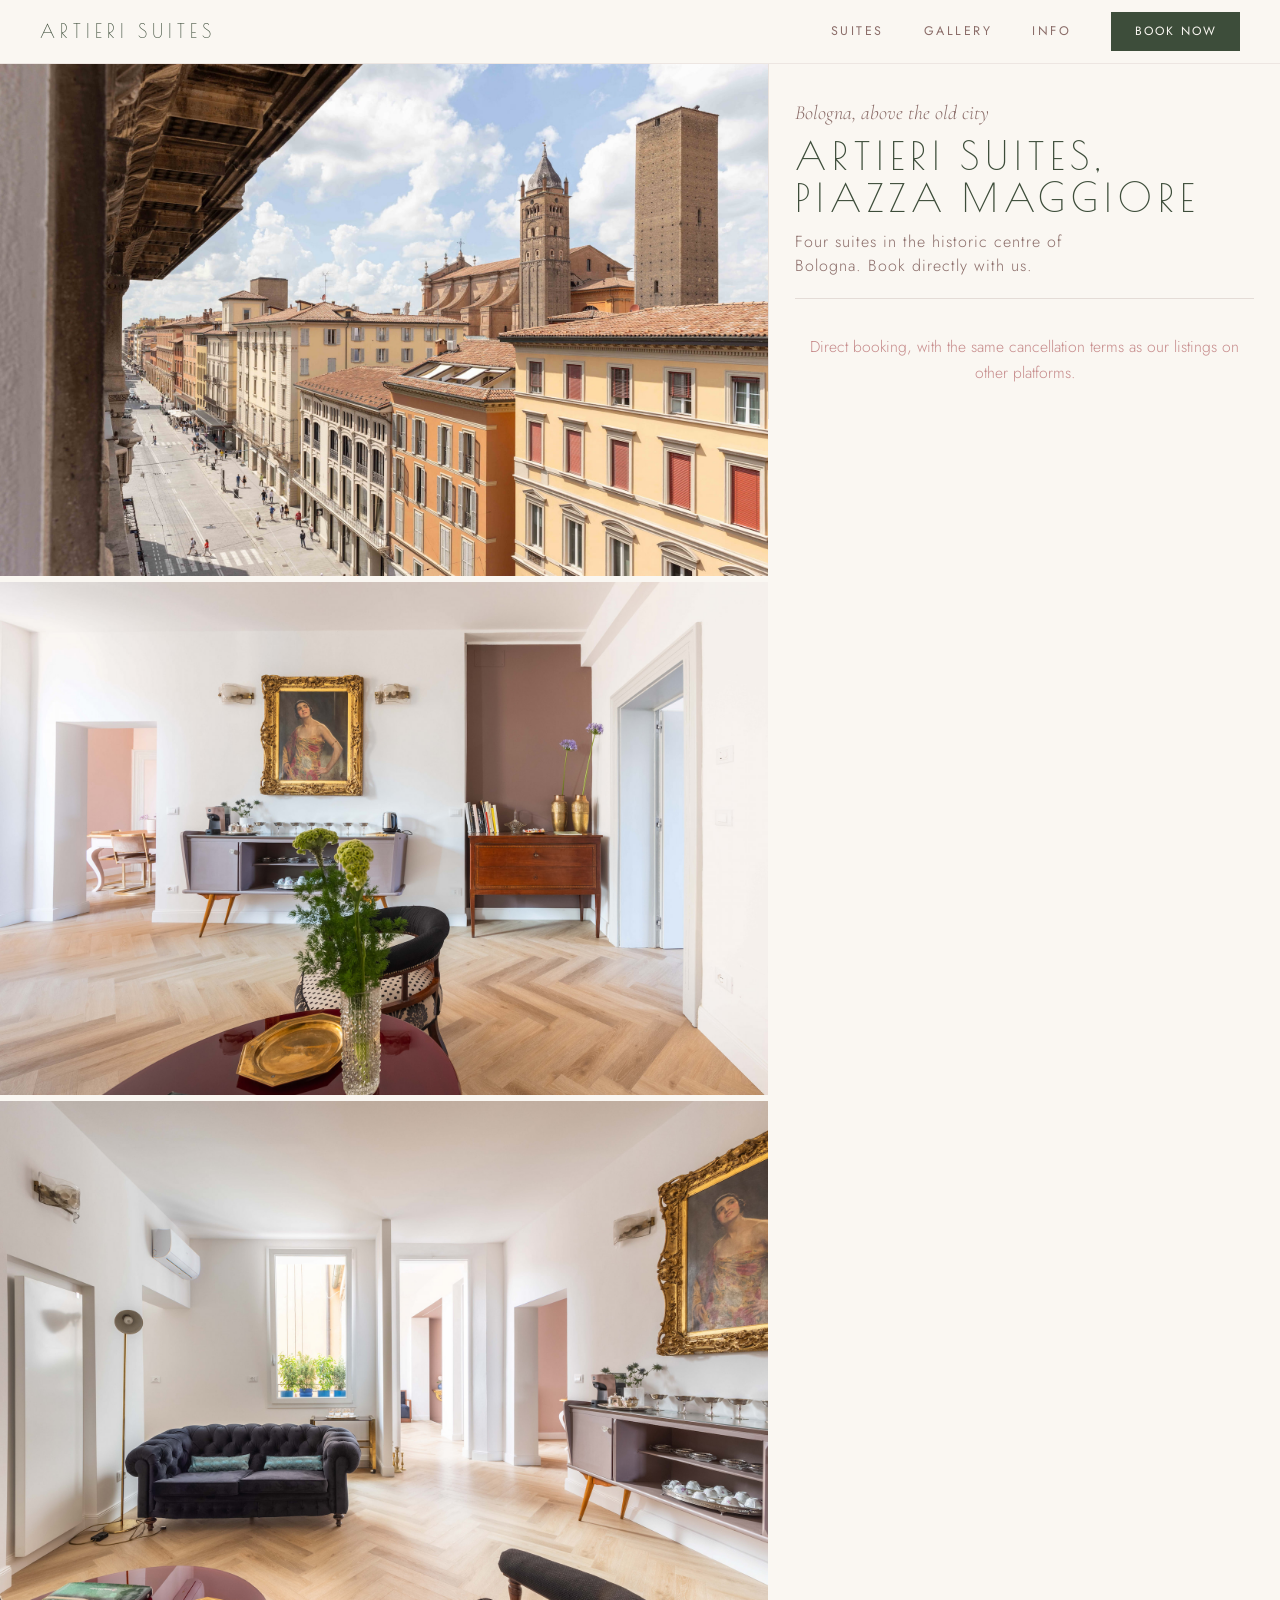
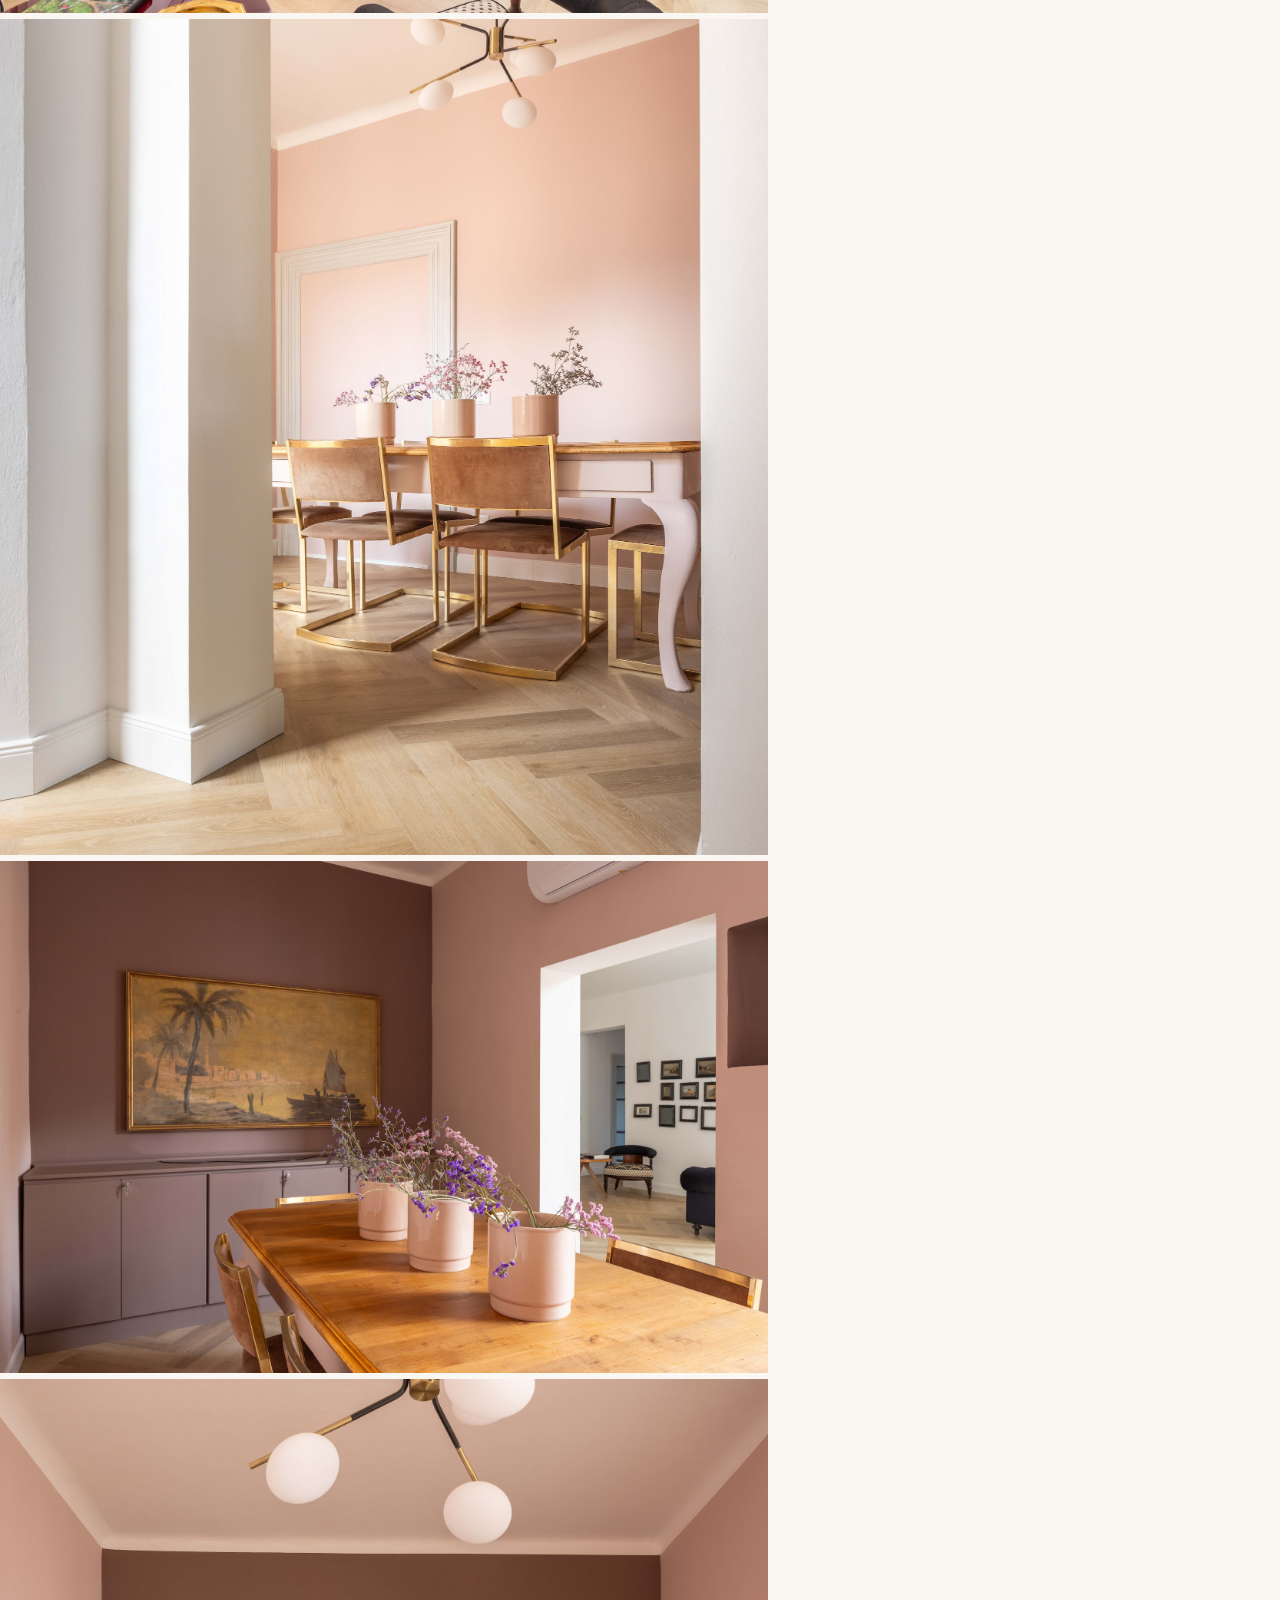
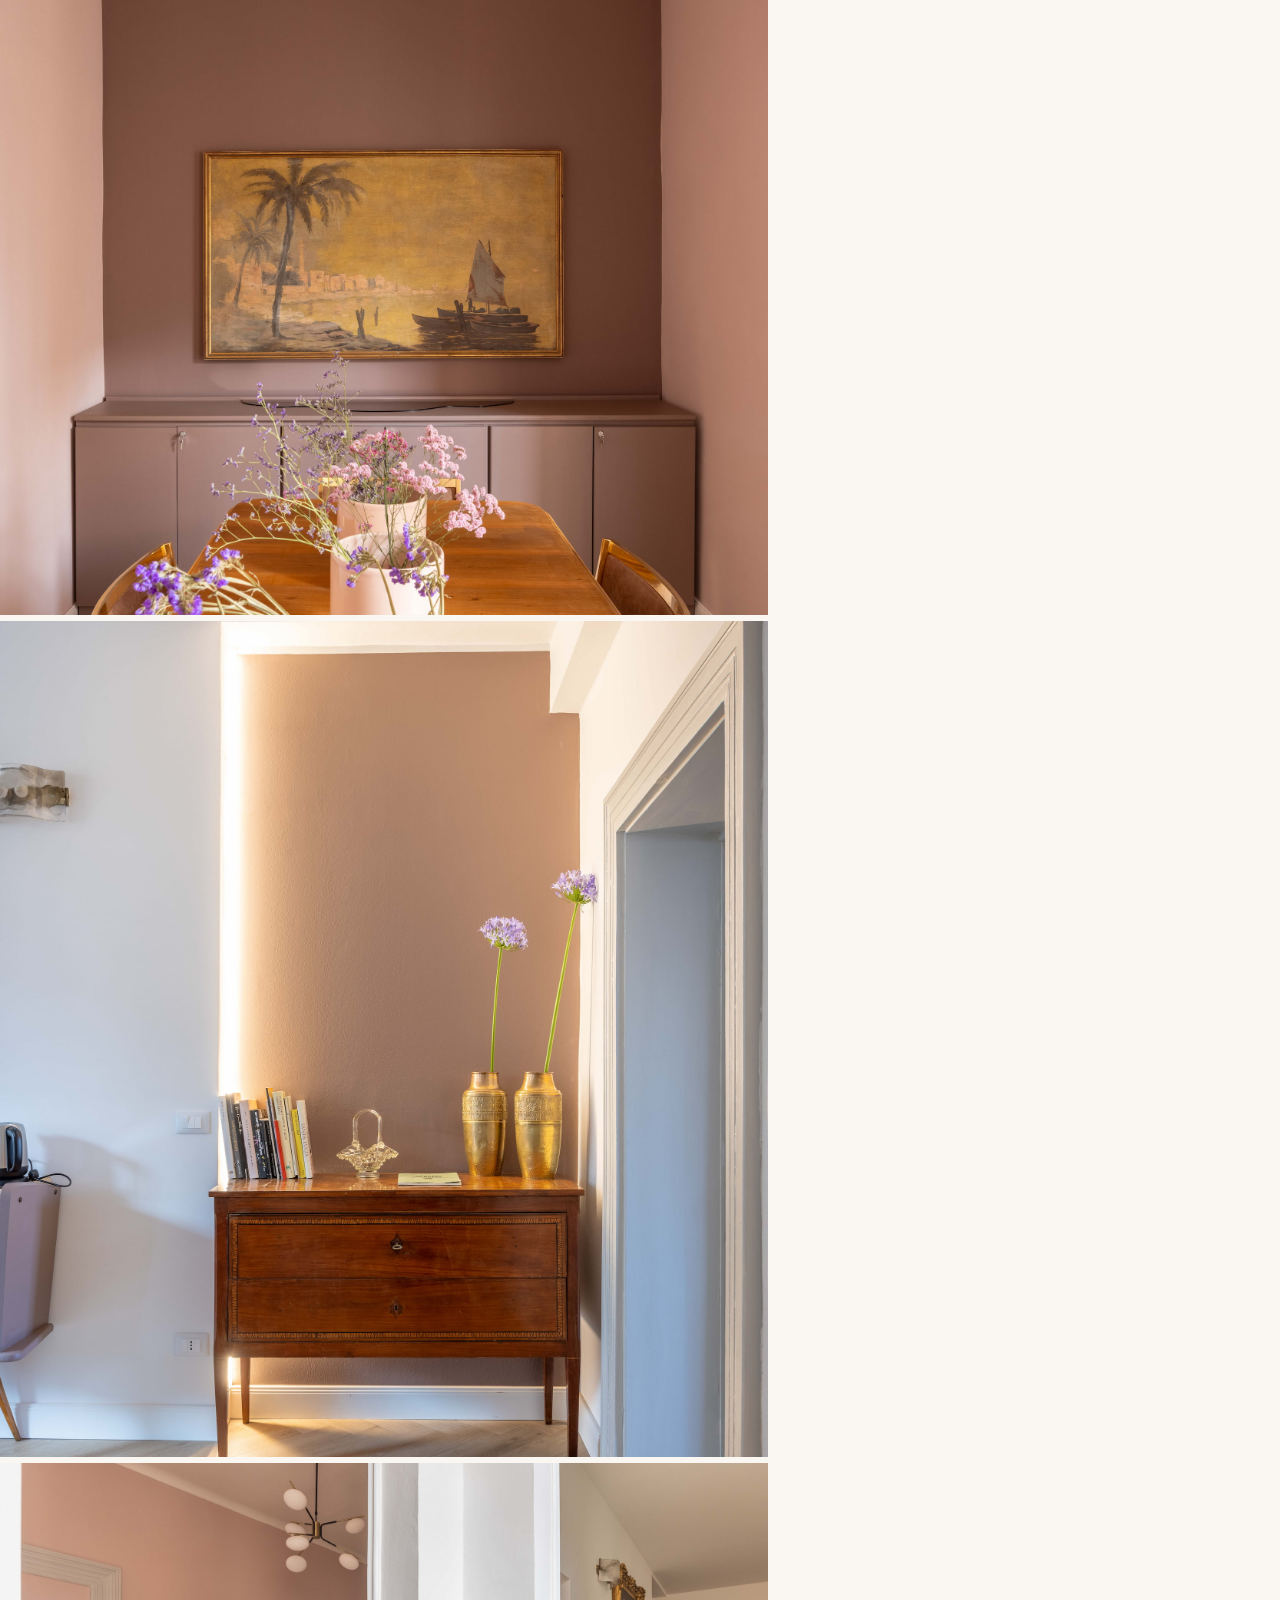
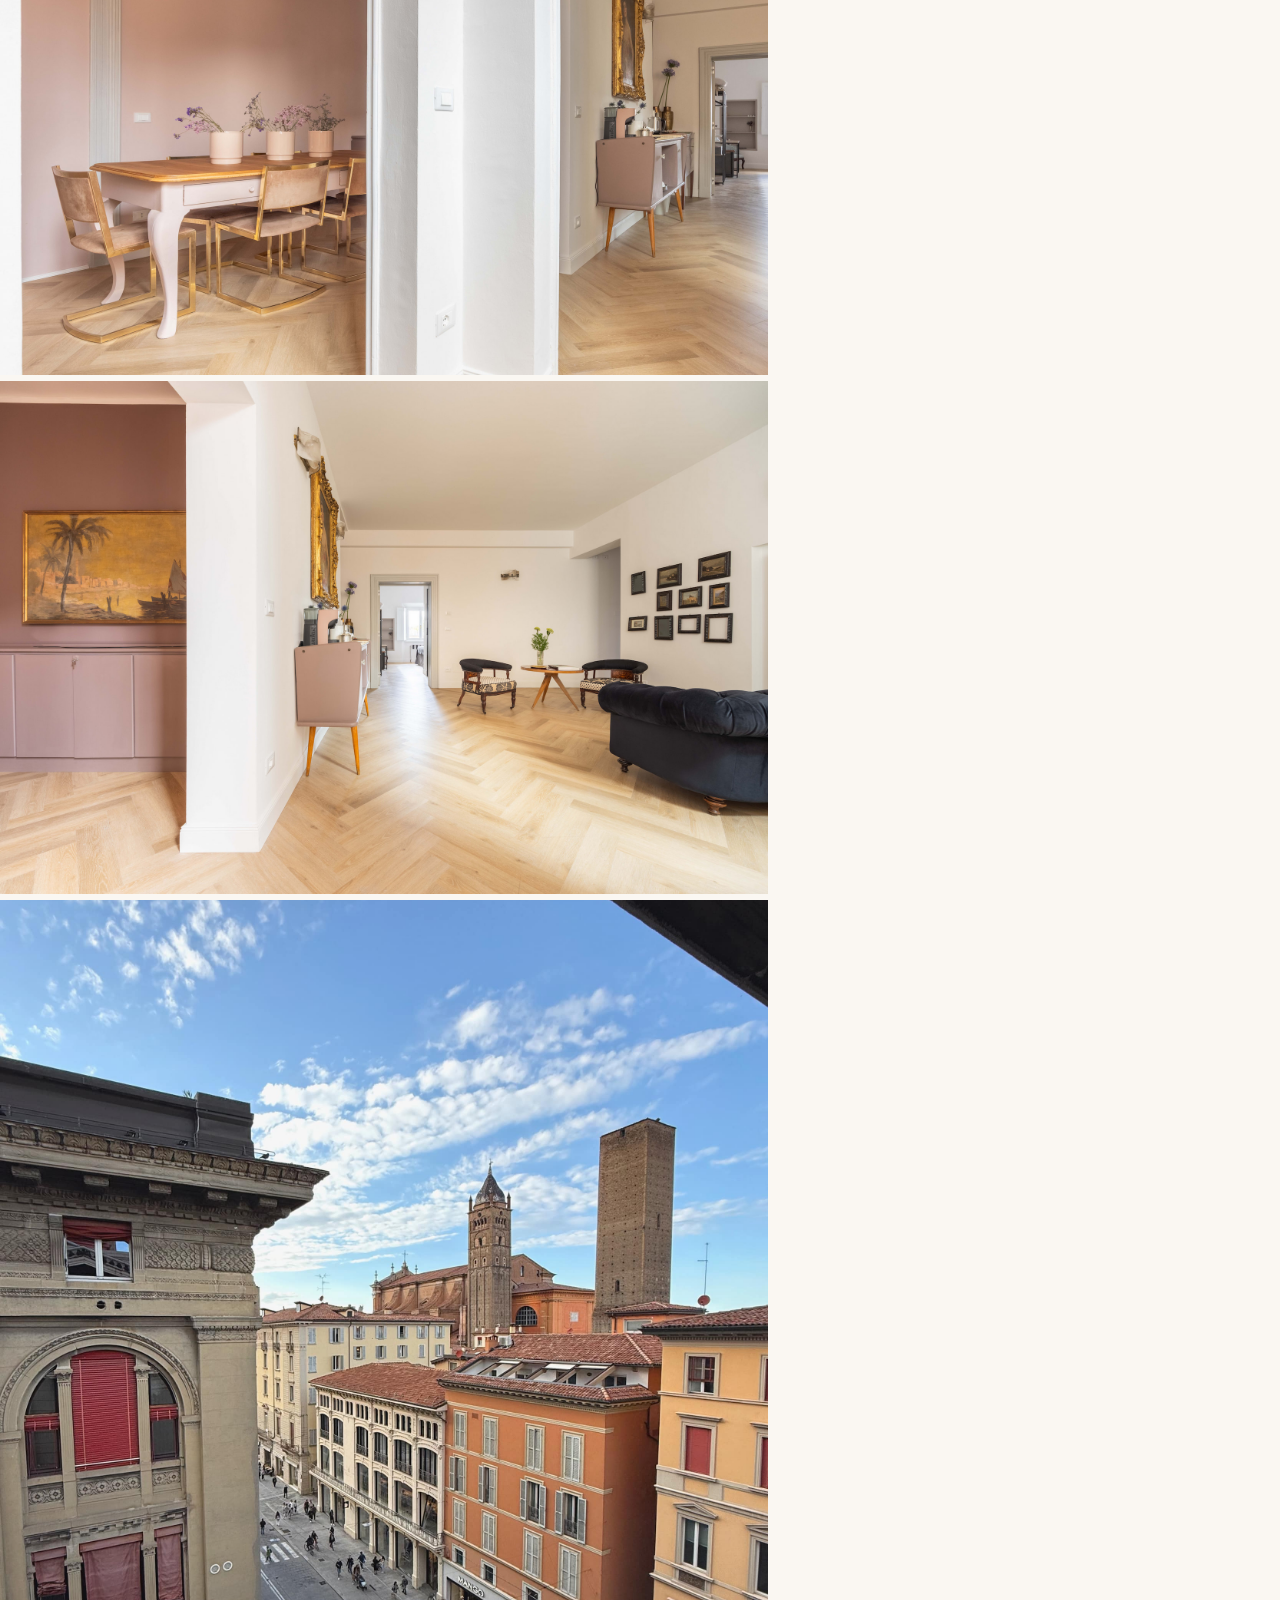
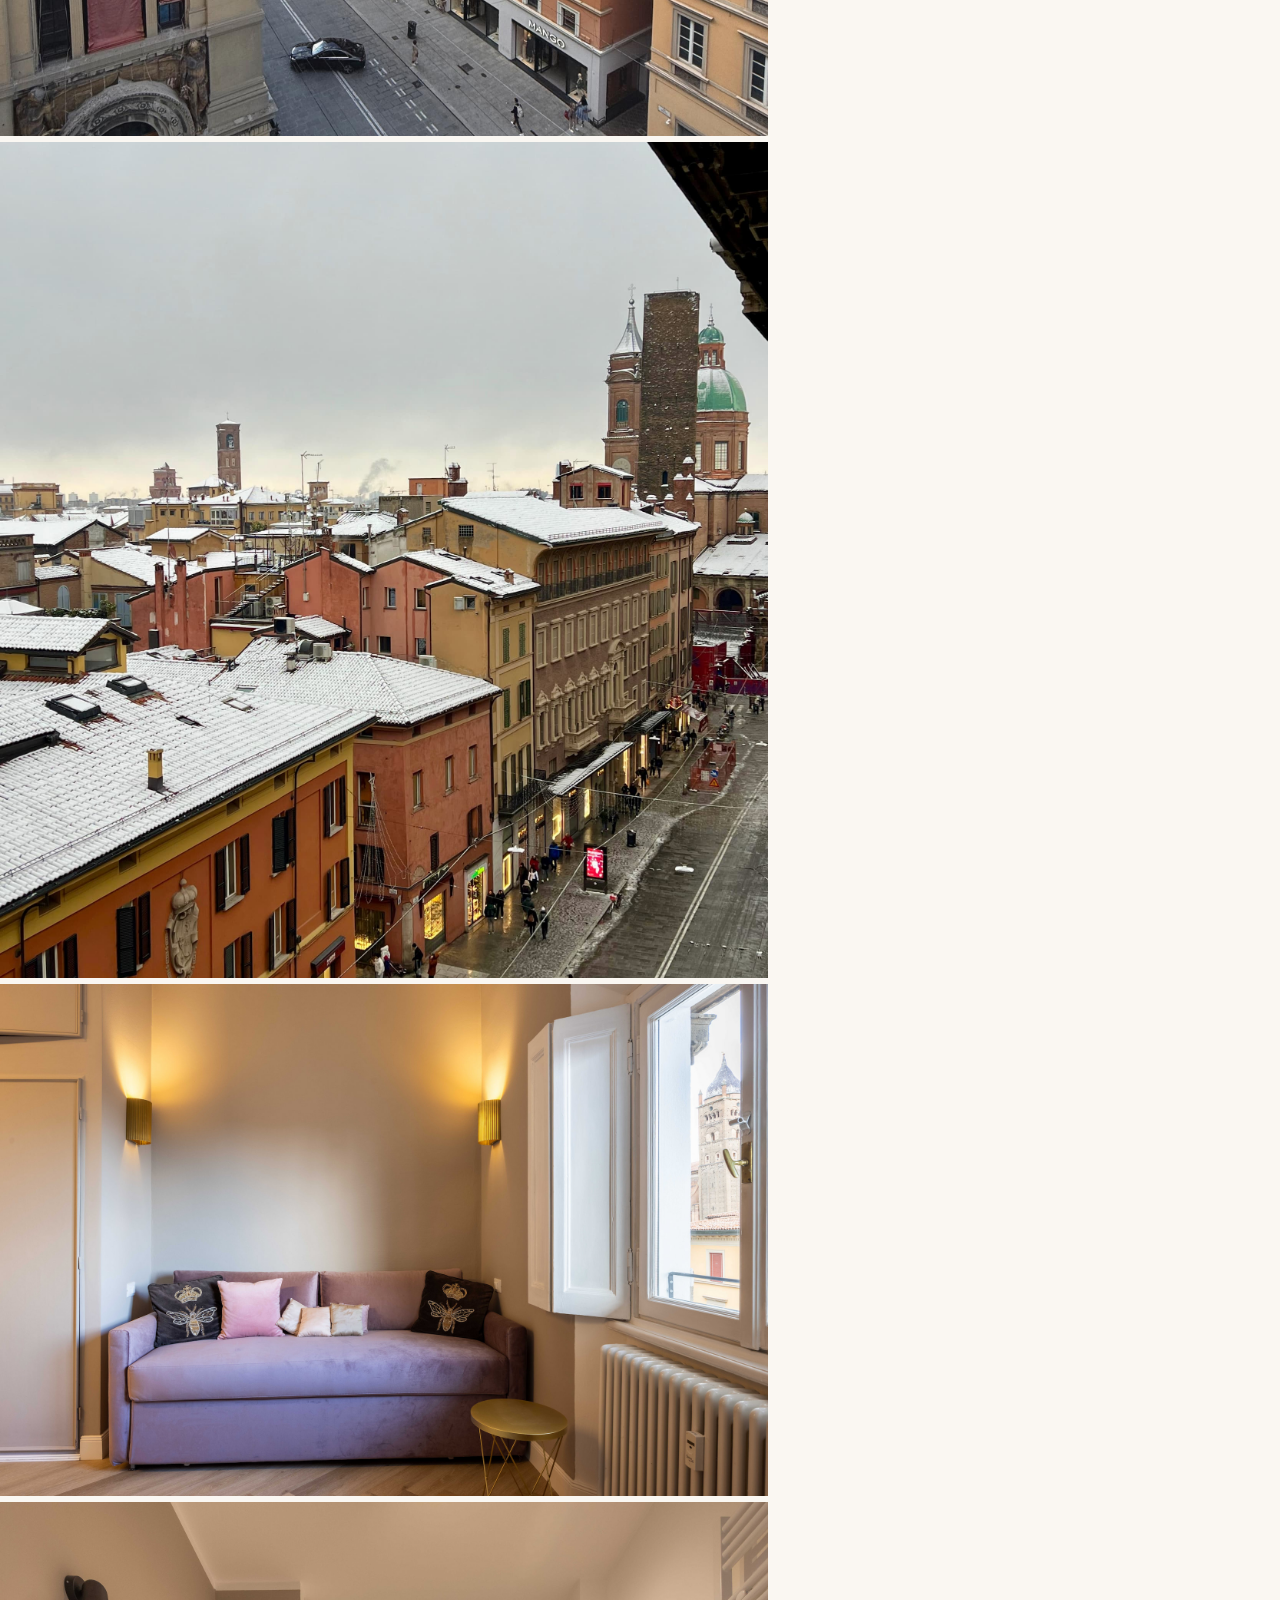
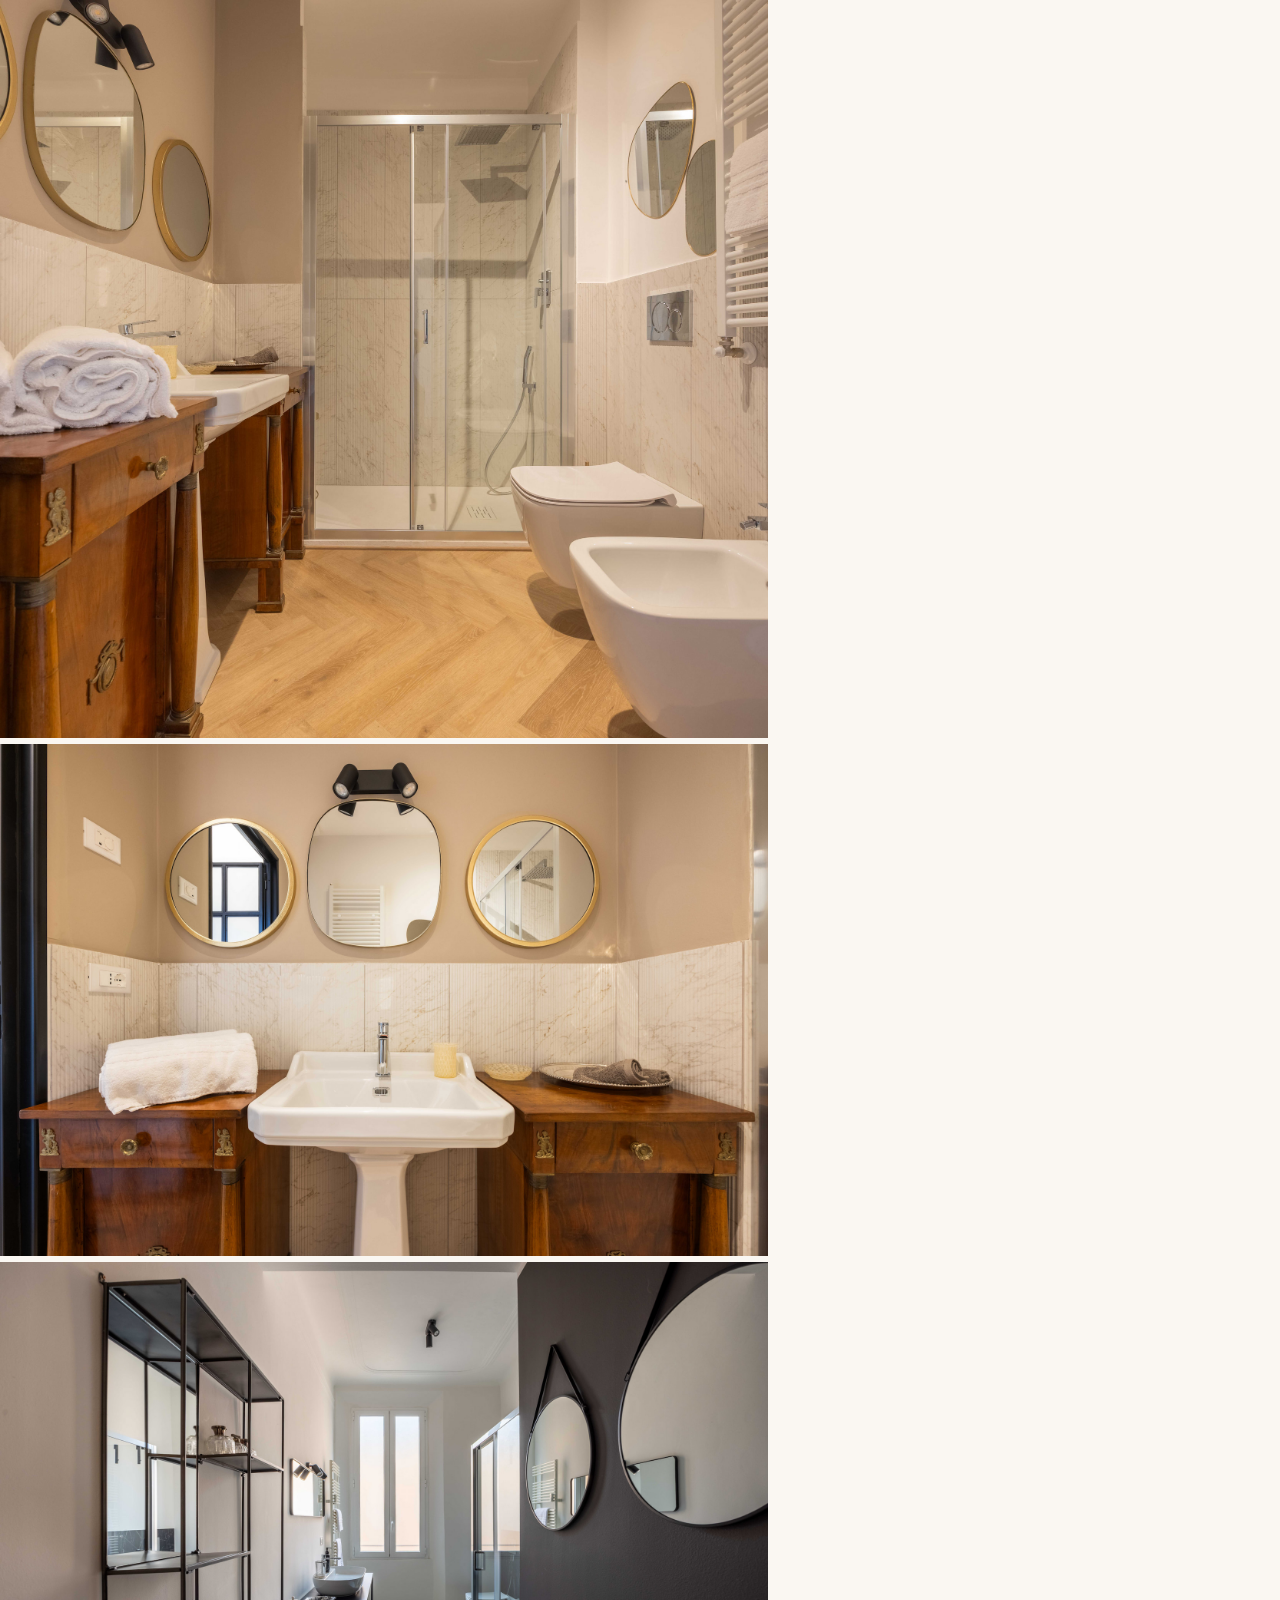
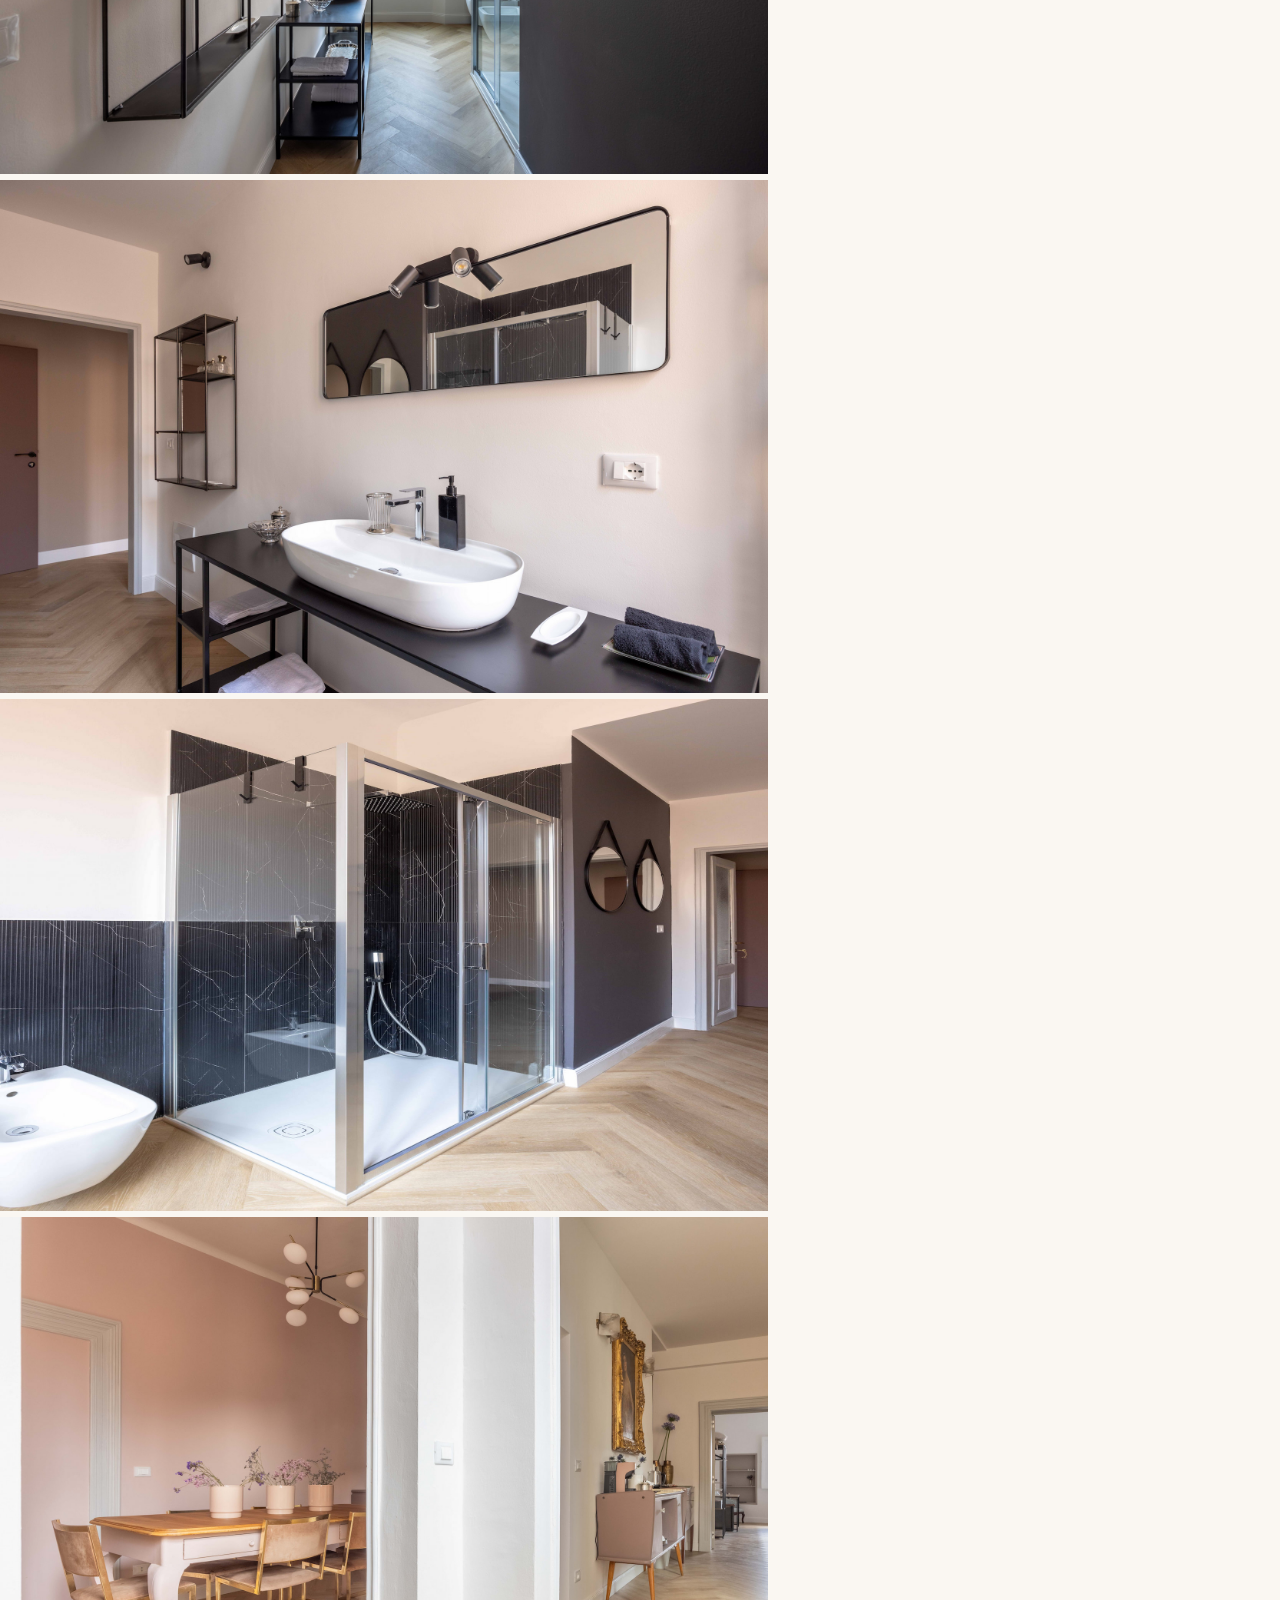
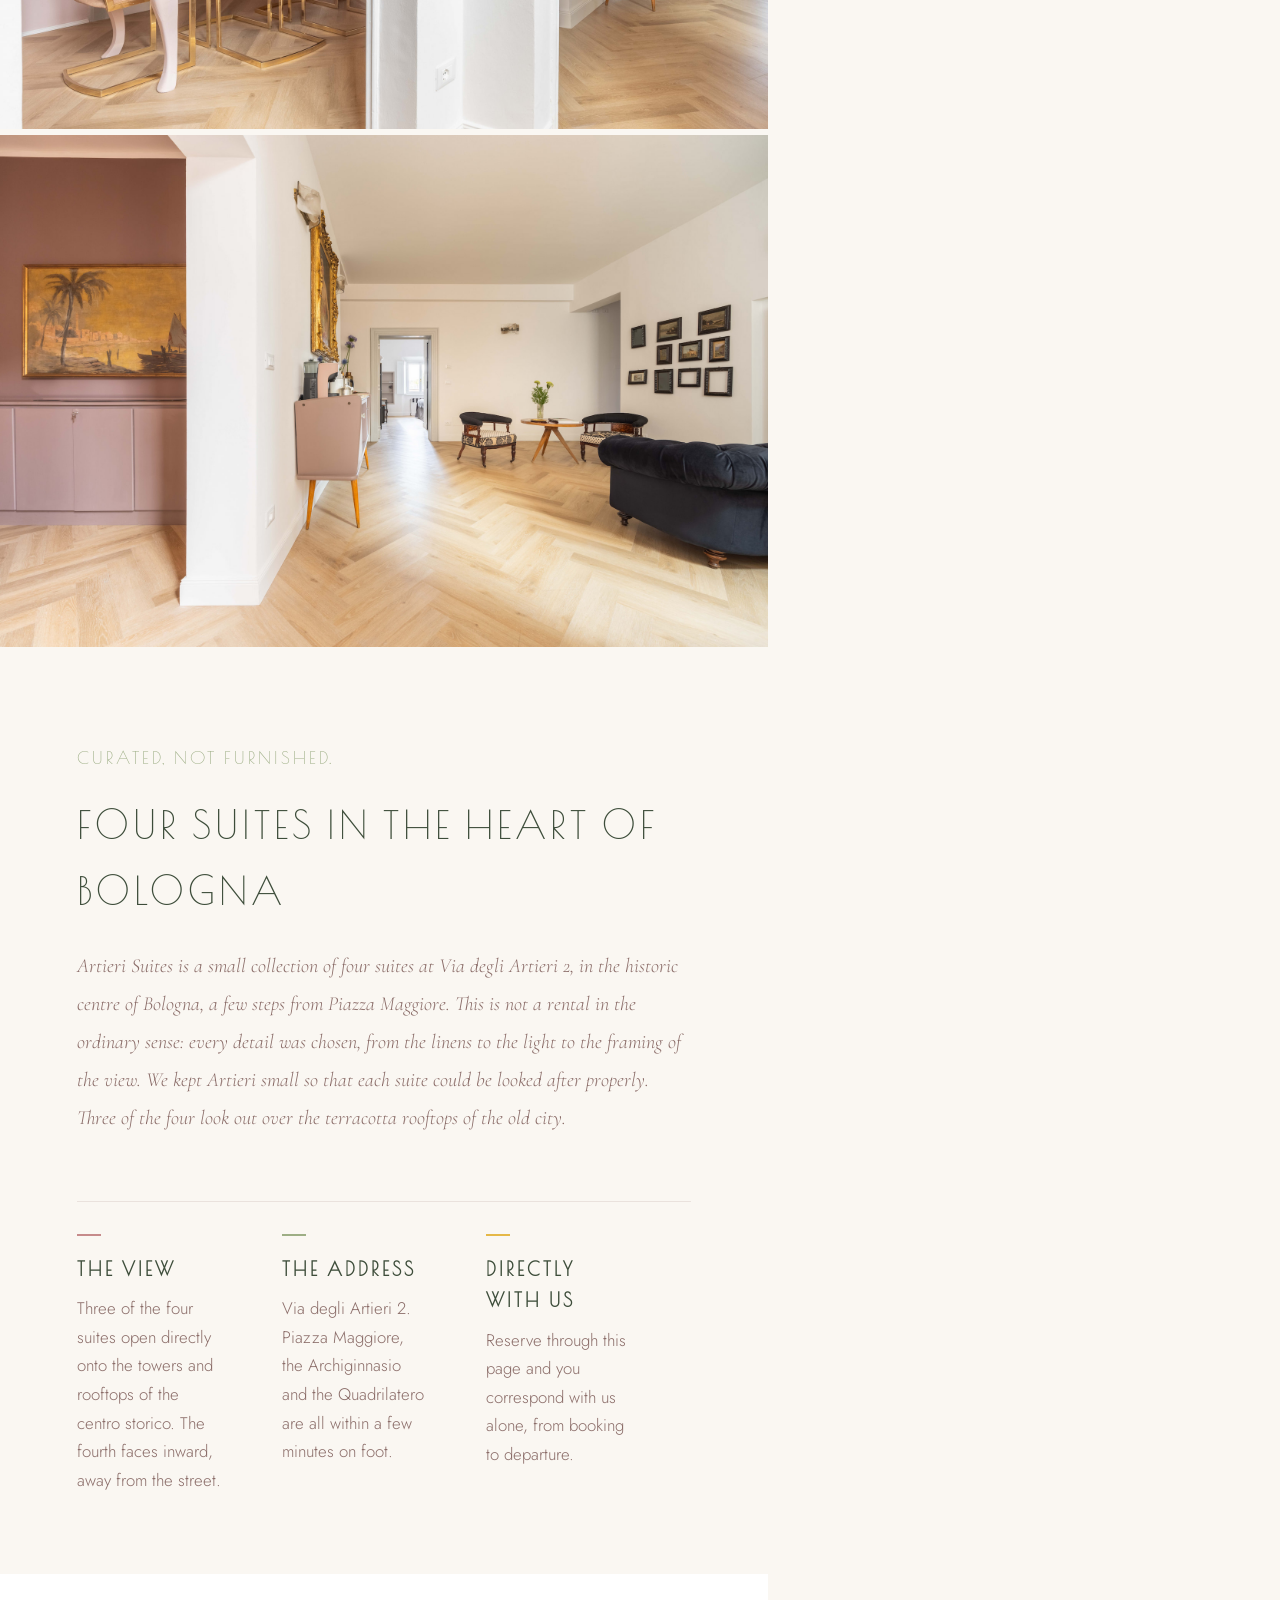
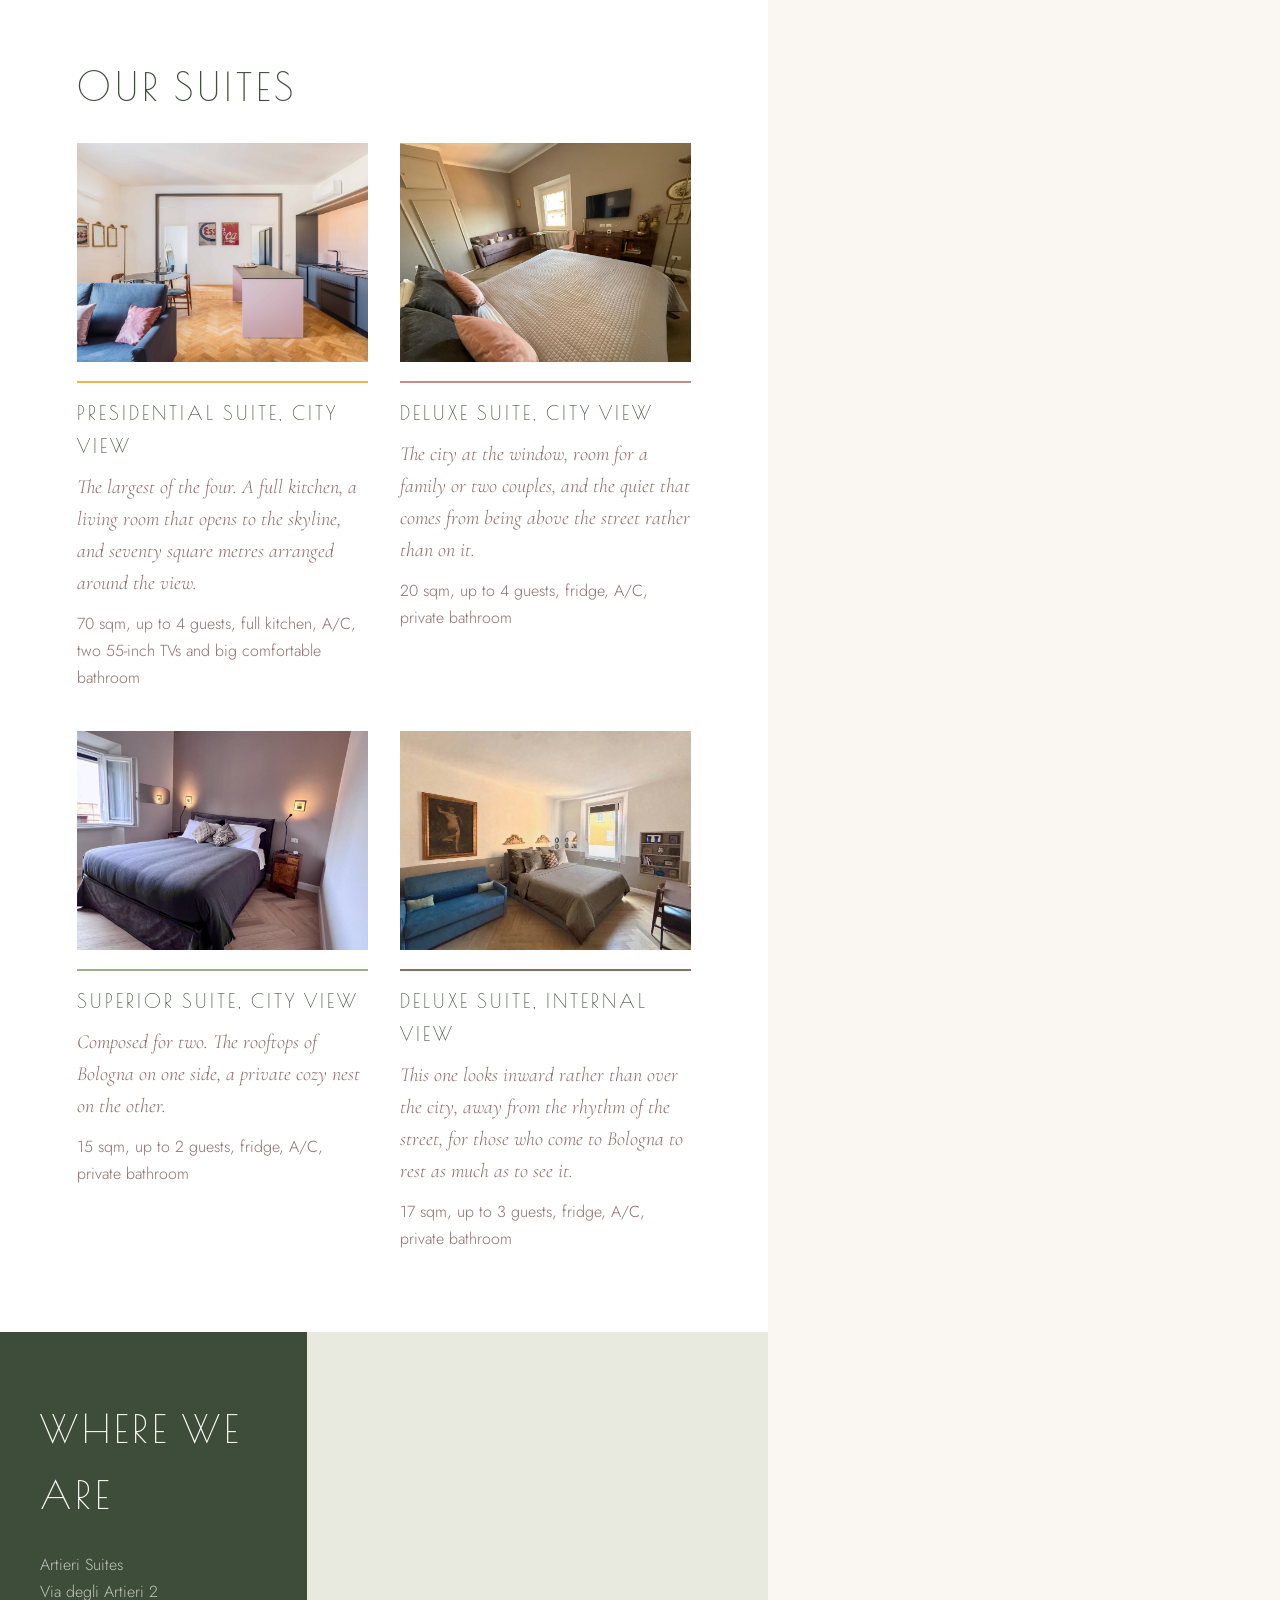
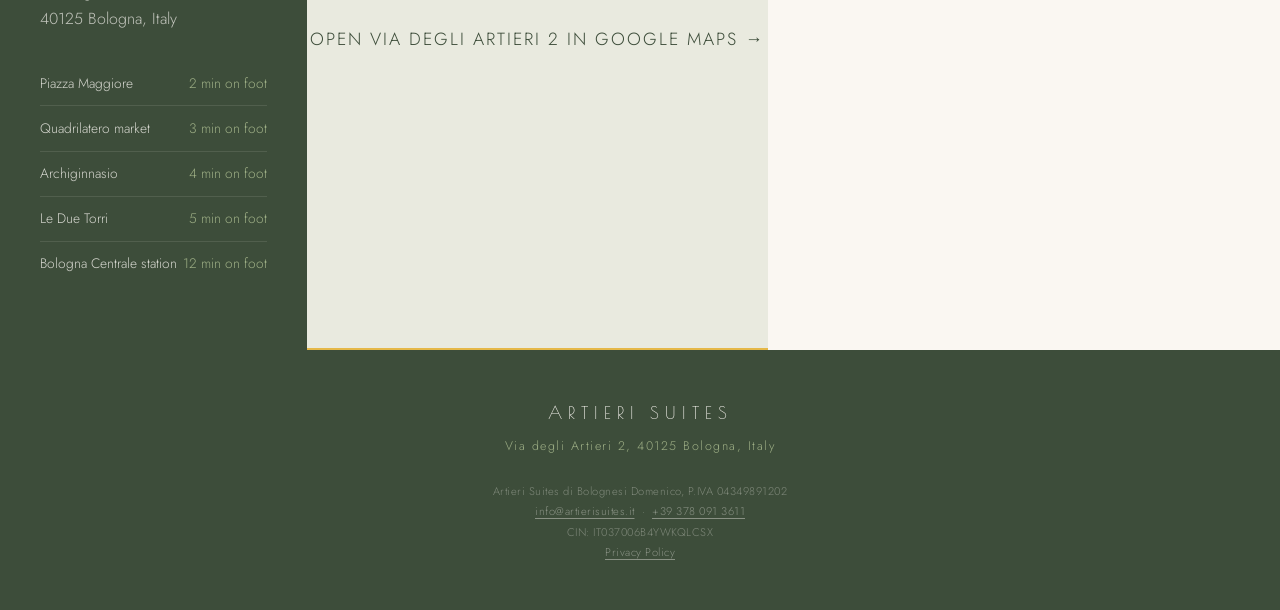
==== commit ac529b23: "Update index.html" ====
--- a/index.html
+++ b/index.html
@@ -50,7 +50,7 @@
 
   <!-- Indirizzo ufficiale della pagina: evita che il sito risulti
        duplicato fra dominio e indirizzo di anteprima Vercel -->
-  <link rel="canonical" href="https://artierisuitesbologna.com/">
+  <link rel="canonical" href="https://www.artierisuitesbologna.com/">
 
   <!-- ==========================================================
        Anteprima quando il link viene condiviso (WhatsApp, social)
@@ -59,10 +59,10 @@
        ========================================================== -->
   <meta property="og:type" content="website">
   <meta property="og:site_name" content="Artieri Suites">
-  <meta property="og:url" content="https://artierisuitesbologna.com/">
+  <meta property="og:url" content="https://www.artierisuitesbologna.com/">
   <meta property="og:title" content="Artieri Suites, Piazza Maggiore | Save with a Direct Booking">
   <meta property="og:description" content="Four suites in Bologna's historic centre, a short walk from Piazza Maggiore.">
-  <meta property="og:image" content="https://artierisuitesbologna.com/assets/images/photo-01.jpg">
+  <meta property="og:image" content="https://www.artierisuitesbologna.com/assets/images/photo-01.jpg">
   <meta property="og:locale" content="en_GB">
   <meta name="twitter:card" content="summary_large_image">
 
@@ -89,8 +89,8 @@
     "@type": "LodgingBusiness",
     "name": "Artieri Suites, Piazza Maggiore",
     "description": "A small collection of four suites in Bologna's historic centre, a short walk from Piazza Maggiore.",
-    "url": "https://artierisuitesbologna.com/",
-    "image": "https://artierisuitesbologna.com/assets/images/photo-01.jpg",
+    "url": "https://www.artierisuitesbologna.com/",
+    "image": "https://www.artierisuitesbologna.com/assets/images/photo-01.jpg",
     "telephone": "+39 378 091 3611",
     "email": "info@artierisuites.it",
     "numberOfRooms": 4,
@@ -198,6 +198,21 @@
       display: block;
       width: 100%;
       margin: 0;
+    }
+
+    /* Il salto da "Book Now" si ferma sotto la barra di navigazione fissa */
+    #book { scroll-margin-top: 64px; }
+
+    /* Evidenziazione del widget quando si clicca "Book Now":
+       un bordo senape che compare e svanisce in poco più di un secondo */
+    .be-widget-wrap.is-highlighted {
+      animation: bookPulse 1.6s ease-out;
+    }
+
+    @keyframes bookPulse {
+      0%   { box-shadow: 0 0 0 0 rgba(229, 184, 72, 0); }
+      20%  { box-shadow: 0 0 0 3px rgba(229, 184, 72, 0.95); }
+      100% { box-shadow: 0 0 0 0 rgba(229, 184, 72, 0); }
     }
 
     .booking-note {
@@ -498,6 +513,7 @@
     /* ===== Per chi ha disattivato le animazioni nel sistema ===== */
     @media (prefers-reduced-motion: reduce) {
       .photo-stream img { transition: none; }
+      .be-widget-wrap.is-highlighted { animation: none; outline: 3px solid var(--mustard); }
     }
   </style>
 </head>
@@ -799,6 +815,34 @@
     /* Avvia il caricamento delle foto della colonna sinistra */
     loadPhotos(document.getElementById('photoStream'), 'photo-', { alt: 'Artieri Suites, Bologna' });
 
+    /* "Book Now": porta l'utente al widget di prenotazione.
+       Su desktop il pannello è già visibile, quindi lo evidenziamo;
+       su tablet e telefono scorriamo fino al pannello. */
+    (function () {
+      var panel = document.getElementById('book');
+      var wrap = panel && panel.querySelector('.be-widget-wrap');
+      if (!panel || !wrap) return;
+
+      var isNarrow = window.matchMedia('(max-width: 1023px)');
+      var reduced = window.matchMedia('(prefers-reduced-motion: reduce)');
+
+      document.querySelectorAll('a[href="#book"]').forEach(function (link) {
+        link.addEventListener('click', function (e) {
+          e.preventDefault();
+
+          if (isNarrow.matches) {
+            panel.scrollIntoView({ behavior: reduced.matches ? 'auto' : 'smooth', block: 'start' });
+          }
+
+          /* Riavvia l'animazione anche se si clicca più volte */
+          wrap.classList.remove('is-highlighted');
+          void wrap.offsetWidth;
+          wrap.classList.add('is-highlighted');
+          setTimeout(function () { wrap.classList.remove('is-highlighted'); }, 1800);
+        });
+      });
+    })();
+
     /* Chiude il menu dopo che si è toccata una voce, su telefono */
     document.querySelectorAll('.nav-links a').forEach(function (a) {
       a.addEventListener('click', function () { document.querySelector('.nav-links').classList.remove('open'); });
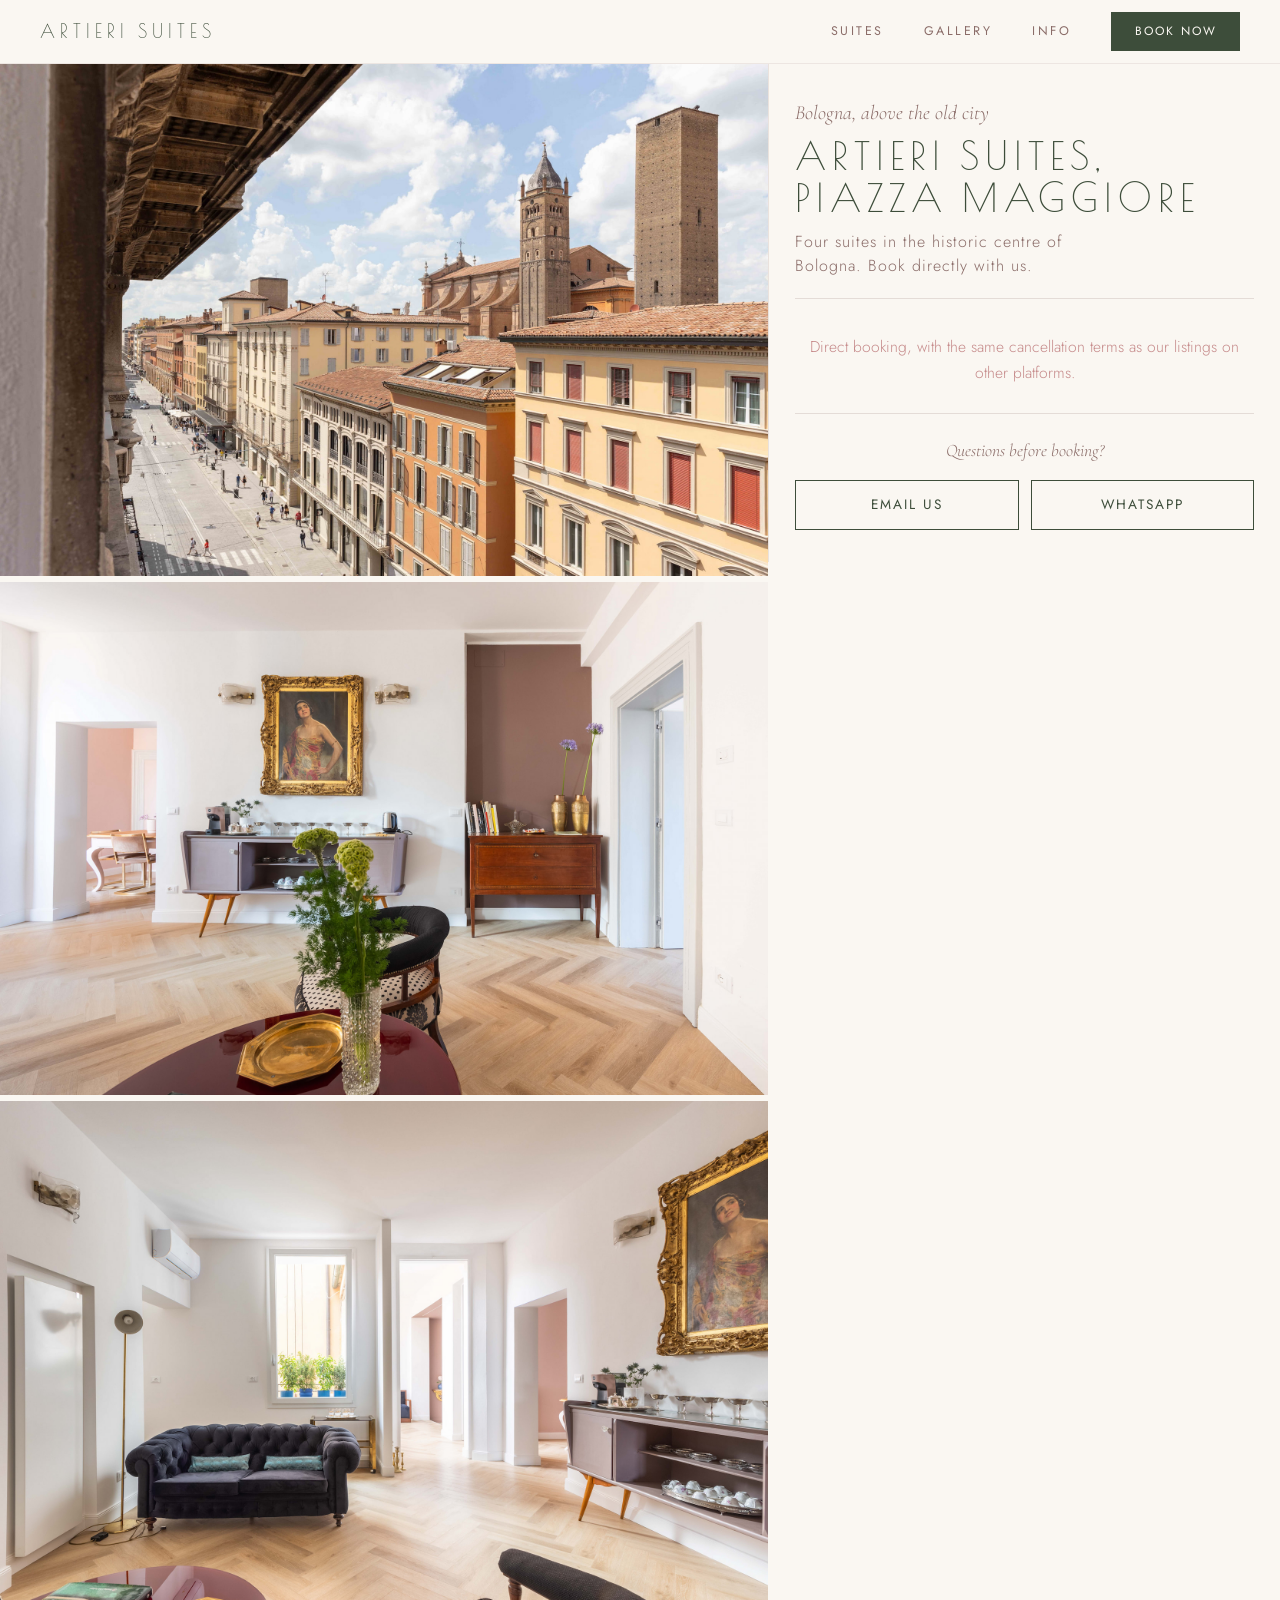
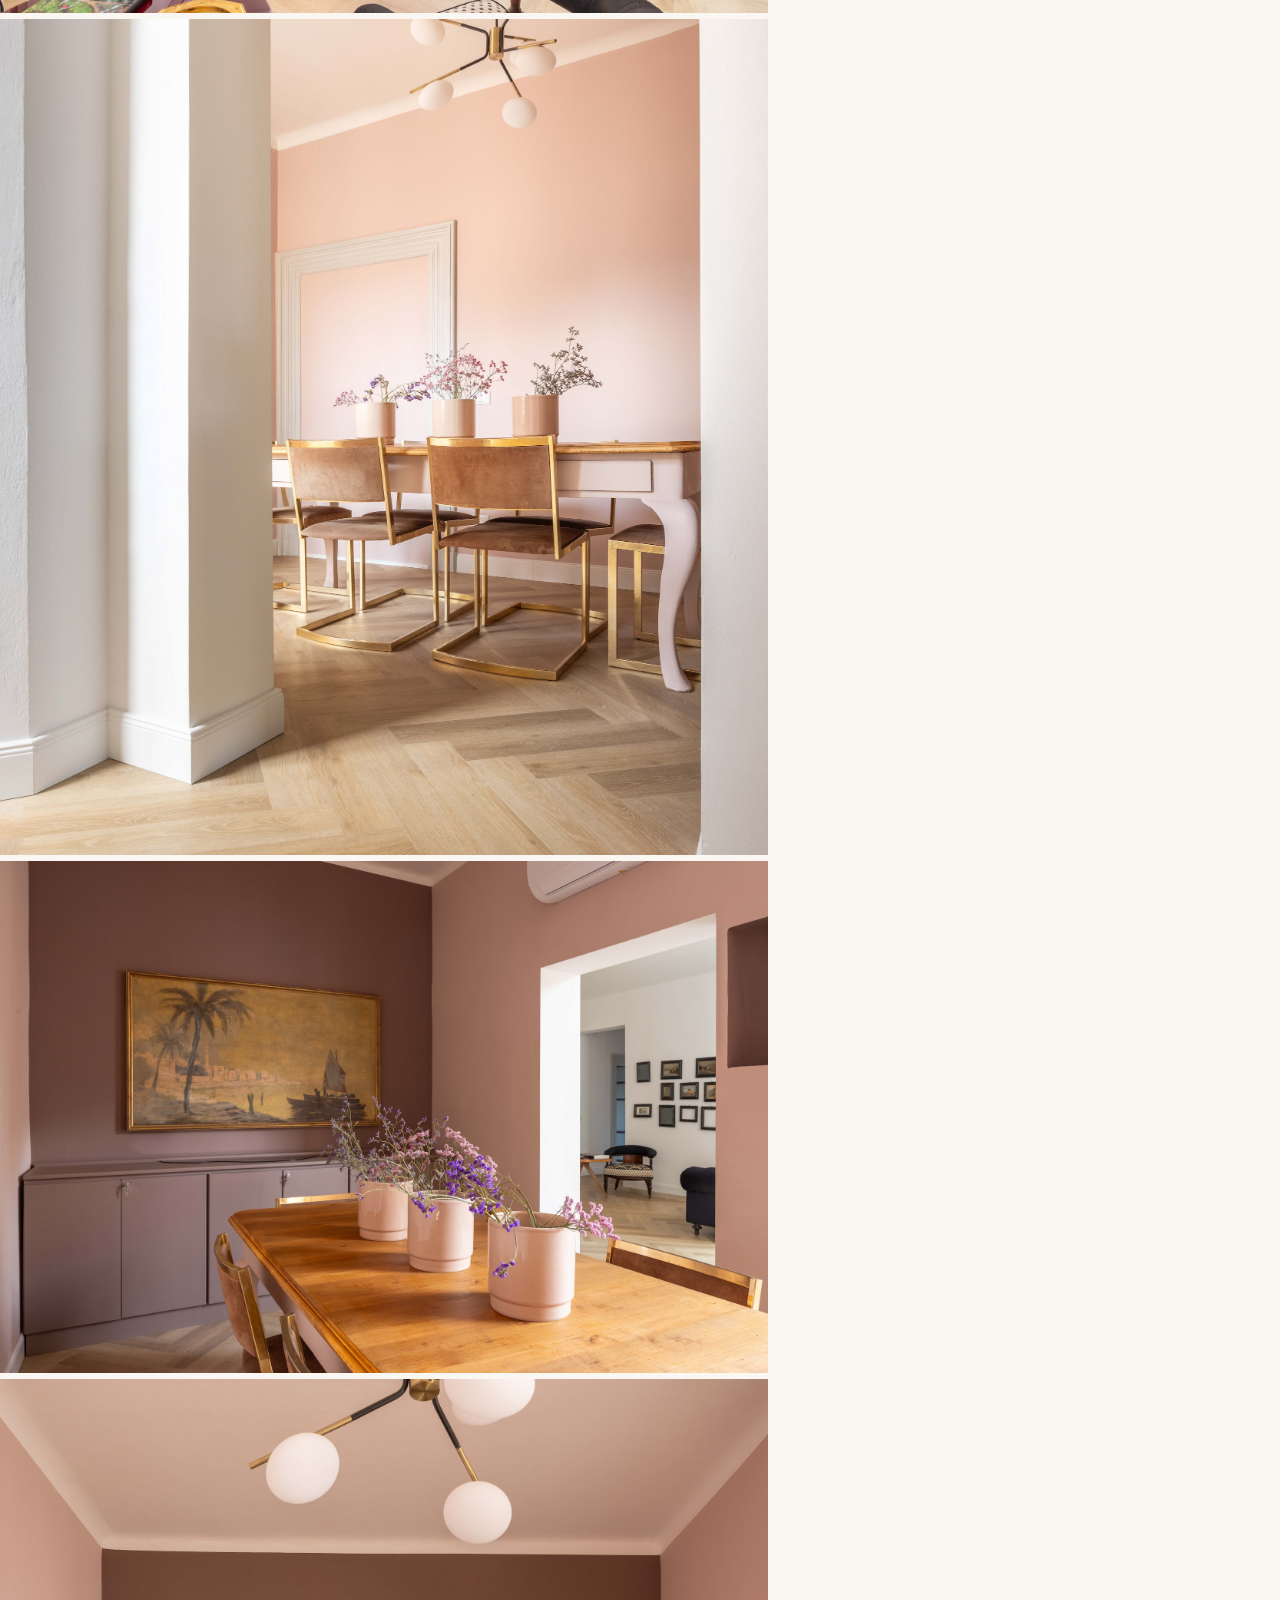
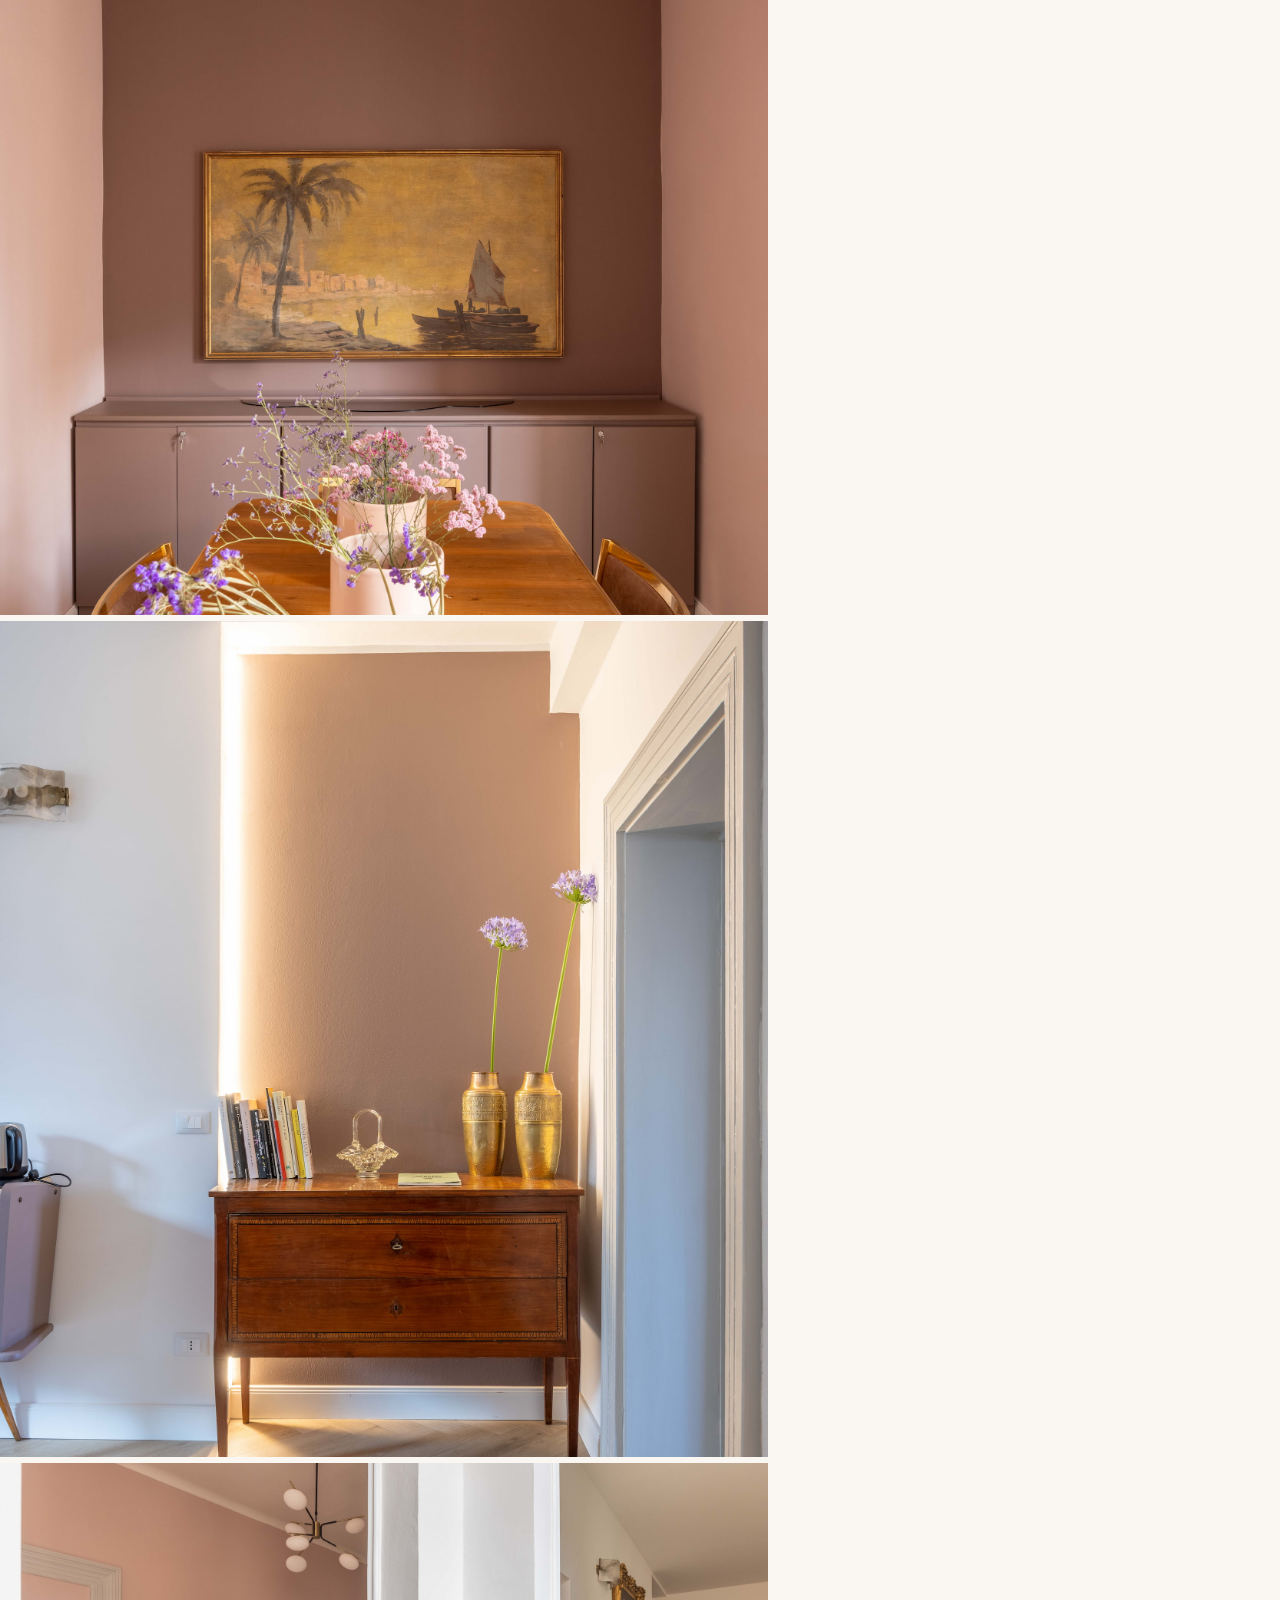
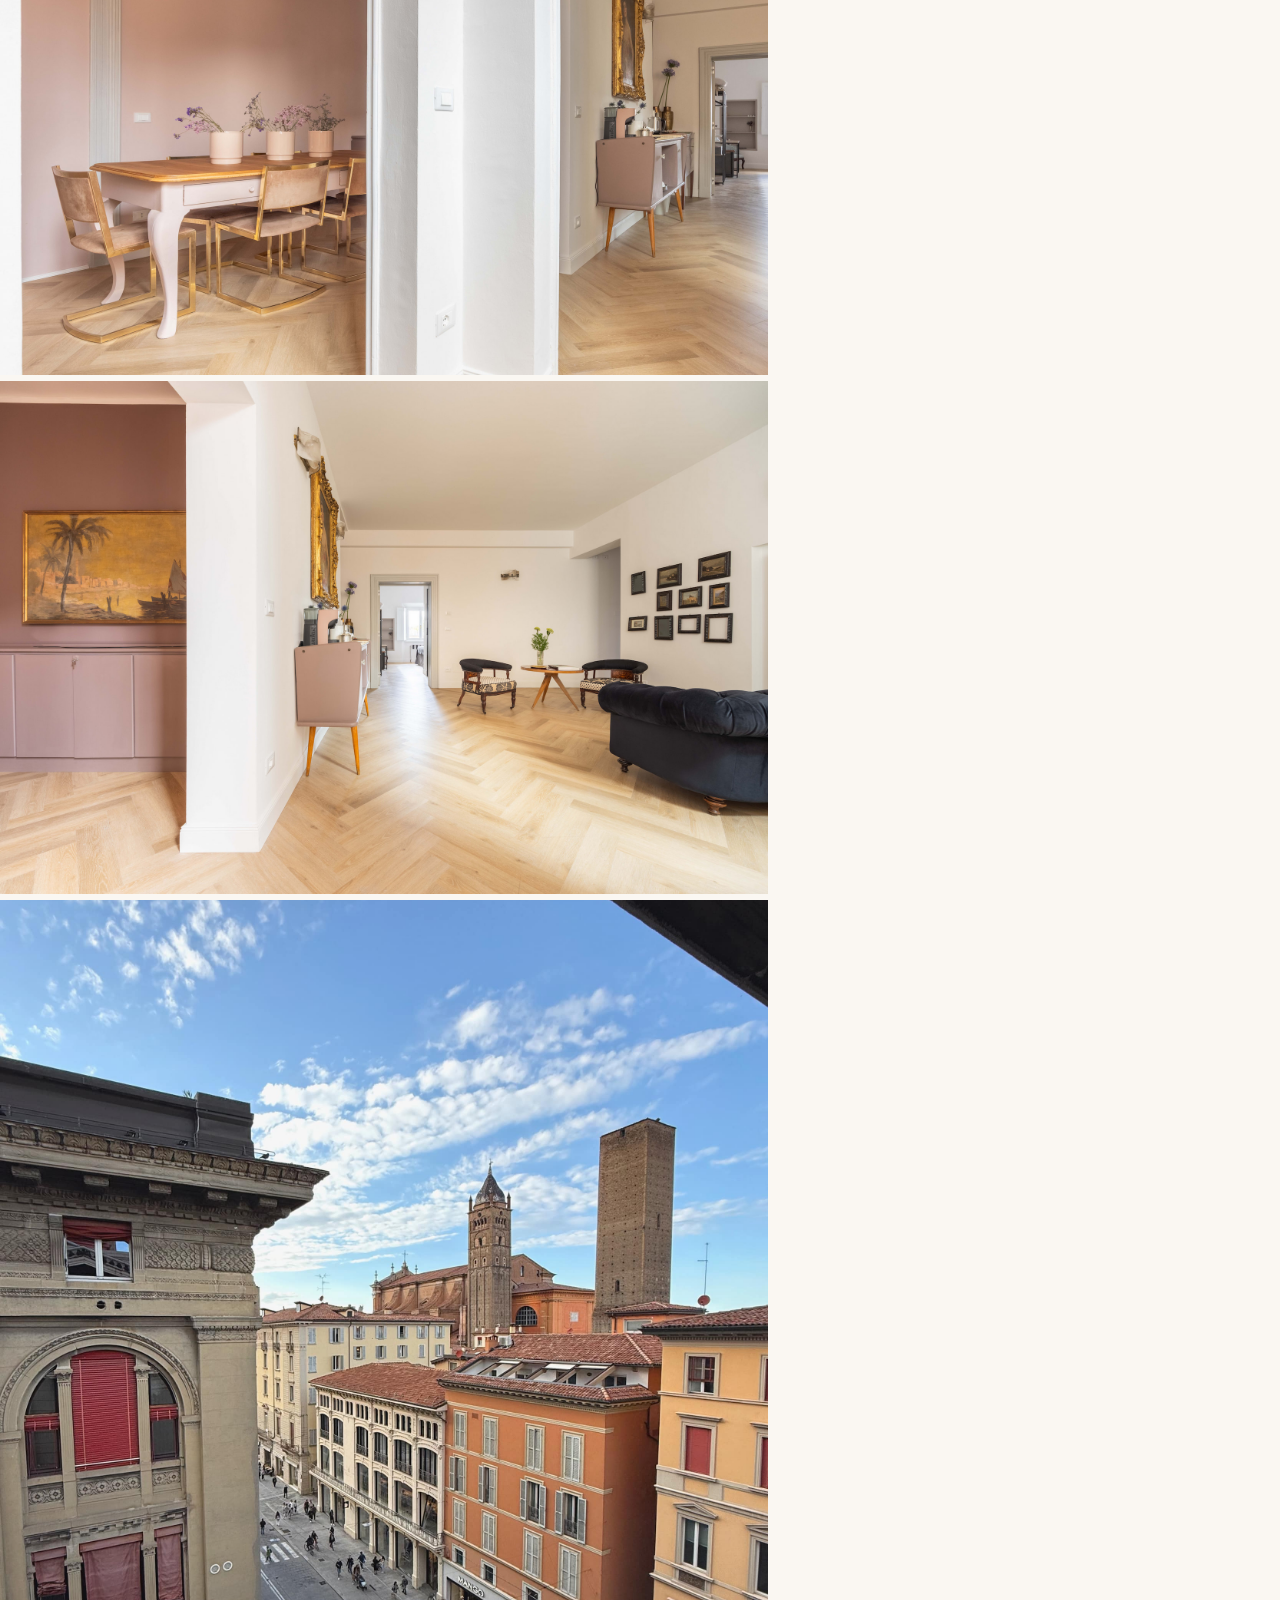
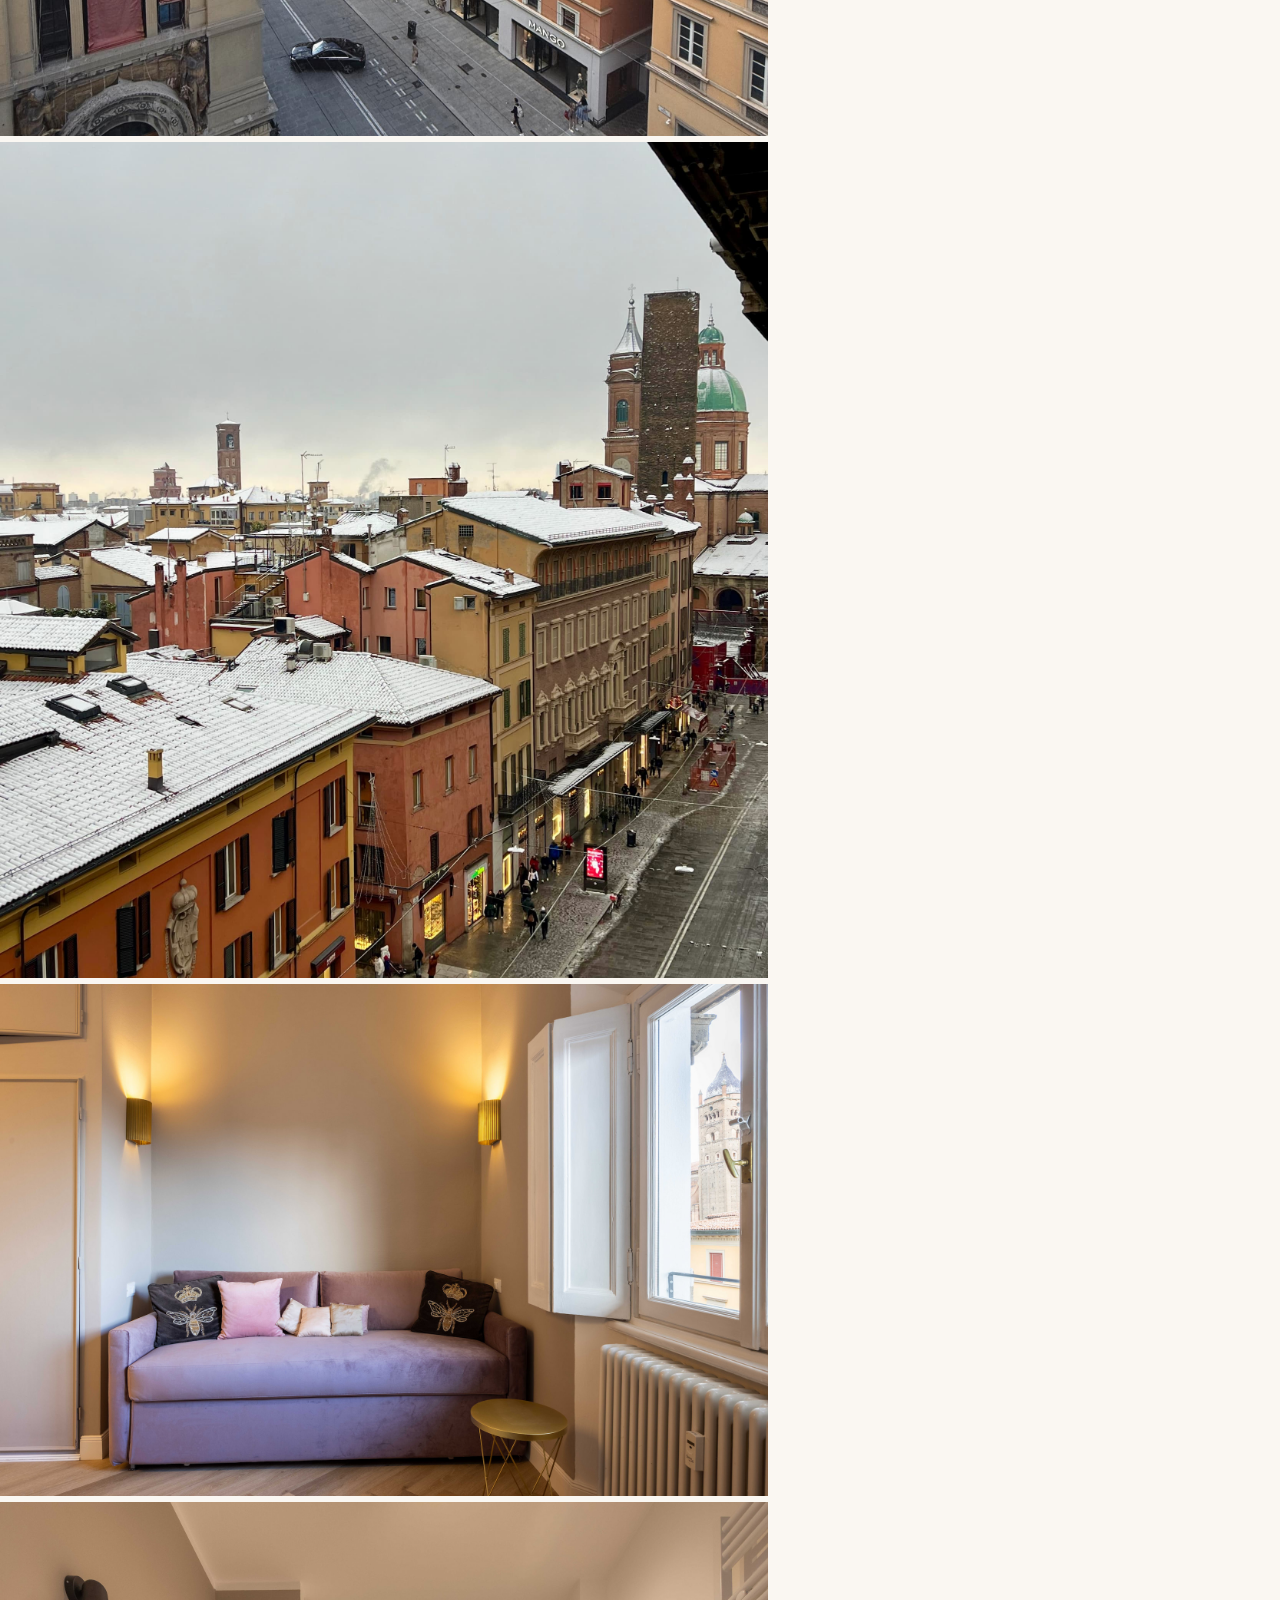
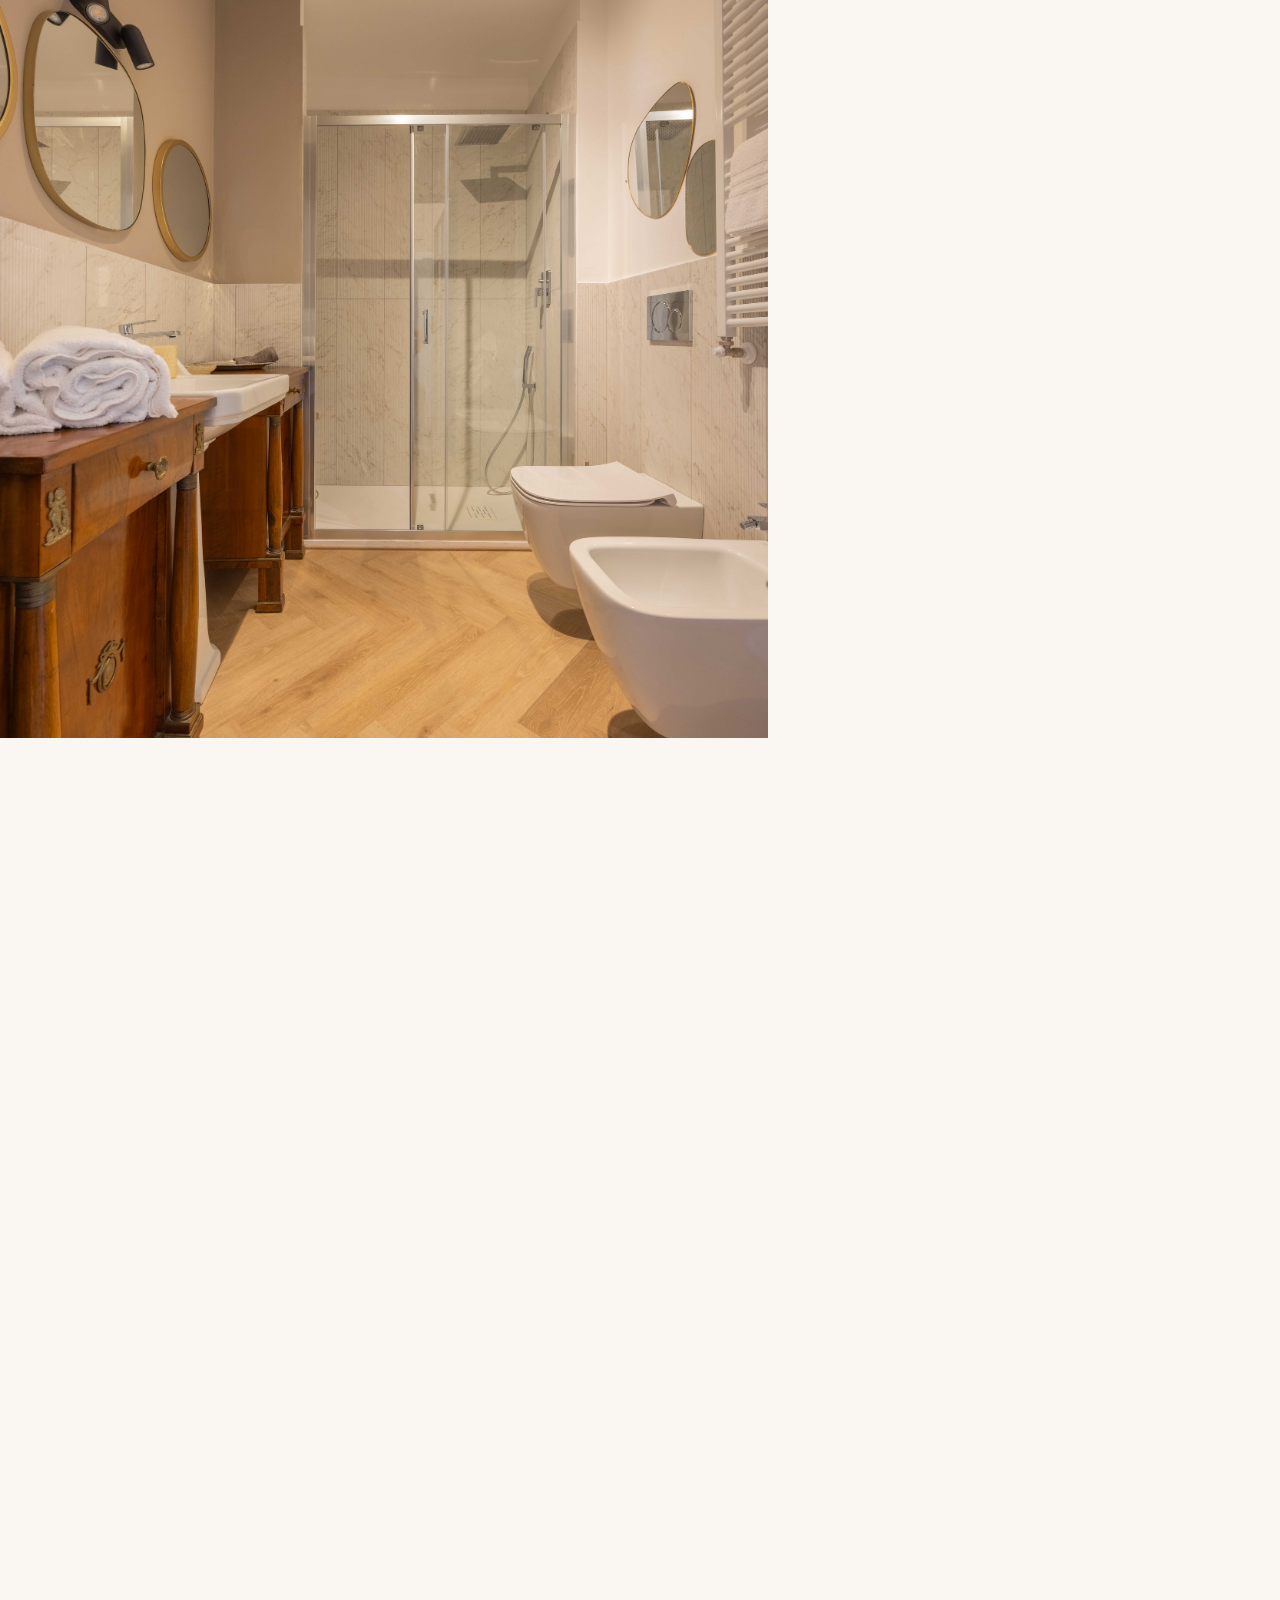
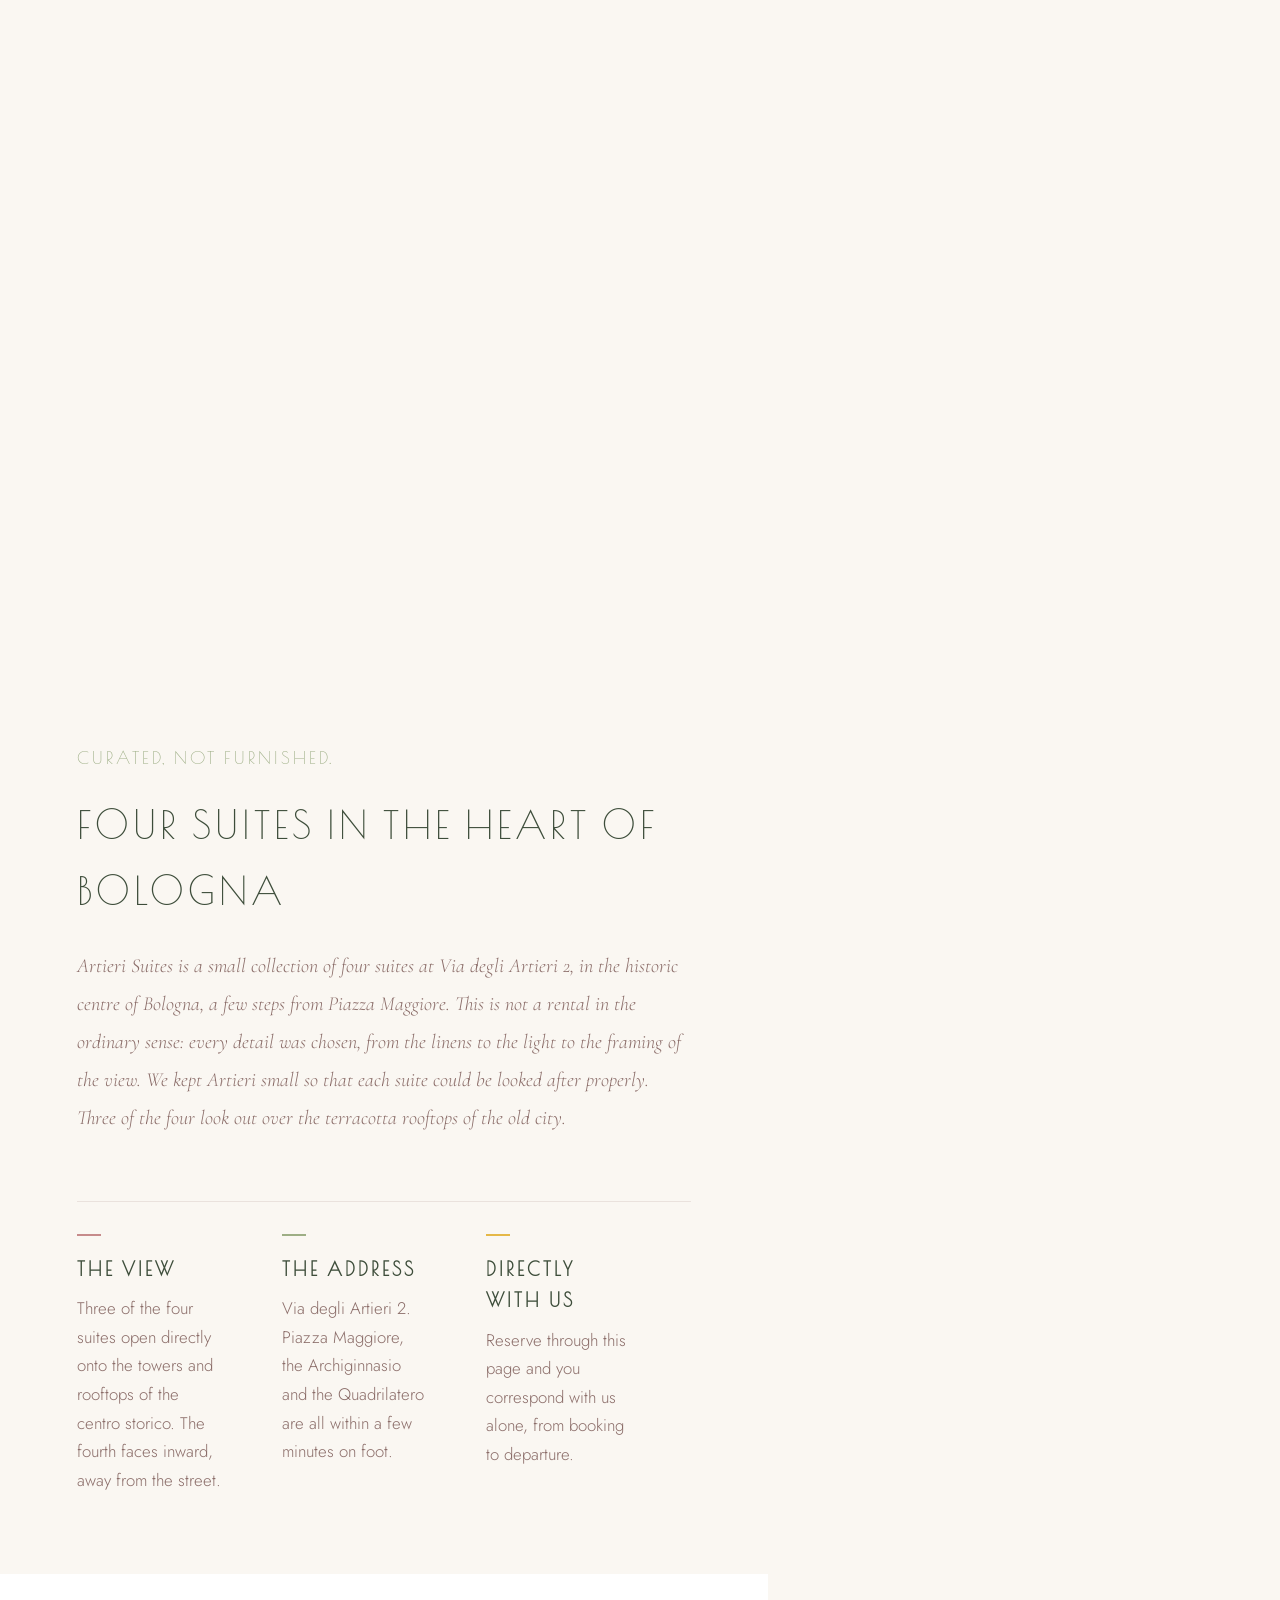
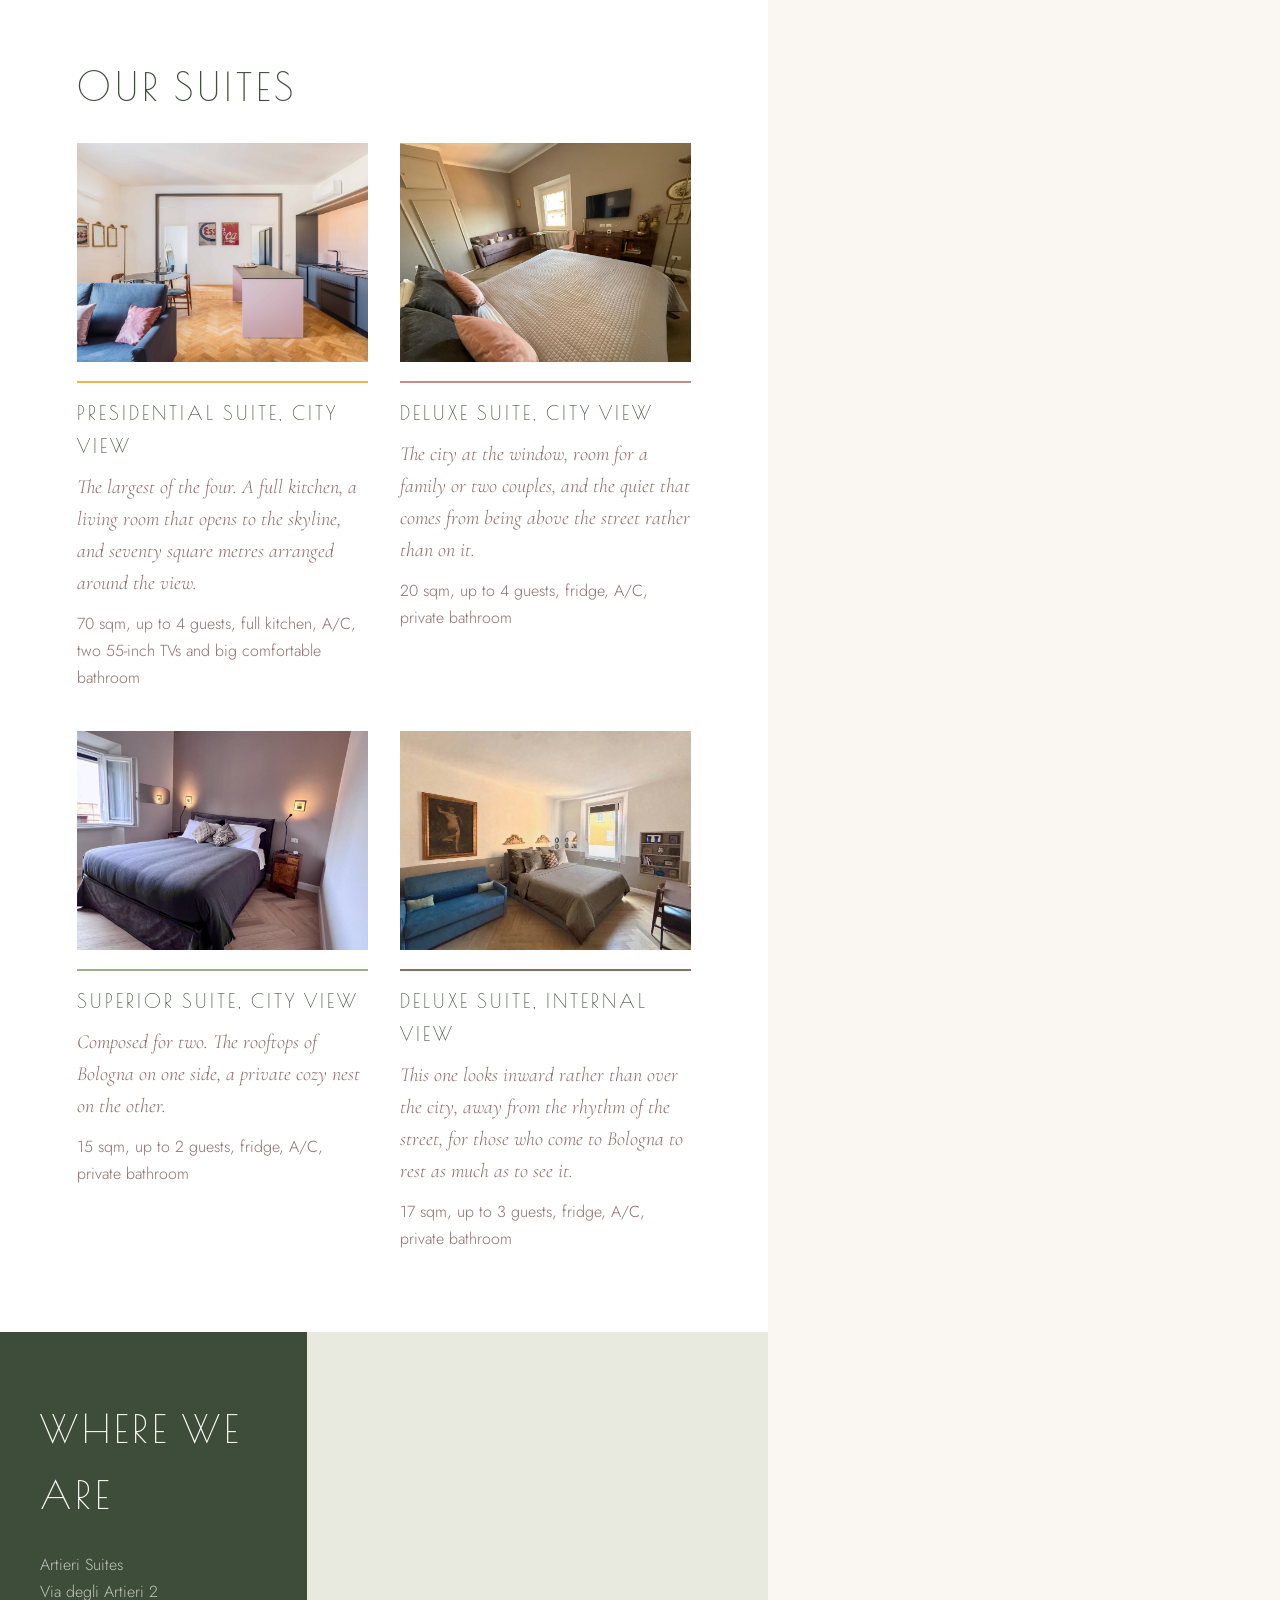
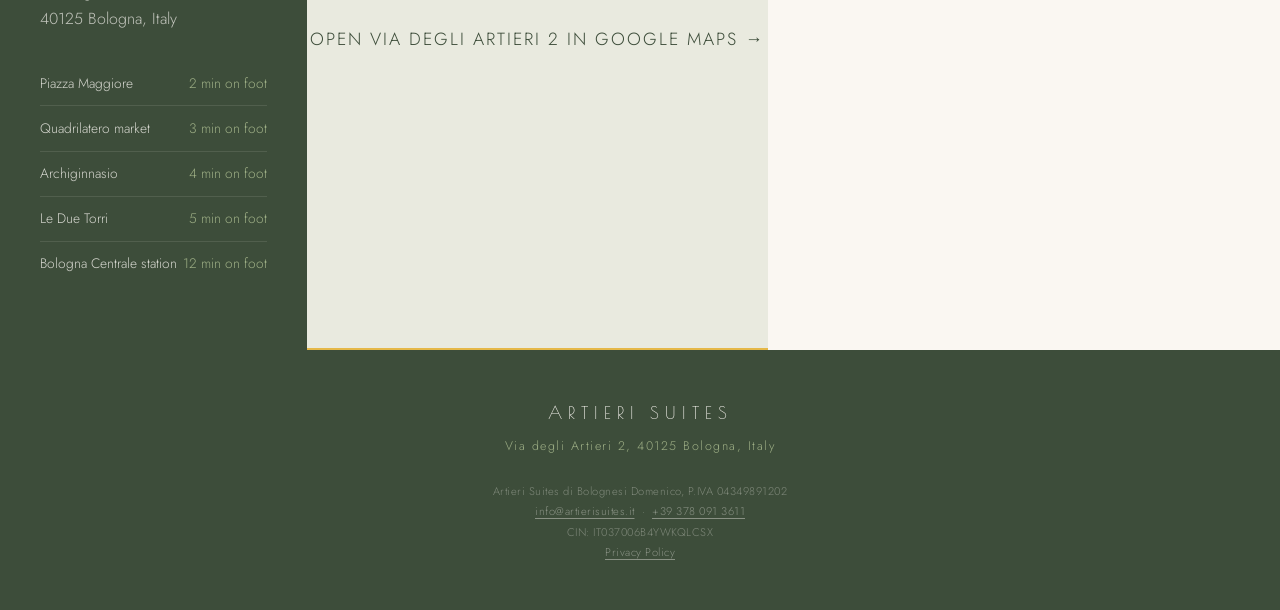
==== commit 4c6ff6ee: "Update index.html" ====
--- a/index.html
+++ b/index.html
@@ -222,6 +222,60 @@
       text-align: center;
     }
 
+    /* ---------- Contatti diretti sotto il widget ----------
+       Due pulsanti secondari: bordo sottile, angoli squadrati.
+       Più discreti del pulsante di prenotazione, che resta
+       l'azione principale del pannello. */
+    .panel-contact {
+      margin-top: 1.6rem;
+      padding-top: 1.4rem;
+      border-top: 1px solid rgba(139, 109, 105, 0.2);
+    }
+
+    .panel-contact-label {
+      font-family: 'Cormorant Garamond', serif;
+      font-style: italic;
+      font-size: 1.1rem;
+      color: var(--mauve);
+      text-align: center;
+      margin-bottom: 0.9rem;
+    }
+
+    .panel-contact-actions {
+      display: grid;
+      grid-template-columns: 1fr 1fr;
+      gap: 0.75rem;
+    }
+
+    .contact-btn {
+      display: flex;
+      align-items: center;
+      justify-content: center;
+      min-height: 48px; /* area di tocco comoda su telefono */
+      padding: 0.75rem 1rem;
+      font-family: 'Jost', sans-serif;
+      font-weight: 400;
+      font-size: 0.85rem;
+      letter-spacing: 2px;
+      text-transform: uppercase;
+      color: var(--forest);
+      text-decoration: none;
+      background: transparent;
+      border: 1px solid var(--forest);
+      transition: background 0.2s ease, color 0.2s ease;
+    }
+
+    .contact-btn:hover,
+    .contact-btn:focus-visible {
+      background: var(--forest);
+      color: var(--cream);
+    }
+
+    .contact-btn:focus-visible {
+      outline: 2px solid var(--mustard);
+      outline-offset: 2px;
+    }
+
     /* ==========================================================
        COLONNA FOTO
        Le immagini sono inserite da photos.js, non scritte a mano.
@@ -722,6 +776,28 @@
            sul booking engine. Se esistono tariffe non rimborsabili,
            la parola "flexible" non può restare. -->
       <p class="booking-note">Direct booking, with the same cancellation terms as our listings on other platforms.</p>
+
+      <!-- CONTATTI DIRETTI
+           Email: apre il programma di posta con l'oggetto già compilato.
+           WhatsApp: apre una chat con un messaggio iniziale già scritto,
+           che l'ospite può modificare prima di inviarlo.
+           Il numero va scritto senza "+" e senza spazi: 393780913611. -->
+      <div class="panel-contact">
+        <p class="panel-contact-label">Questions before booking?</p>
+        <div class="panel-contact-actions">
+          <a class="contact-btn"
+             href="mailto:info@artierisuites.it?subject=Enquiry%20about%20a%20stay%20at%20Artieri%20Suites"
+             aria-label="Email Artieri Suites">
+            Email us
+          </a>
+          <a class="contact-btn"
+             href="https://wa.me/393780913611?text=Hello%2C%20I%20have%20a%20question%20about%20a%20stay%20at%20Artieri%20Suites."
+             target="_blank" rel="noopener"
+             aria-label="Chat with Artieri Suites on WhatsApp">
+            WhatsApp
+          </a>
+        </div>
+      </div>
     </aside>
 
   </main>
